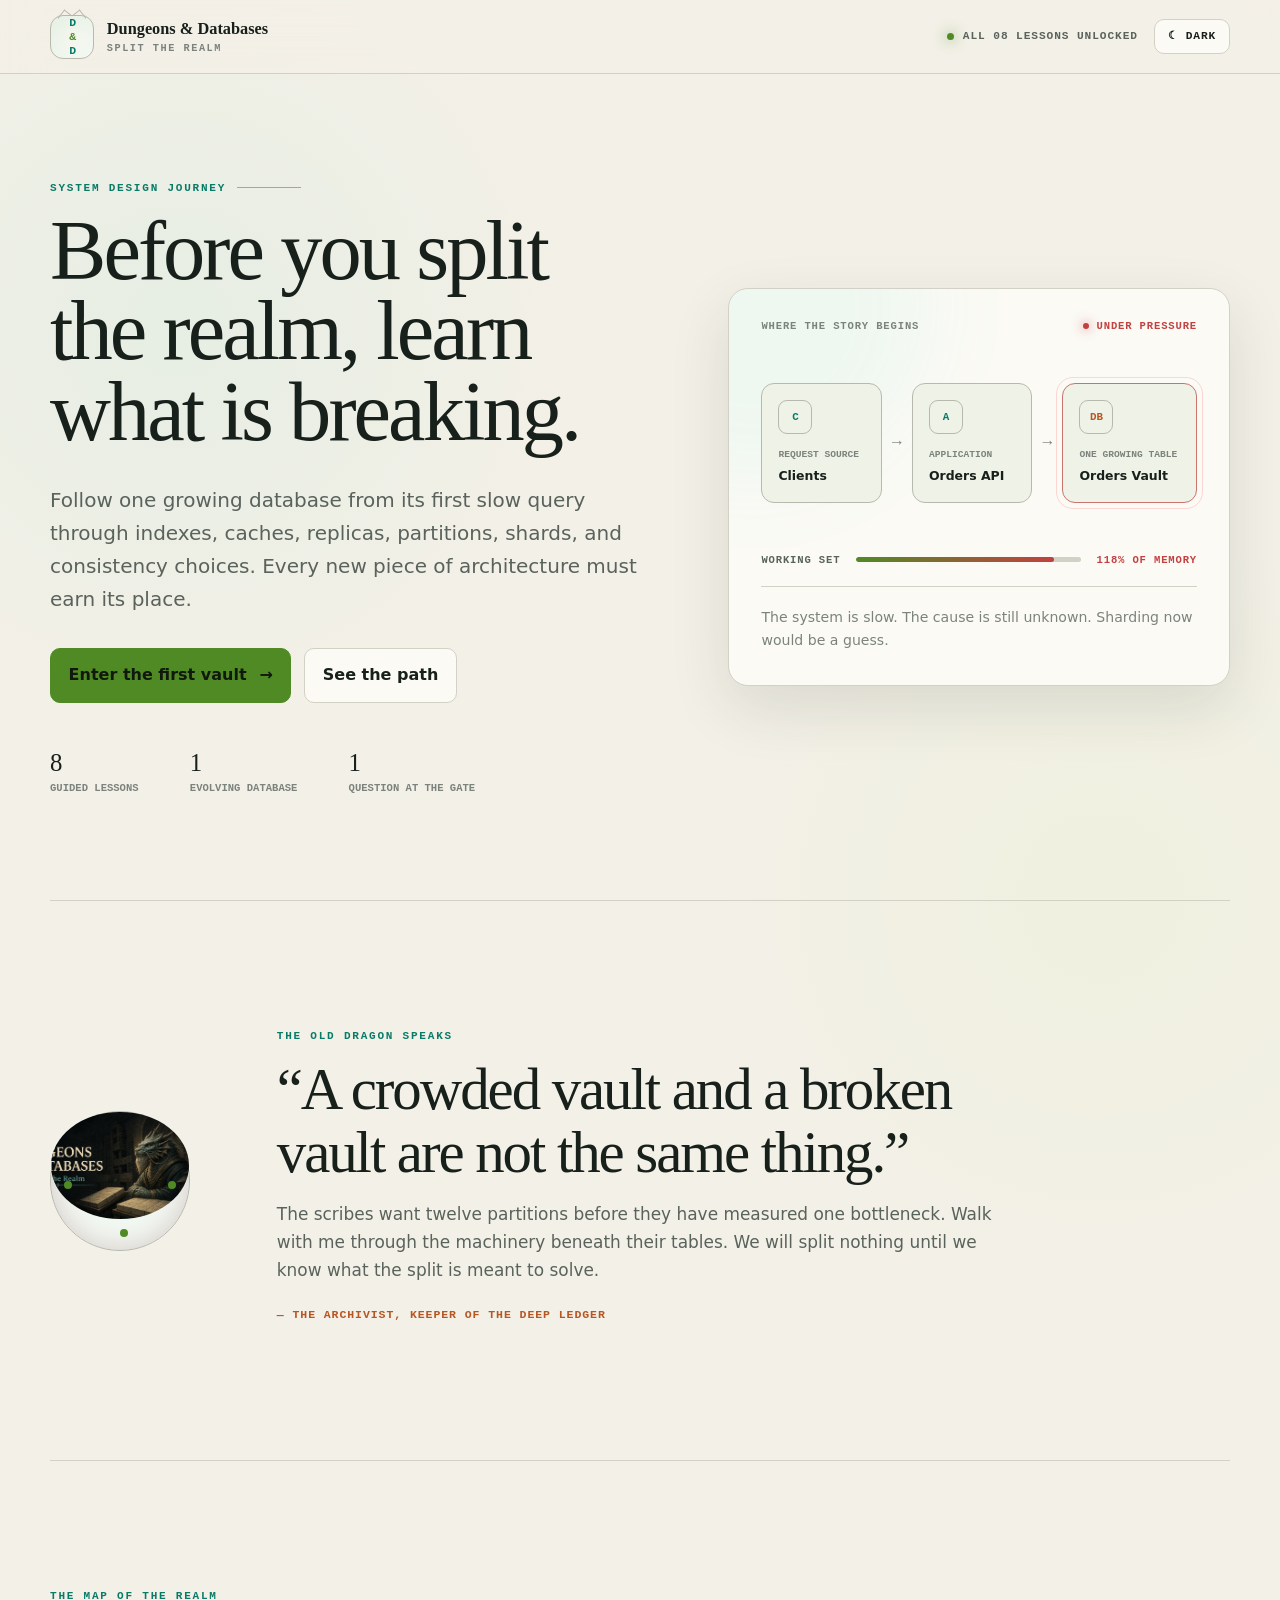
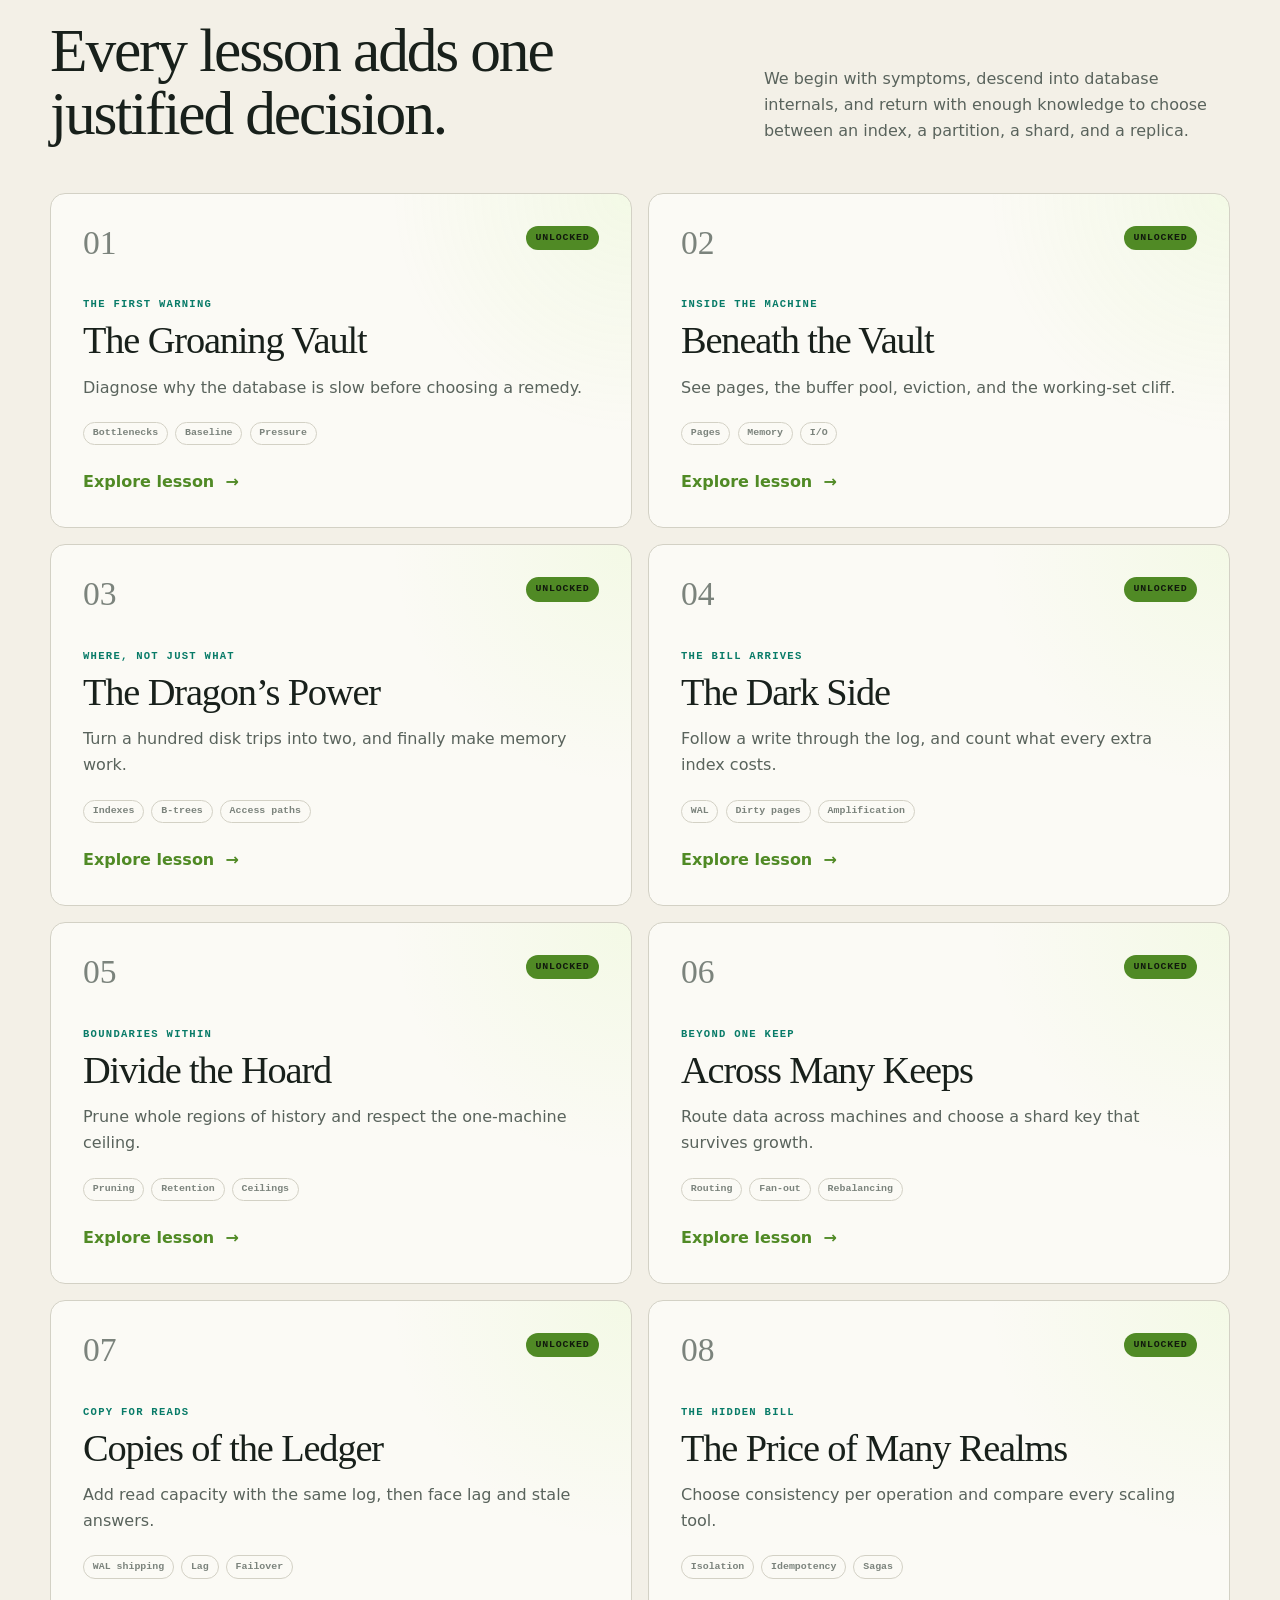
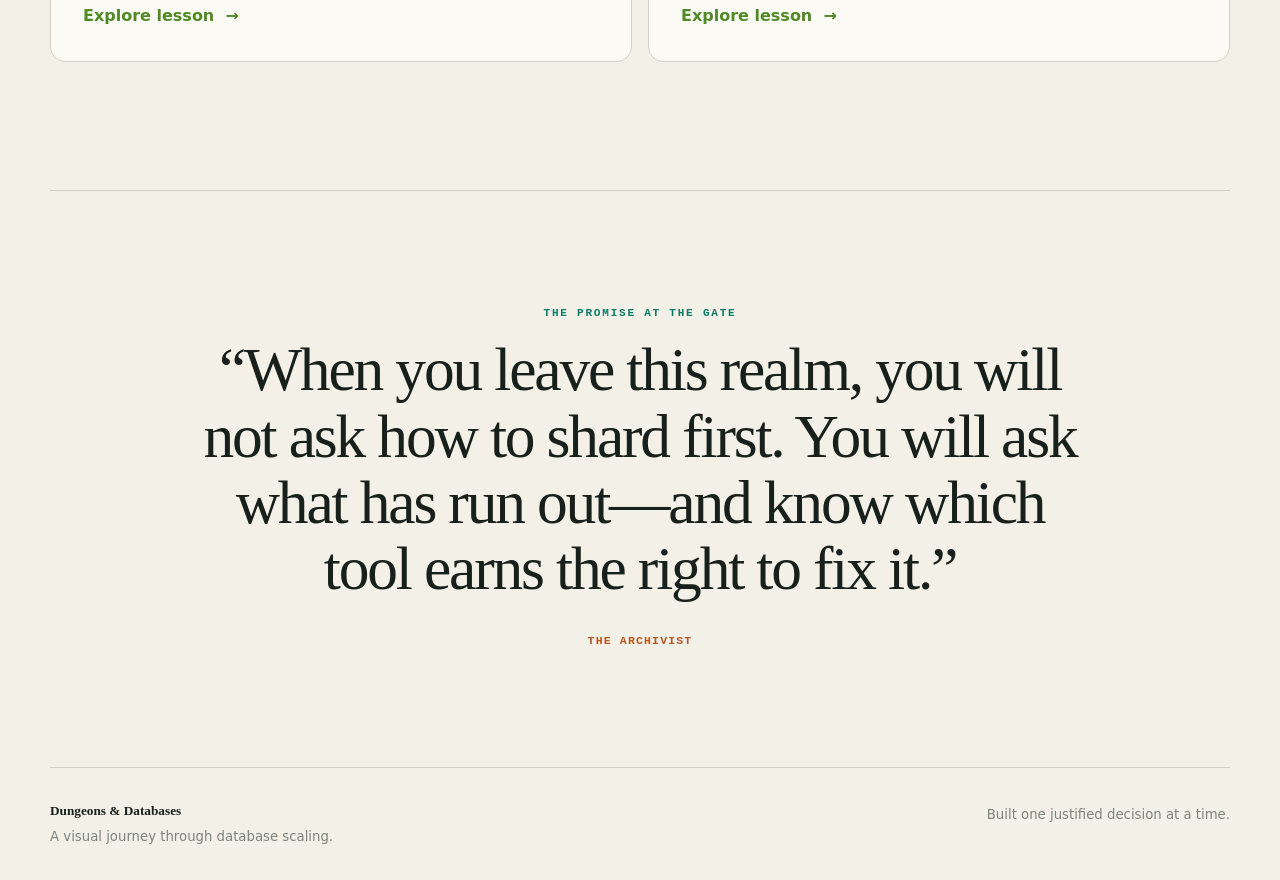
==== index.html @ 1028d208 "Refine the complete lesson journey" ====
<!doctype html>
<html lang="en" data-theme="dark">
  <head>
    <meta charset="UTF-8" />
    <meta name="viewport" content="width=device-width, initial-scale=1.0" />
    <meta
      name="description"
      content="A guided journey from database pages and indexes to caching, replication, partitioning, sharding, and consistency."
    />
    <meta name="theme-color" content="#0b0d0c" />
    <meta property="og:type" content="website" />
    <meta property="og:title" content="Dungeons &amp; Databases · Split the Realm" />
    <meta
      property="og:description"
      content="Learn how databases scale through a reading-first journey guided by an old, wise dragon."
    />
    <meta property="og:url" content="https://shahbaaz12.github.io/dungeons-and-databases/" />
    <meta property="og:image" content="https://shahbaaz12.github.io/dungeons-and-databases/public/og.png" />
    <meta property="og:image:width" content="1672" />
    <meta property="og:image:height" content="941" />
    <meta name="twitter:card" content="summary_large_image" />
    <meta name="twitter:title" content="Dungeons &amp; Databases · Split the Realm" />
    <meta
      name="twitter:description"
      content="Learn how databases scale through a reading-first journey guided by an old, wise dragon."
    />
    <meta name="twitter:image" content="https://shahbaaz12.github.io/dungeons-and-databases/public/og.png" />
    <title>Dungeons &amp; Databases · Split the Realm</title>
    <link rel="stylesheet" href="./styles.css" />
    <script src="./site.js" defer></script>
  </head>
  <body>
    <a class="skip-link" href="#main-content">Skip to the journey</a>

    <header class="site-header">
      <a class="brand" href="./index.html" aria-label="Dungeons and Databases home">
        <span class="brand-mark" aria-hidden="true">D<span>&amp;</span>D</span>
        <span class="brand-copy">
          <strong>Dungeons &amp; Databases</strong>
          <small>Split the Realm</small>
        </span>
      </a>

      <div class="header-actions">
        <span class="unlock-badge"><i aria-hidden="true"></i> All 08 lessons unlocked</span>
        <button class="theme-toggle" type="button" data-theme-toggle aria-label="Switch to light theme">
          <span aria-hidden="true" data-theme-icon>☀</span>
          <span data-theme-label>Light</span>
        </button>
      </div>
    </header>

    <main id="main-content">
      <section class="hero section-shell">
        <div class="hero-copy">
          <p class="eyebrow"><span>System design journey</span><span class="eyebrow-rule"></span></p>
          <h1>Before you split the realm, learn what is breaking.</h1>
          <p class="hero-lede">
            Follow one growing database from its first slow query through indexes, caches, replicas,
            partitions, shards, and consistency choices.
            Every new piece of architecture must earn its place.
          </p>

          <div class="hero-actions">
            <a class="button button-primary" href="./lessons/lesson-01-the-groaning-vault/">
              Enter the first vault <span aria-hidden="true">→</span>
            </a>
            <a class="button button-secondary" href="#journey">See the path</a>
          </div>

          <dl class="journey-facts" aria-label="Course summary">
            <div><dt>8</dt><dd>guided lessons</dd></div>
            <div><dt>1</dt><dd>evolving database</dd></div>
            <div><dt>1</dt><dd>question at the gate</dd></div>
          </dl>
        </div>

        <div class="hero-stage" aria-label="The current database architecture">
          <div class="stage-heading">
            <span>Where the story begins</span>
            <span class="status-dot">Under pressure</span>
          </div>

          <div class="realm-map">
            <div class="map-node map-node-client">
              <span class="node-glyph" aria-hidden="true">C</span>
              <span><small>Request source</small><strong>Clients</strong></span>
            </div>
            <span class="map-arrow" aria-hidden="true">→</span>
            <div class="map-node">
              <span class="node-glyph" aria-hidden="true">A</span>
              <span><small>Application</small><strong>Orders API</strong></span>
            </div>
            <span class="map-arrow" aria-hidden="true">→</span>
            <div class="map-node map-node-database">
              <span class="node-glyph" aria-hidden="true">DB</span>
              <span><small>One growing table</small><strong>Orders Vault</strong></span>
              <i class="pressure-ring" aria-hidden="true"></i>
            </div>
          </div>

          <div class="pressure-readout">
            <span>Working set</span>
            <div class="pressure-track" aria-hidden="true"><i></i></div>
            <strong>118% of memory</strong>
          </div>

          <p class="stage-caption">
            The system is slow. The cause is still unknown. Sharding now would be a guess.
          </p>
        </div>
      </section>

      <section class="dragon-arrival section-shell" aria-labelledby="dragon-title">
        <div class="dragon-seal" aria-hidden="true">
          <img src="./public/og.png" alt="" />
          <i></i>
        </div>
        <div class="dragon-message">
          <p class="eyebrow">The old dragon speaks</p>
          <h2 id="dragon-title">“A crowded vault and a broken vault are not the same thing.”</h2>
          <p>
            The scribes want twelve partitions before they have measured one bottleneck. Walk with me
            through the machinery beneath their tables. We will split nothing until we know what the split
            is meant to solve.
          </p>
          <p class="dragon-signature">— The Archivist, keeper of the deep ledger</p>
        </div>
      </section>

      <section class="journey section-shell" id="journey" aria-labelledby="journey-title">
        <div class="section-heading">
          <div>
            <p class="eyebrow">The map of the realm</p>
            <h2 id="journey-title">Every lesson adds one justified decision.</h2>
          </div>
          <p>
            We begin with symptoms, descend into database internals, and return with enough knowledge to
            choose between an index, a partition, a shard, and a replica.
          </p>
        </div>

        <ol class="lesson-path">
          <li class="lesson-card lesson-card-active">
            <a href="./lessons/lesson-01-the-groaning-vault/">
              <span class="lesson-number">01</span>
              <span class="lesson-state">Unlocked</span>
              <span class="lesson-kicker">The first warning</span>
              <strong>The Groaning Vault</strong>
              <span class="lesson-summary">Diagnose why the database is slow before choosing a remedy.</span>
              <span class="lesson-concepts"><i>Bottlenecks</i><i>Baseline</i><i>Pressure</i></span>
              <span class="lesson-link">Explore lesson <b aria-hidden="true">&#8594;</b></span>
            </a>
          </li>
          <li class="lesson-card lesson-card-active">
            <a href="./lessons/lesson-02-beneath-the-vault/">
              <span class="lesson-number">02</span>
              <span class="lesson-state">Unlocked</span>
              <span class="lesson-kicker">Inside the machine</span>
              <strong>Beneath the Vault</strong>
              <span class="lesson-summary">See pages, the buffer pool, eviction, and the working-set cliff.</span>
              <span class="lesson-concepts"><i>Pages</i><i>Memory</i><i>I/O</i></span>
              <span class="lesson-link">Explore lesson <b aria-hidden="true">&#8594;</b></span>
            </a>
          </li>
          <li class="lesson-card lesson-card-active">
            <a href="./lessons/lesson-03-the-dragons-power/">
              <span class="lesson-number">03</span>
              <span class="lesson-state">Unlocked</span>
              <span class="lesson-kicker">Where, not just what</span>
              <strong>The Dragon&#8217;s Power</strong>
              <span class="lesson-summary">Turn a hundred disk trips into two, and finally make memory work.</span>
              <span class="lesson-concepts"><i>Indexes</i><i>B-trees</i><i>Access paths</i></span>
              <span class="lesson-link">Explore lesson <b aria-hidden="true">&#8594;</b></span>
            </a>
          </li>
          <li class="lesson-card lesson-card-active">
            <a href="./lessons/lesson-04-the-dark-side/">
              <span class="lesson-number">04</span>
              <span class="lesson-state">Unlocked</span>
              <span class="lesson-kicker">The bill arrives</span>
              <strong>The Dark Side</strong>
              <span class="lesson-summary">Follow a write through the log, and count what every extra index costs.</span>
              <span class="lesson-concepts"><i>WAL</i><i>Dirty pages</i><i>Amplification</i></span>
              <span class="lesson-link">Explore lesson <b aria-hidden="true">&#8594;</b></span>
            </a>
          </li>
          <li class="lesson-card lesson-card-active">
            <a href="./lessons/lesson-05-divide-the-hoard/">
              <span class="lesson-number">05</span>
              <span class="lesson-state">Unlocked</span>
              <span class="lesson-kicker">Boundaries within</span>
              <strong>Divide the Hoard</strong>
              <span class="lesson-summary">Prune whole regions of history and respect the one-machine ceiling.</span>
              <span class="lesson-concepts"><i>Pruning</i><i>Retention</i><i>Ceilings</i></span>
              <span class="lesson-link">Explore lesson <b aria-hidden="true">&#8594;</b></span>
            </a>
          </li>
          <li class="lesson-card lesson-card-active">
            <a href="./lessons/lesson-06-across-many-keeps/">
              <span class="lesson-number">06</span>
              <span class="lesson-state">Unlocked</span>
              <span class="lesson-kicker">Beyond one keep</span>
              <strong>Across Many Keeps</strong>
              <span class="lesson-summary">Route data across machines and choose a shard key that survives growth.</span>
              <span class="lesson-concepts"><i>Routing</i><i>Fan-out</i><i>Rebalancing</i></span>
              <span class="lesson-link">Explore lesson <b aria-hidden="true">&#8594;</b></span>
            </a>
          </li>
          <li class="lesson-card lesson-card-active">
            <a href="./lessons/lesson-07-copies-of-the-ledger/">
              <span class="lesson-number">07</span>
              <span class="lesson-state">Unlocked</span>
              <span class="lesson-kicker">Copy for reads</span>
              <strong>Copies of the Ledger</strong>
              <span class="lesson-summary">Add read capacity with the same log, then face lag and stale answers.</span>
              <span class="lesson-concepts"><i>WAL shipping</i><i>Lag</i><i>Failover</i></span>
              <span class="lesson-link">Explore lesson <b aria-hidden="true">&#8594;</b></span>
            </a>
          </li>
          <li class="lesson-card lesson-card-active">
            <a href="./lessons/lesson-08-the-price-of-many-realms/">
              <span class="lesson-number">08</span>
              <span class="lesson-state">Unlocked</span>
              <span class="lesson-kicker">The hidden bill</span>
              <strong>The Price of Many Realms</strong>
              <span class="lesson-summary">Choose consistency per operation and compare every scaling tool.</span>
              <span class="lesson-concepts"><i>Isolation</i><i>Idempotency</i><i>Sagas</i></span>
              <span class="lesson-link">Explore lesson <b aria-hidden="true">&#8594;</b></span>
            </a>
          </li>
        </ol>
      </section>

      <section class="final-promise section-shell">
        <p class="eyebrow">The promise at the gate</p>
        <blockquote>
          “When you leave this realm, you will not ask how to shard first. You will ask what has run out—and
          know which tool earns the right to fix it.”
        </blockquote>
        <span>The Archivist</span>
      </section>
    </main>

    <footer class="site-footer section-shell">
      <div>
        <strong>Dungeons &amp; Databases</strong>
        <p>A visual journey through database scaling.</p>
      </div>
      <p>Built one justified decision at a time.</p>
    </footer>
  </body>
</html>
---- styles.css ----
:root {
  color-scheme: dark;
  --bg: #0a0c0b;
  --bg-soft: #0f1311;
  --panel: #121815;
  --panel-strong: #17201b;
  --line: #28332d;
  --line-bright: #3d4d45;
  --text: #f2eee4;
  --muted: #a9afa9;
  --faint: #747d77;
  --moss: #b7f36b;
  --moss-dark: #88c94a;
  --jade: #52d6bd;
  --ember: #ed8e55;
  --danger: #ff6b6b;
  --shadow: 0 22px 70px rgb(0 0 0 / 34%);
  --serif: Georgia, 'Times New Roman', serif;
  --sans: Inter, ui-sans-serif, system-ui, -apple-system, BlinkMacSystemFont, 'Segoe UI', sans-serif;
  --mono: 'Cascadia Code', 'SFMono-Regular', Consolas, monospace;
}

:root[data-theme='light'] {
  color-scheme: light;
  --bg: #f3f0e7;
  --bg-soft: #ebe7dc;
  --panel: #fbfaf5;
  --panel-strong: #eef2e7;
  --line: #d3d1c5;
  --line-bright: #b8b9ad;
  --text: #18201b;
  --muted: #59635c;
  --faint: #7b837c;
  --moss: #508a25;
  --moss-dark: #3e711a;
  --jade: #087b68;
  --ember: #b75523;
  --danger: #c34040;
  --shadow: 0 22px 60px rgb(39 46 40 / 12%);
}

* {
  box-sizing: border-box;
}

html {
  scroll-behavior: smooth;
}

body {
  margin: 0;
  background:
    radial-gradient(circle at 14% 8%, rgb(82 214 189 / 8%), transparent 25rem),
    radial-gradient(circle at 86% 22%, rgb(183 243 107 / 6%), transparent 24rem),
    var(--bg);
  color: var(--text);
  font-family: var(--sans);
  line-height: 1.65;
}

a {
  color: inherit;
}

button,
a {
  -webkit-tap-highlight-color: transparent;
}

button,
.button,
.lesson-card a {
  transition: border-color 160ms ease, background 160ms ease, color 160ms ease, transform 160ms ease;
}

:focus-visible {
  outline: 3px solid var(--jade);
  outline-offset: 4px;
}

.skip-link {
  position: fixed;
  top: 0.75rem;
  left: 0.75rem;
  z-index: 100;
  padding: 0.65rem 0.85rem;
  background: var(--text);
  color: var(--bg);
  transform: translateY(-160%);
}

.skip-link:focus {
  transform: translateY(0);
}

.section-shell {
  width: min(1180px, calc(100% - 40px));
  margin-inline: auto;
}

.site-header {
  position: sticky;
  top: 0;
  z-index: 20;
  display: flex;
  align-items: center;
  justify-content: space-between;
  min-height: 74px;
  padding: 0.75rem max(20px, calc((100vw - 1180px) / 2));
  border-bottom: 1px solid var(--line);
  background: color-mix(in srgb, var(--bg) 88%, transparent);
  backdrop-filter: blur(18px);
}

.brand {
  display: inline-flex;
  align-items: center;
  gap: 0.8rem;
  text-decoration: none;
}

.brand-mark {
  position: relative;
  display: grid;
  place-items: center;
  width: 44px;
  aspect-ratio: 1;
  border: 1px solid var(--line-bright);
  border-radius: 13px;
  background: linear-gradient(145deg, var(--panel-strong), var(--panel));
  color: var(--jade);
  font: 800 0.72rem/1 var(--mono);
  letter-spacing: -0.12em;
  box-shadow: inset 0 0 24px rgb(82 214 189 / 8%);
}

.brand-mark::before,
.brand-mark::after {
  content: '';
  position: absolute;
  top: -5px;
  width: 8px;
  height: 10px;
  border: solid var(--line-bright);
  border-width: 1px 0 0 1px;
  transform: rotate(38deg);
}

.brand-mark::before { left: 9px; }
.brand-mark::after { right: 9px; transform: scaleX(-1) rotate(38deg); }
.brand-mark span { margin-inline: 0.1em; color: var(--moss); }

.brand-copy {
  display: grid;
  line-height: 1.15;
}

.brand-copy strong {
  font-family: var(--serif);
  font-size: 1.02rem;
}

.brand-copy small {
  margin-top: 0.28rem;
  color: var(--faint);
  font: 700 0.64rem/1 var(--mono);
  letter-spacing: 0.15em;
  text-transform: uppercase;
}

.header-actions {
  display: flex;
  align-items: center;
  gap: 1rem;
}

.unlock-badge,
.theme-toggle {
  font: 700 0.7rem/1 var(--mono);
  letter-spacing: 0.08em;
  text-transform: uppercase;
}

.unlock-badge {
  display: inline-flex;
  align-items: center;
  gap: 0.55rem;
  color: var(--muted);
}

.unlock-badge i {
  width: 7px;
  height: 7px;
  border-radius: 50%;
  background: var(--moss);
  box-shadow: 0 0 14px var(--moss);
}

.theme-toggle {
  display: inline-flex;
  align-items: center;
  gap: 0.45rem;
  padding: 0.7rem 0.8rem;
  border: 1px solid var(--line);
  border-radius: 10px;
  background: var(--panel);
  color: var(--text);
  cursor: pointer;
}

.theme-toggle:hover {
  border-color: var(--line-bright);
  background: var(--panel-strong);
}

.hero {
  display: grid;
  grid-template-columns: minmax(0, 1.08fr) minmax(380px, 0.92fr);
  gap: clamp(3rem, 7vw, 7rem);
  align-items: center;
  min-height: calc(100vh - 74px);
  padding-block: clamp(4rem, 9vh, 7rem);
}

.eyebrow {
  margin: 0 0 1rem;
  color: var(--jade);
  font: 800 0.69rem/1.3 var(--mono);
  letter-spacing: 0.16em;
  text-transform: uppercase;
}

.eyebrow-rule {
  display: inline-block;
  width: 64px;
  height: 1px;
  margin-left: 0.7rem;
  vertical-align: middle;
  background: var(--jade);
  opacity: 0.48;
}

h1,
h2,
blockquote {
  font-family: var(--serif);
  letter-spacing: -0.035em;
}

h1 {
  max-width: 760px;
  margin: 0;
  font-size: clamp(3.5rem, 6.6vw, 6.8rem);
  font-weight: 500;
  line-height: 0.95;
}

.hero-lede {
  max-width: 660px;
  margin: 2rem 0 0;
  color: var(--muted);
  font-size: clamp(1.05rem, 1.8vw, 1.25rem);
}

.hero-actions {
  display: flex;
  flex-wrap: wrap;
  gap: 0.8rem;
  margin-top: 2rem;
}

.button {
  display: inline-flex;
  align-items: center;
  justify-content: center;
  gap: 0.8rem;
  min-height: 48px;
  padding: 0.85rem 1.1rem;
  border: 1px solid var(--line);
  border-radius: 10px;
  font-weight: 800;
  text-decoration: none;
}

.button:hover { transform: translateY(-2px); }
.button-primary { border-color: var(--moss); background: var(--moss); color: #11190d; }
.button-primary:hover { background: var(--moss-dark); border-color: var(--moss-dark); }
.button-secondary { background: var(--panel); color: var(--text); }
.button-secondary:hover { border-color: var(--line-bright); background: var(--panel-strong); }

.journey-facts {
  display: flex;
  gap: clamp(1.2rem, 4vw, 3.5rem);
  margin: 3rem 0 0;
}

.journey-facts div { display: grid; }
.journey-facts dt { color: var(--text); font: 500 1.55rem/1 var(--serif); }
.journey-facts dd { margin: 0.4rem 0 0; color: var(--faint); font: 700 0.66rem/1 var(--mono); text-transform: uppercase; }

.hero-stage {
  position: relative;
  padding: clamp(1.2rem, 3vw, 2rem);
  border: 1px solid var(--line);
  border-radius: 20px;
  background:
    linear-gradient(rgb(255 255 255 / 2%) 1px, transparent 1px),
    linear-gradient(90deg, rgb(255 255 255 / 2%) 1px, transparent 1px),
    var(--panel);
  background-size: 30px 30px;
  box-shadow: var(--shadow);
  overflow: hidden;
}

.hero-stage::before {
  content: '';
  position: absolute;
  inset: -40% auto auto -30%;
  width: 70%;
  aspect-ratio: 1;
  border-radius: 50%;
  background: rgb(82 214 189 / 7%);
  filter: blur(40px);
}

.stage-heading,
.pressure-readout {
  position: relative;
  display: flex;
  align-items: center;
  justify-content: space-between;
  gap: 1rem;
  font: 700 0.66rem/1 var(--mono);
  letter-spacing: 0.08em;
  text-transform: uppercase;
}

.stage-heading { color: var(--faint); }
.status-dot { color: var(--danger); }
.status-dot::before { content: ''; display: inline-block; width: 6px; height: 6px; margin-right: 0.45rem; border-radius: 50%; background: var(--danger); box-shadow: 0 0 12px var(--danger); }

.realm-map {
  position: relative;
  display: grid;
  grid-template-columns: 1fr auto 1fr auto 1.12fr;
  gap: 0.65rem;
  align-items: center;
  margin-block: 3.2rem;
}

.map-node {
  position: relative;
  z-index: 1;
  display: grid;
  gap: 0.9rem;
  min-width: 0;
  padding: 1rem;
  border: 1px solid var(--line-bright);
  border-radius: 13px;
  background: color-mix(in srgb, var(--panel-strong) 92%, transparent);
}

.node-glyph {
  display: grid;
  place-items: center;
  width: 34px;
  height: 34px;
  border: 1px solid var(--line-bright);
  border-radius: 9px;
  color: var(--jade);
  font: 800 0.68rem/1 var(--mono);
}

.map-node span:last-of-type { display: grid; min-width: 0; }
.map-node small { color: var(--faint); font: 600 0.6rem/1.3 var(--mono); text-transform: uppercase; }
.map-node strong { margin-top: 0.3rem; font-size: 0.78rem; white-space: nowrap; }
.map-arrow { color: var(--faint); font-family: var(--mono); }
.map-node-database { border-color: color-mix(in srgb, var(--danger) 65%, var(--line)); }
.map-node-database .node-glyph { color: var(--ember); }

.pressure-ring {
  position: absolute;
  inset: -7px;
  z-index: -1;
  border: 1px solid rgb(255 107 107 / 25%);
  border-radius: 17px;
  animation: pressure 2.4s ease-out infinite;
}

@keyframes pressure {
  0% { opacity: 0.65; transform: scale(0.98); }
  75%, 100% { opacity: 0; transform: scale(1.09); }
}

.pressure-readout { color: var(--muted); }
.pressure-readout strong { color: var(--danger); white-space: nowrap; }
.pressure-track { flex: 1; height: 5px; border-radius: 999px; background: var(--line); overflow: hidden; }
.pressure-track i { display: block; width: 88%; height: 100%; border-radius: inherit; background: linear-gradient(90deg, var(--moss), var(--danger)); }
.stage-caption { margin: 1.3rem 0 0; padding-top: 1.2rem; border-top: 1px solid var(--line); color: var(--faint); font-size: 0.88rem; }

.dragon-arrival {
  display: grid;
  grid-template-columns: 150px 1fr;
  gap: clamp(2rem, 6vw, 5rem);
  align-items: center;
  padding-block: clamp(5rem, 10vw, 9rem);
  border-top: 1px solid var(--line);
  border-bottom: 1px solid var(--line);
}

.dragon-seal {
  position: relative;
  display: grid;
  place-items: center;
  width: 140px;
  aspect-ratio: 1;
  border: 1px solid var(--line-bright);
  border-radius: 50%;
  background: radial-gradient(circle, rgb(82 214 189 / 15%), transparent 66%), var(--panel);
  box-shadow: inset 0 0 30px rgb(0 0 0 / 20%);
}

.dragon-seal::before,
.dragon-seal::after,
.dragon-seal i::before,
.dragon-seal i::after {
  content: '';
  position: absolute;
  width: 8px;
  height: 8px;
  border-radius: 50%;
  background: var(--moss);
}

.dragon-seal::before { top: 13px; left: 50%; }
.dragon-seal::after { bottom: 13px; left: 50%; }
.dragon-seal i::before { left: 13px; top: 50%; }
.dragon-seal i::after { right: 13px; top: 50%; }
.dragon-seal img {
  width: 100%;
  height: 100%;
  border-radius: inherit;
  object-fit: cover;
  object-position: 84% center;
  filter: saturate(0.78) contrast(1.05);
}

.dragon-message { max-width: 820px; }
.dragon-message h2 { max-width: 780px; margin: 0; font-size: clamp(2.2rem, 4.6vw, 4.4rem); font-weight: 500; line-height: 1.06; }
.dragon-message > p:not(.eyebrow, .dragon-signature) { max-width: 720px; color: var(--muted); font-size: 1.06rem; }
.dragon-signature { margin-top: 1.5rem; color: var(--ember); font: 700 0.72rem/1 var(--mono); letter-spacing: 0.08em; text-transform: uppercase; }

.journey { padding-block: clamp(5rem, 10vw, 9rem); }
.section-heading { display: grid; grid-template-columns: 1fr 0.7fr; gap: 3rem; align-items: end; margin-bottom: 3rem; }
.section-heading h2 { max-width: 690px; margin: 0; font-size: clamp(2.4rem, 4.8vw, 4.6rem); font-weight: 500; line-height: 1.02; }
.section-heading > p { max-width: 500px; margin: 0; color: var(--muted); }

.lesson-path {
  display: grid;
  grid-template-columns: repeat(2, minmax(0, 1fr));
  gap: 1rem;
  margin: 0;
  padding: 0;
  list-style: none;
}

.lesson-card > a,
.lesson-card > div {
  position: relative;
  display: grid;
  grid-template-columns: 1fr auto;
  min-height: 300px;
  padding: clamp(1.4rem, 3vw, 2rem);
  border: 1px solid var(--line);
  border-radius: 15px;
  background: color-mix(in srgb, var(--panel) 94%, transparent);
  overflow: hidden;
}

.lesson-card a { text-decoration: none; }
.lesson-card a:hover { border-color: var(--moss); transform: translateY(-3px); box-shadow: var(--shadow); }
.lesson-card-active > a { background: radial-gradient(circle at 100% 0, rgb(183 243 107 / 11%), transparent 15rem), var(--panel); }
.lesson-number { color: var(--faint); font: 500 2.1rem/1 var(--serif); }
.lesson-state { justify-self: end; align-self: start; color: var(--faint); font: 700 0.62rem/1 var(--mono); letter-spacing: 0.08em; text-transform: uppercase; }
.lesson-card-active .lesson-state { padding: 0.45rem 0.6rem; border-radius: 999px; background: var(--moss); color: #11190d; }
.lesson-kicker { grid-column: 1 / -1; align-self: end; margin-top: 2.5rem; color: var(--jade); font: 800 0.66rem/1 var(--mono); letter-spacing: 0.12em; text-transform: uppercase; }
.lesson-card strong { grid-column: 1 / -1; margin-top: 0.65rem; font: 500 clamp(1.7rem, 3vw, 2.65rem)/1.08 var(--serif); letter-spacing: -0.03em; }
.lesson-summary { grid-column: 1 / -1; max-width: 520px; margin-top: 0.8rem; color: var(--muted); }
.lesson-concepts { grid-column: 1 / -1; display: flex; flex-wrap: wrap; gap: 0.45rem; margin-top: 1.3rem; }
.lesson-concepts i { padding: 0.35rem 0.55rem; border: 1px solid var(--line); border-radius: 999px; color: var(--faint); font: 700 0.62rem/1 var(--mono); font-style: normal; }
.lesson-link { grid-column: 1 / -1; margin-top: 1.5rem; color: var(--moss); font-weight: 800; }
.lesson-link b { margin-left: 0.35rem; }
.lesson-card:not(.lesson-card-active) { opacity: 0.72; }

.final-promise {
  padding-block: clamp(5rem, 9vw, 8rem);
  border-top: 1px solid var(--line);
  text-align: center;
}

.final-promise blockquote { max-width: 900px; margin: 1rem auto 1.5rem; font-size: clamp(2.1rem, 4.8vw, 4.5rem); line-height: 1.08; }
.final-promise > span { color: var(--ember); font: 700 0.72rem/1 var(--mono); letter-spacing: 0.1em; text-transform: uppercase; }

.site-footer {
  display: flex;
  justify-content: space-between;
  gap: 2rem;
  padding-block: 2rem;
  border-top: 1px solid var(--line);
  color: var(--faint);
  font-size: 0.83rem;
}

.site-footer strong { color: var(--text); font-family: var(--serif); }
.site-footer p { margin: 0.25rem 0 0; }

@media (max-width: 900px) {
  .hero { grid-template-columns: 1fr; min-height: auto; }
  .hero-stage { max-width: 640px; }
  .section-heading { grid-template-columns: 1fr; gap: 1.2rem; }
  .lesson-path { grid-template-columns: 1fr; }
}

@media (max-width: 620px) {
  .section-shell { width: min(100% - 28px, 1180px); }
  .site-header { min-height: 64px; padding-inline: 14px; }
  .brand-copy small, .unlock-badge { display: none; }
  .theme-toggle { padding: 0.65rem; }
  .theme-toggle span:last-child { display: none; }
  h1 { font-size: clamp(3.1rem, 16vw, 4.6rem); }
  .journey-facts { justify-content: space-between; gap: 0.7rem; }
  .journey-facts dd { font-size: 0.56rem; }
  .realm-map { grid-template-columns: 1fr; margin-block: 2rem; }
  .map-arrow { justify-self: center; transform: rotate(90deg); }
  .pressure-readout { display: grid; grid-template-columns: 1fr auto; }
  .pressure-track { grid-column: 1 / -1; grid-row: 2; width: 100%; }
  .dragon-arrival { grid-template-columns: 1fr; }
  .dragon-seal { width: 104px; }
  .lesson-card > a, .lesson-card > div { min-height: 280px; }
  .site-footer { display: grid; }
}

@media (prefers-reduced-motion: reduce) {
  html { scroll-behavior: auto; }
  *, *::before, *::after { animation-duration: 0.001ms !important; animation-iteration-count: 1 !important; scroll-behavior: auto !important; }
}
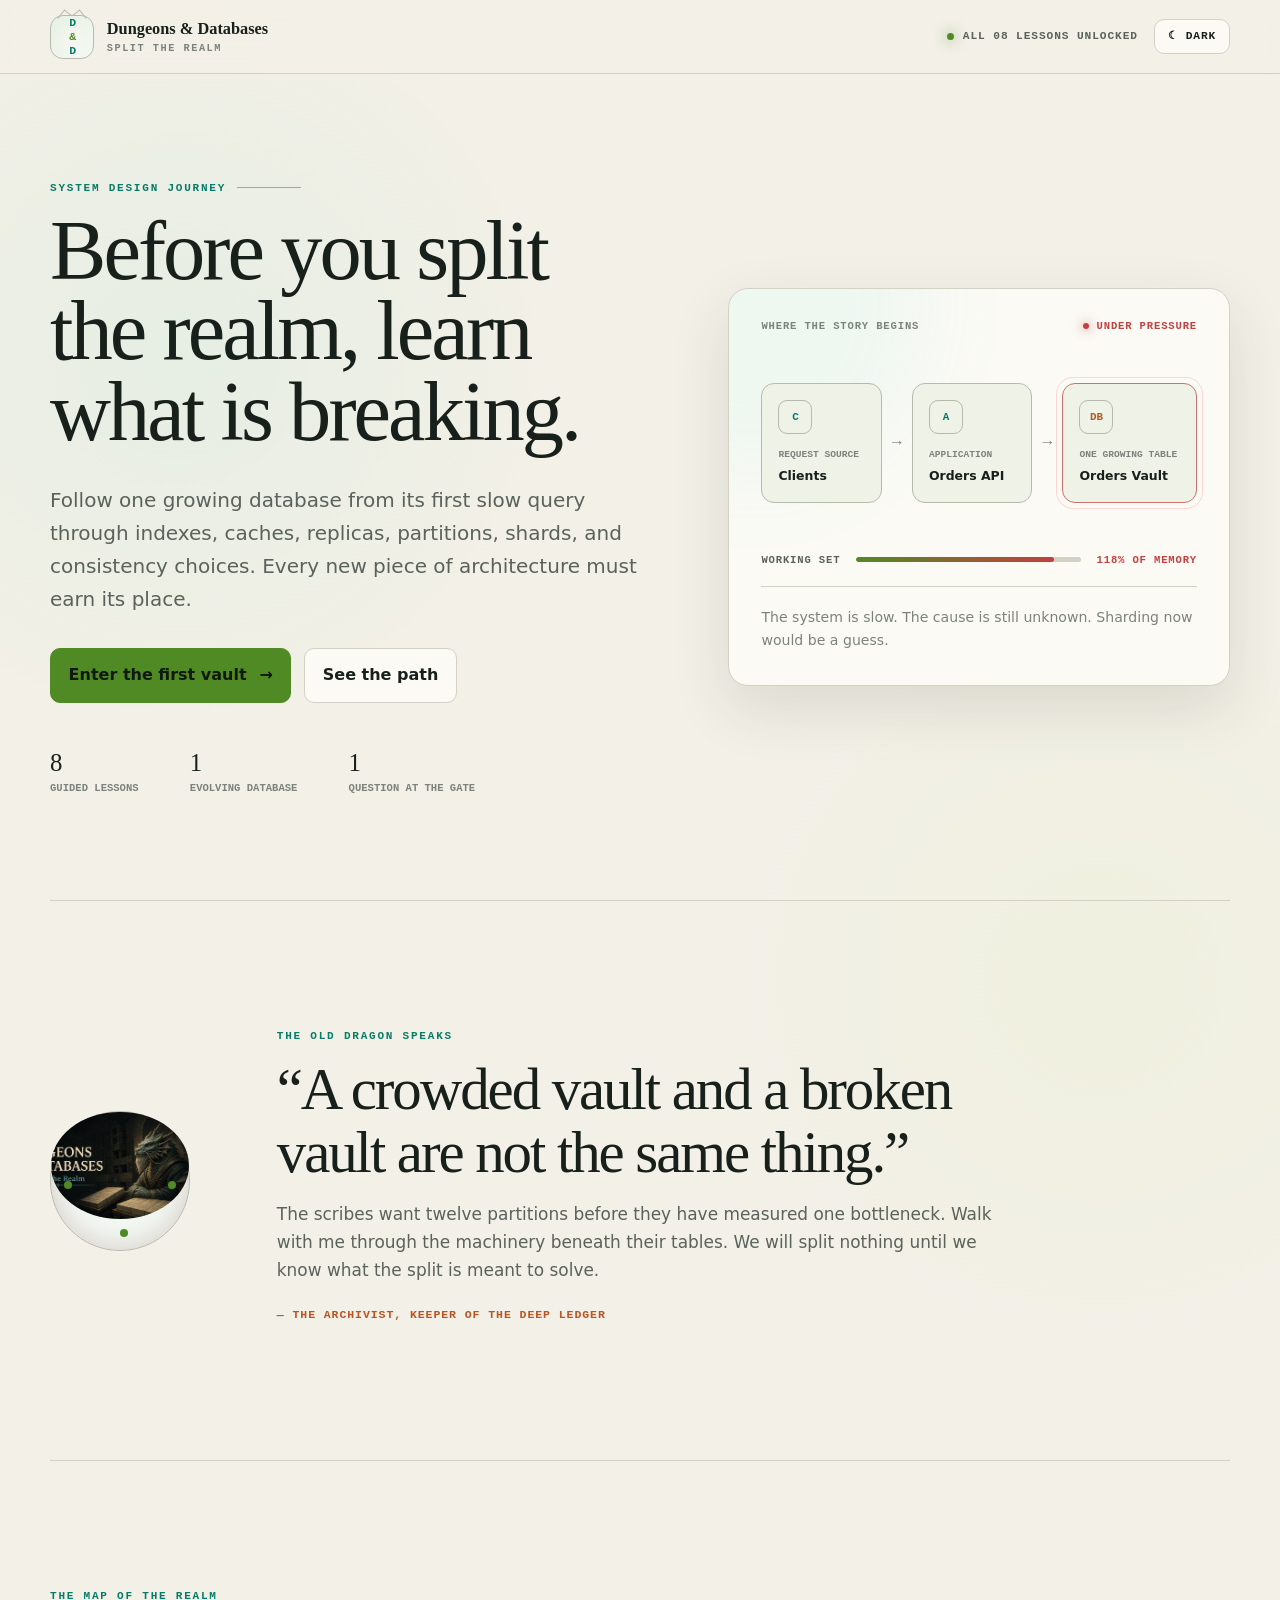
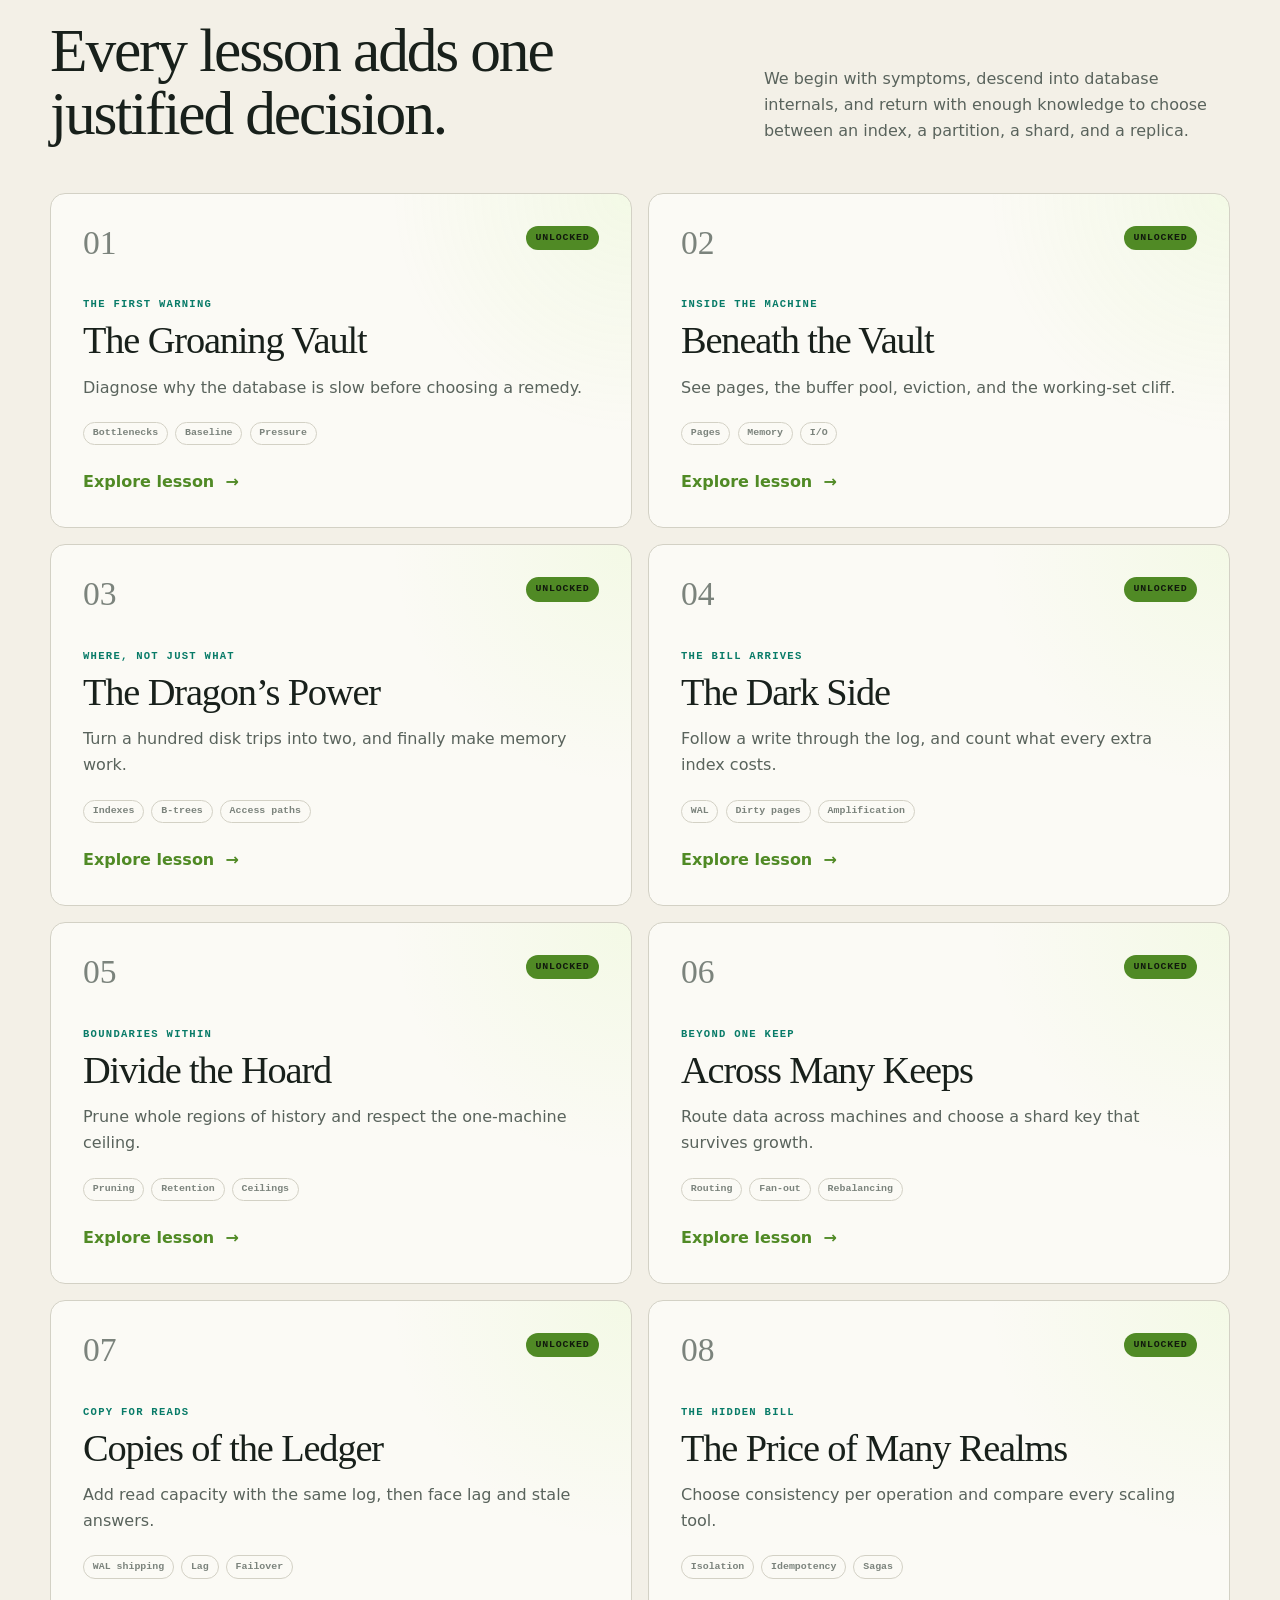
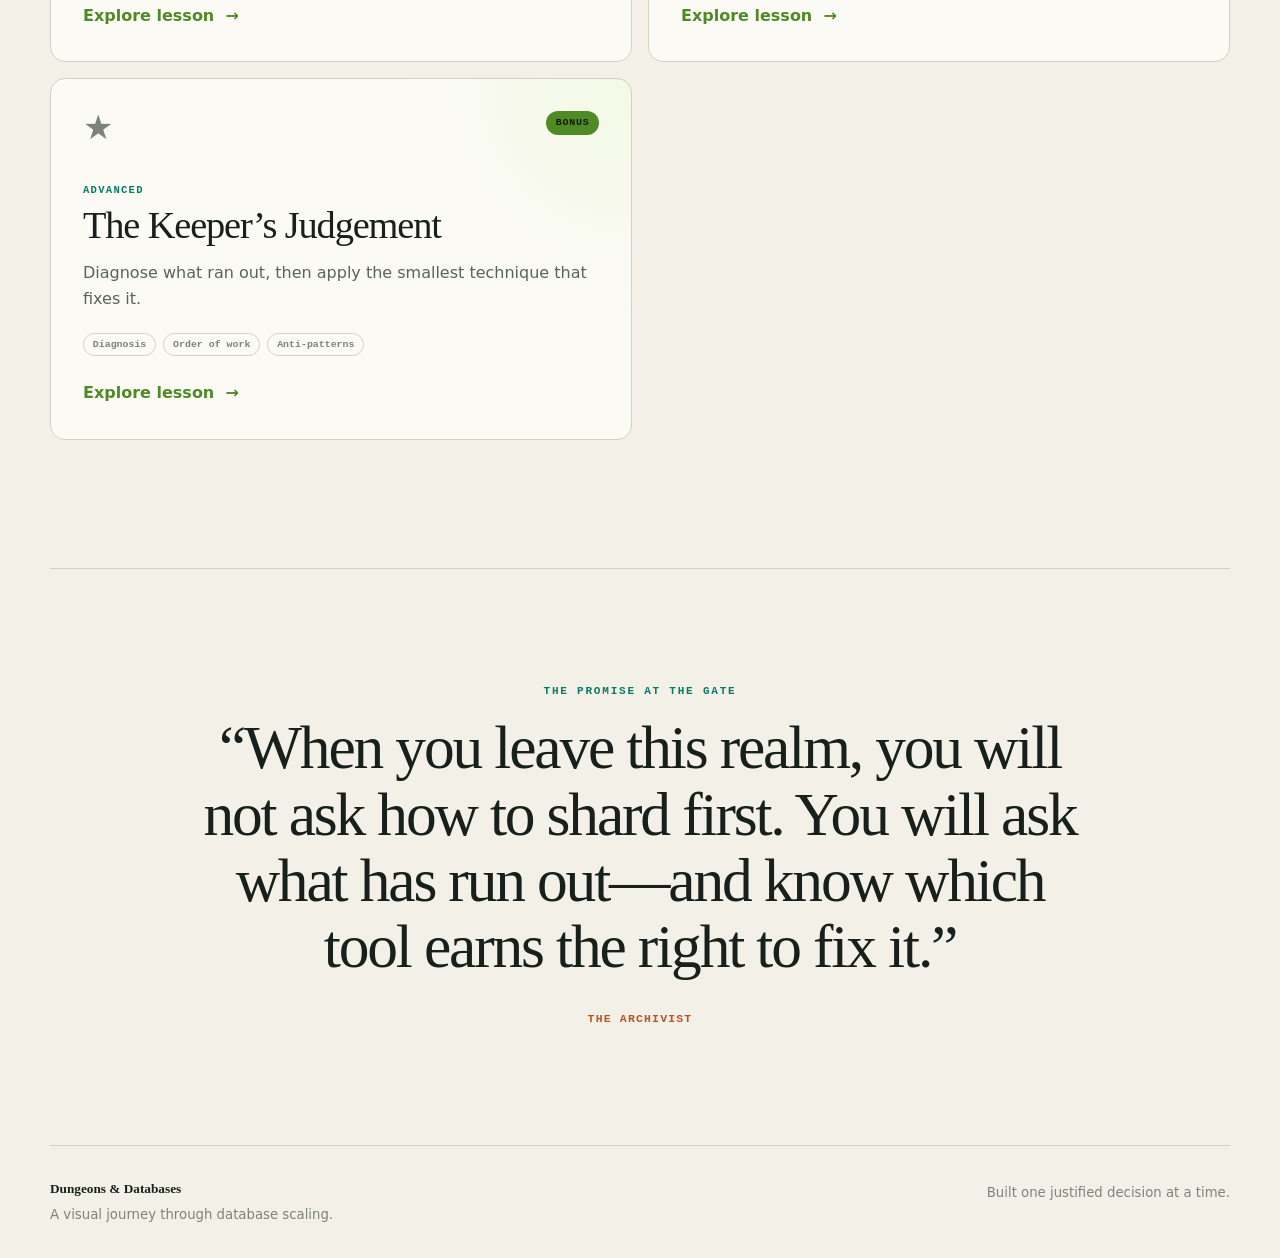
==== commit f0899441: "Add the keepers judgement finale" ====
--- a/index.html
+++ b/index.html
@@ -229,6 +229,17 @@
               <span class="lesson-link">Explore lesson <b aria-hidden="true">&#8594;</b></span>
             </a>
           </li>
+          <li class="lesson-card lesson-card-active lesson-card-bonus">
+            <a href="./lessons/lesson-09-the-keepers-judgement/">
+              <span class="lesson-number">&#9733;</span>
+              <span class="lesson-state">Bonus</span>
+              <span class="lesson-kicker">Advanced</span>
+              <strong>The Keeper&#8217;s Judgement</strong>
+              <span class="lesson-summary">Diagnose what ran out, then apply the smallest technique that fixes it.</span>
+              <span class="lesson-concepts"><i>Diagnosis</i><i>Order of work</i><i>Anti-patterns</i></span>
+              <span class="lesson-link">Explore lesson <b aria-hidden="true">&#8594;</b></span>
+            </a>
+          </li>
         </ol>
       </section>
 
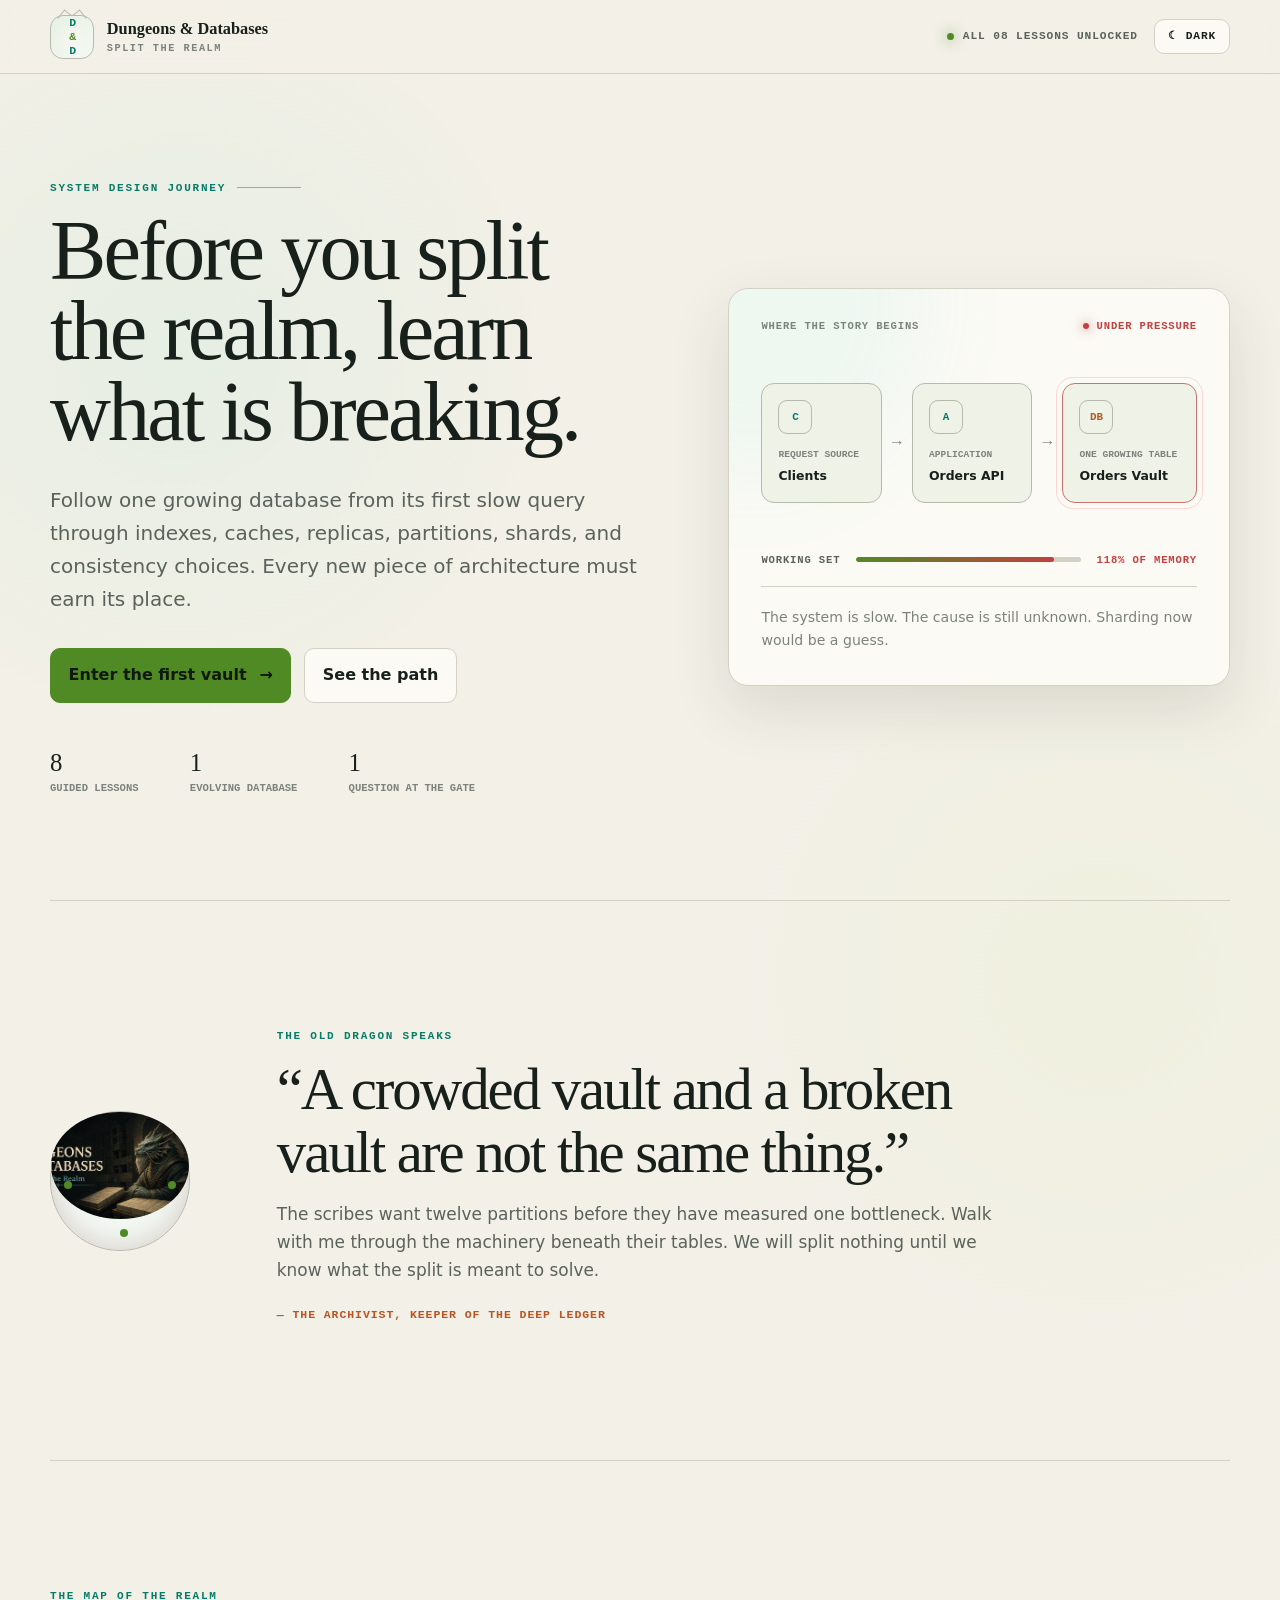
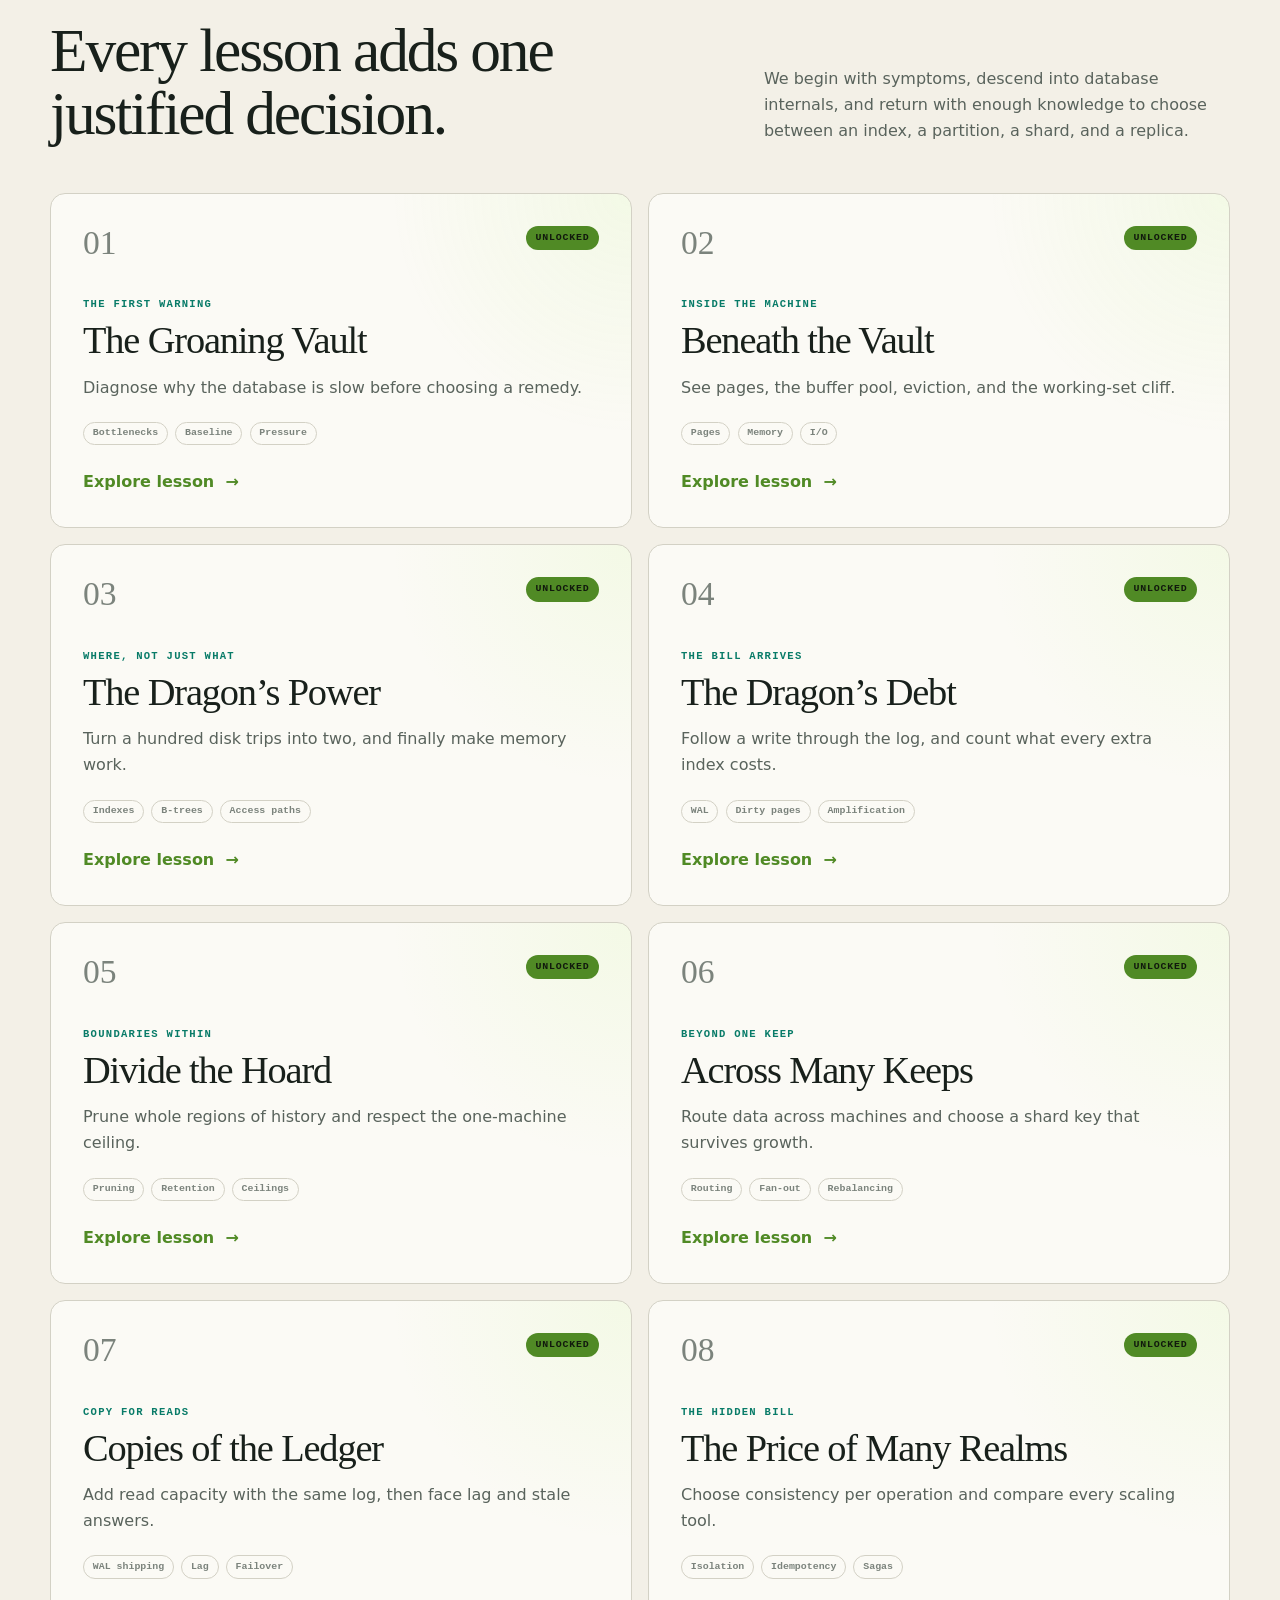
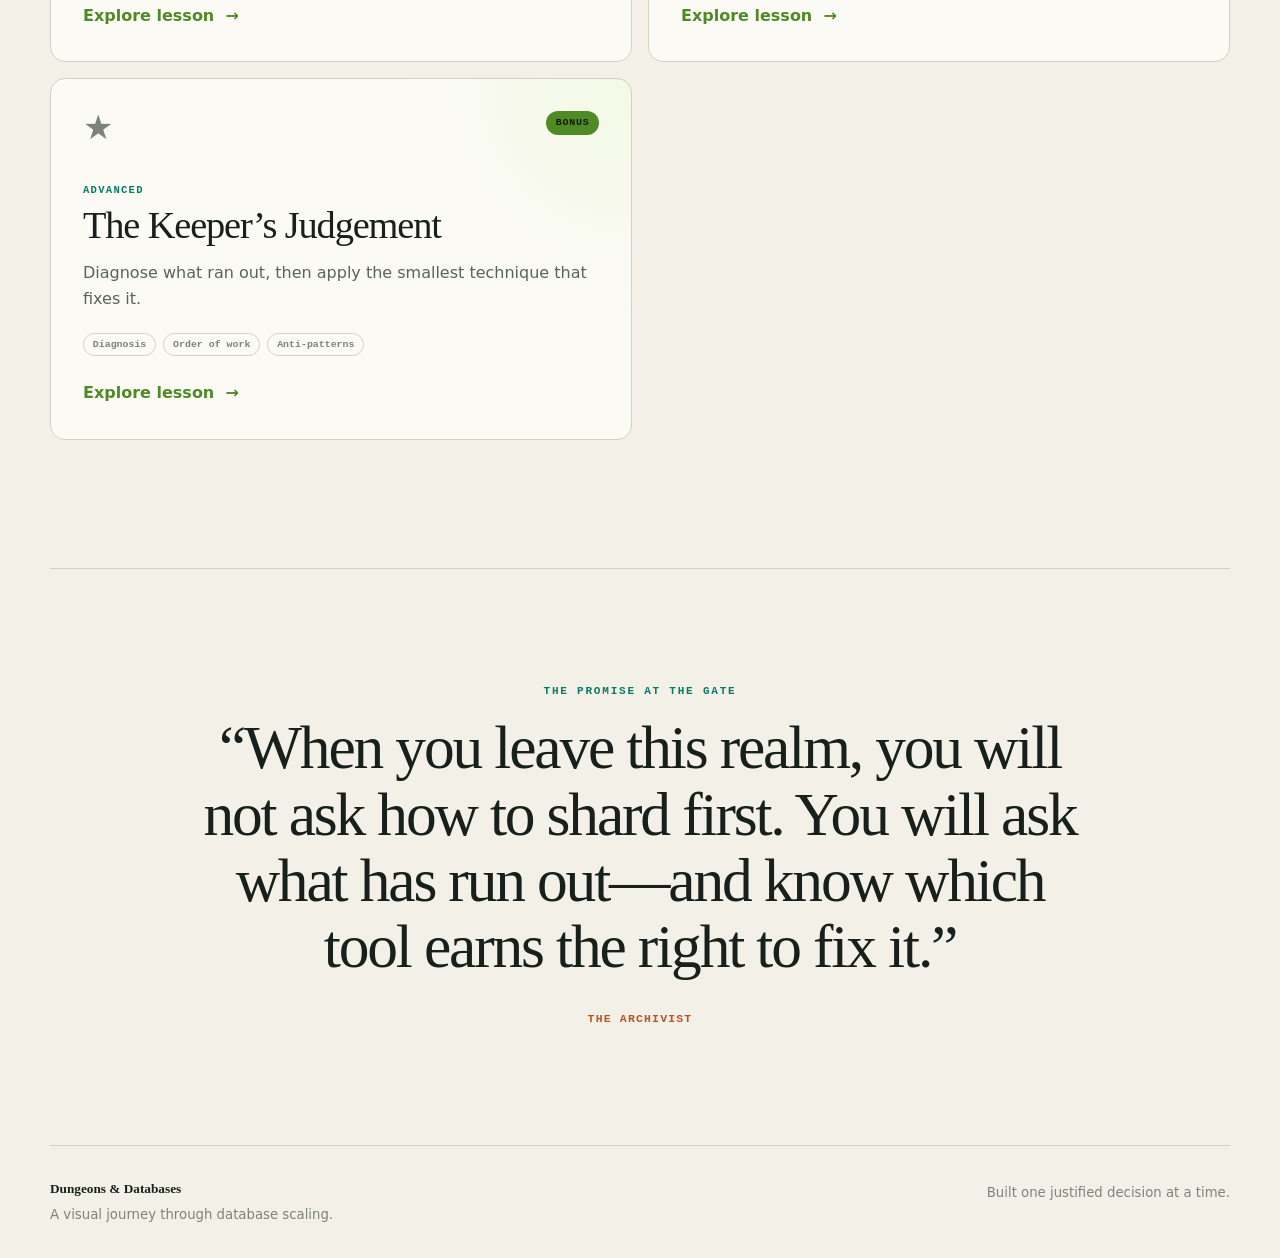
==== commit df0a92e8: "Rename the dragon lessons and refresh navigation" ====
--- a/index.html
+++ b/index.html
@@ -164,7 +164,7 @@
             </a>
           </li>
           <li class="lesson-card lesson-card-active">
-            <a href="./lessons/lesson-03-the-dragons-power/">
+            <a href="./lessons/lesson-03-the-dragons-gift/">
               <span class="lesson-number">03</span>
               <span class="lesson-state">Unlocked</span>
               <span class="lesson-kicker">Where, not just what</span>
@@ -175,11 +175,11 @@
             </a>
           </li>
           <li class="lesson-card lesson-card-active">
-            <a href="./lessons/lesson-04-the-dark-side/">
+            <a href="./lessons/lesson-04-the-dragons-debt/">
               <span class="lesson-number">04</span>
               <span class="lesson-state">Unlocked</span>
               <span class="lesson-kicker">The bill arrives</span>
-              <strong>The Dark Side</strong>
+              <strong>The Dragon’s Debt</strong>
               <span class="lesson-summary">Follow a write through the log, and count what every extra index costs.</span>
               <span class="lesson-concepts"><i>WAL</i><i>Dirty pages</i><i>Amplification</i></span>
               <span class="lesson-link">Explore lesson <b aria-hidden="true">&#8594;</b></span>
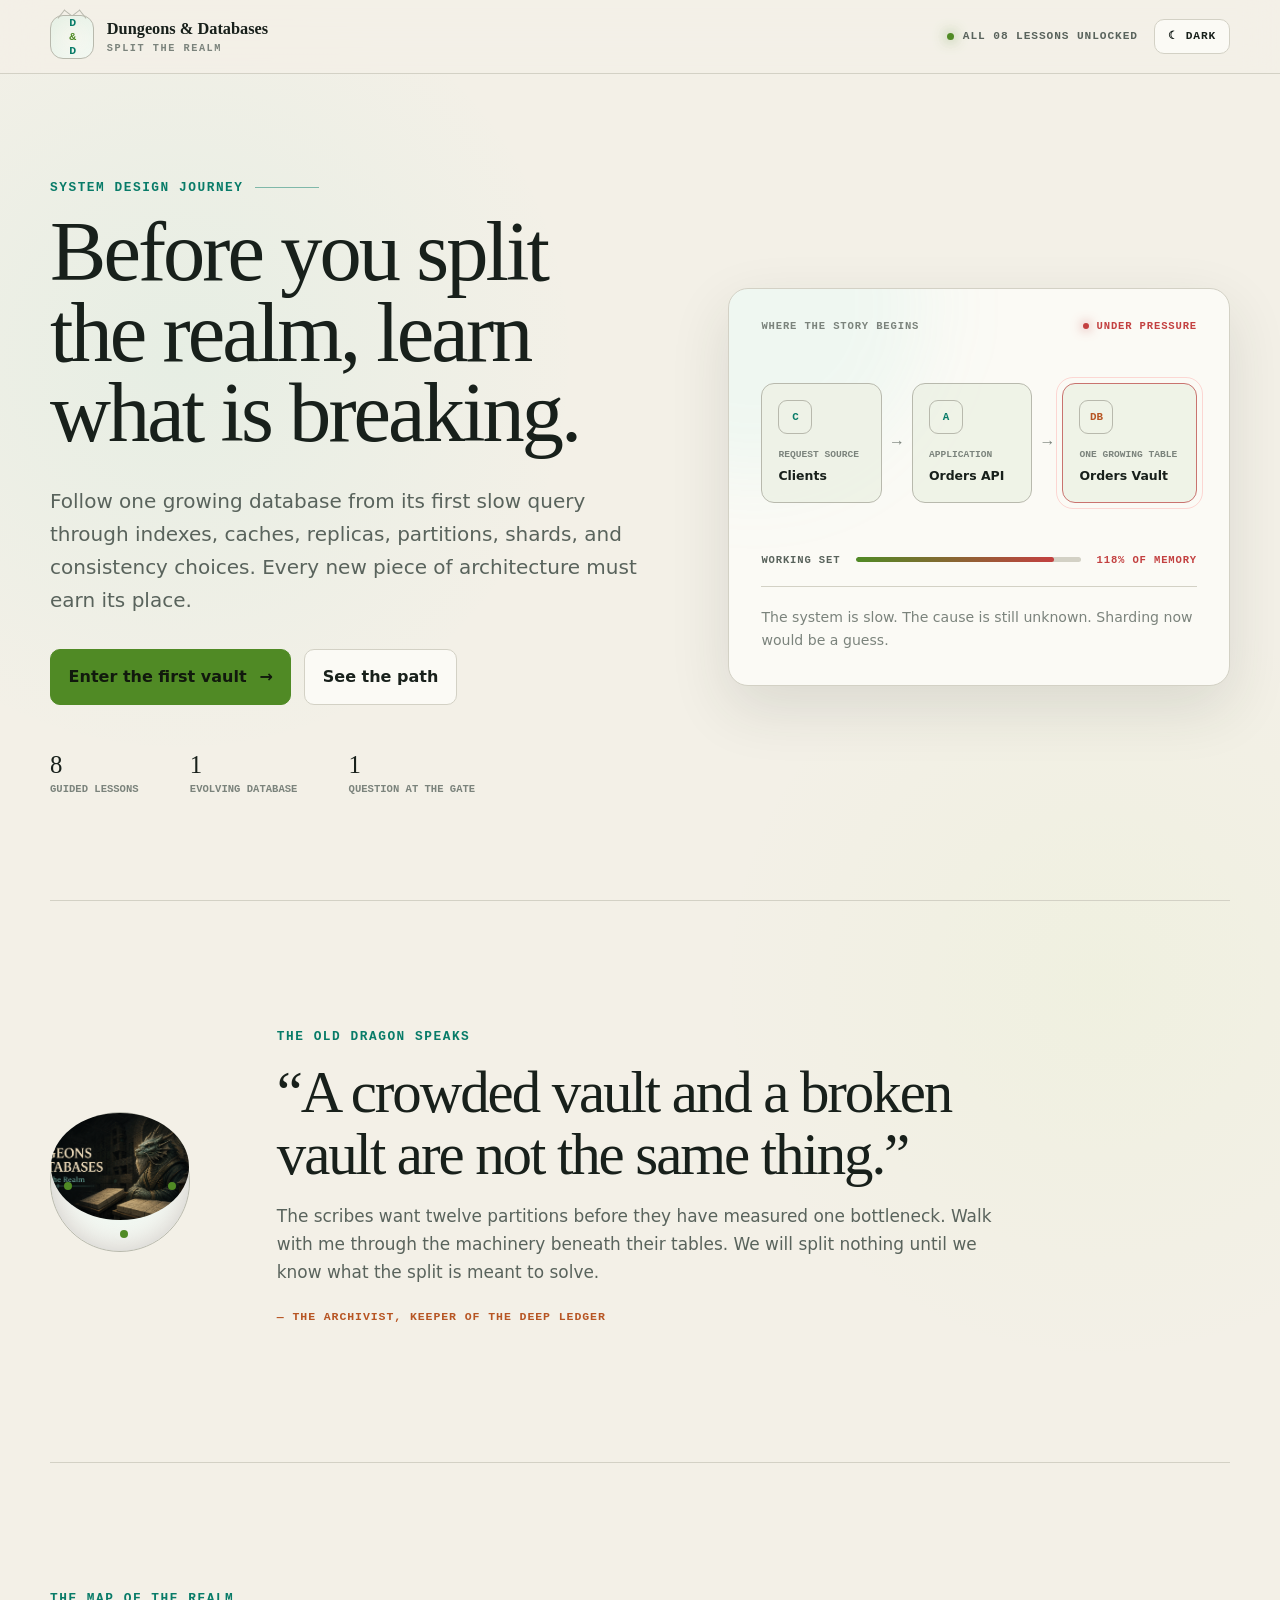
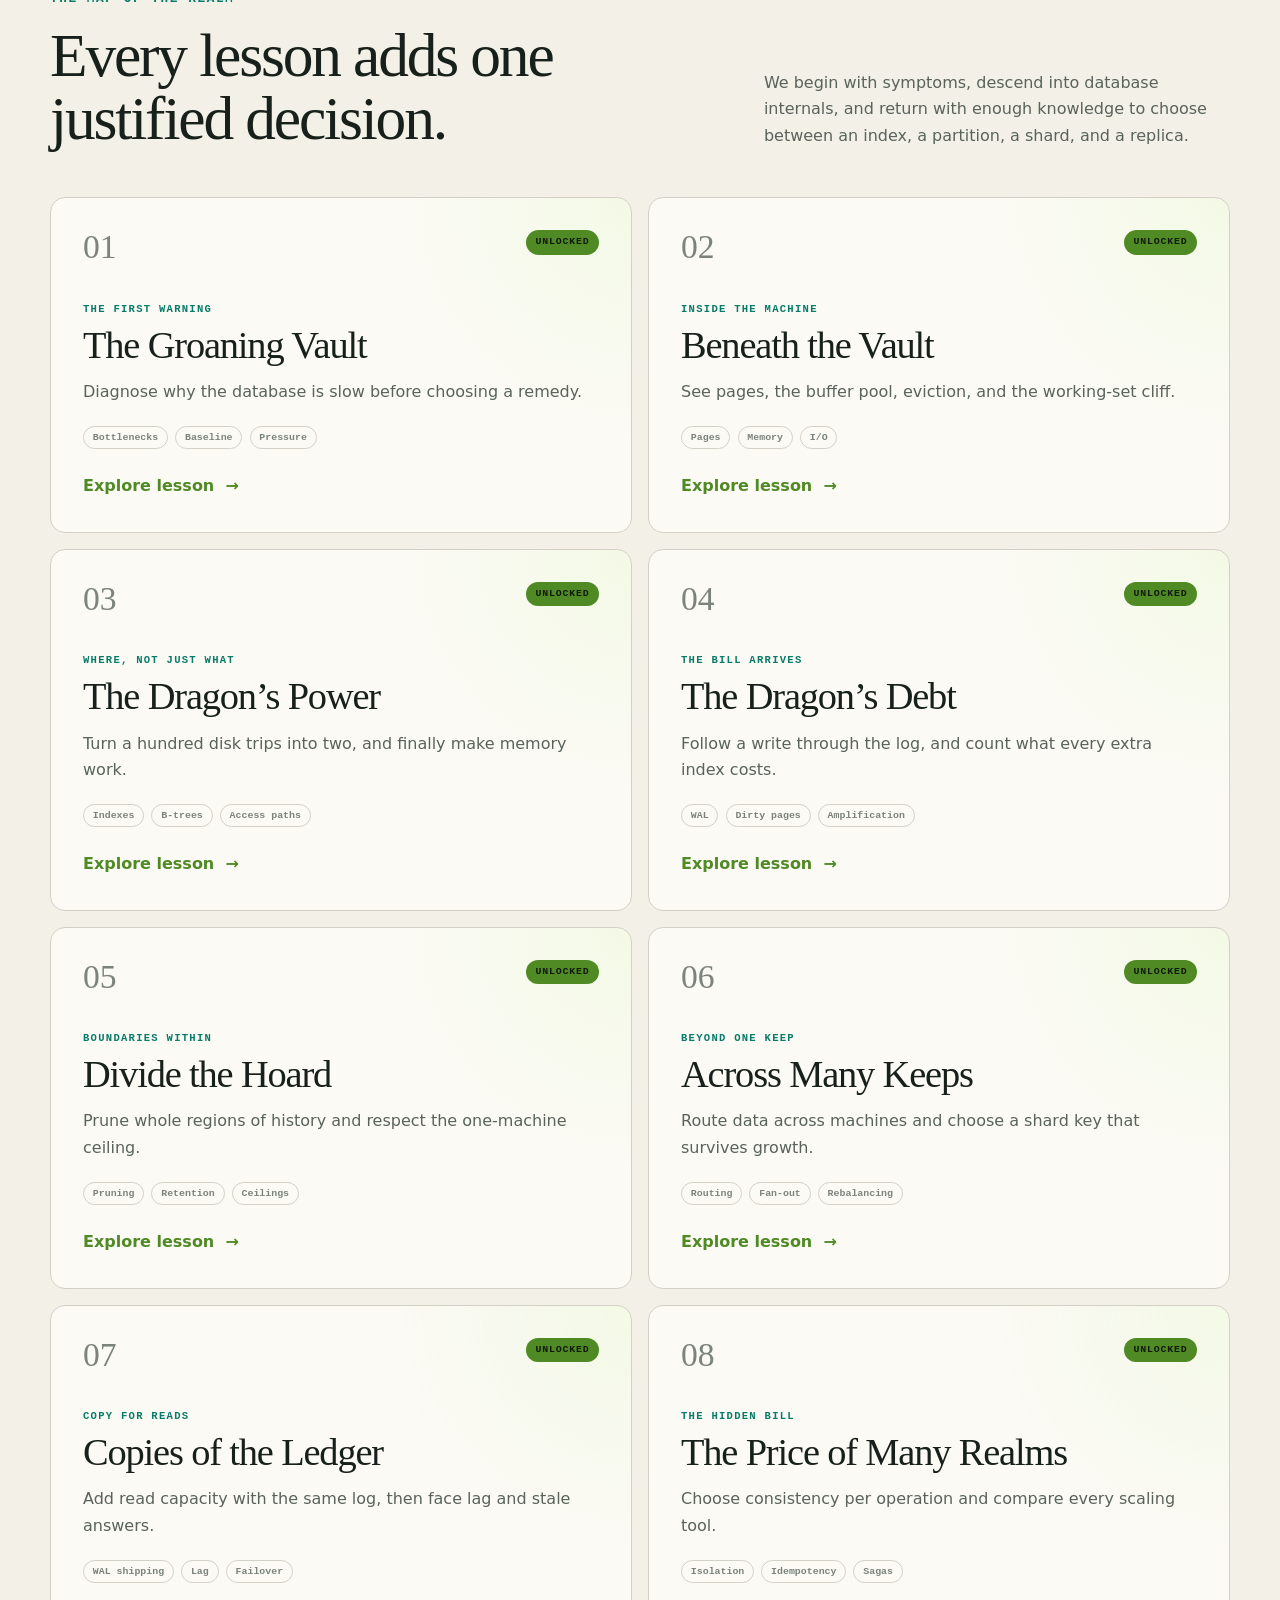
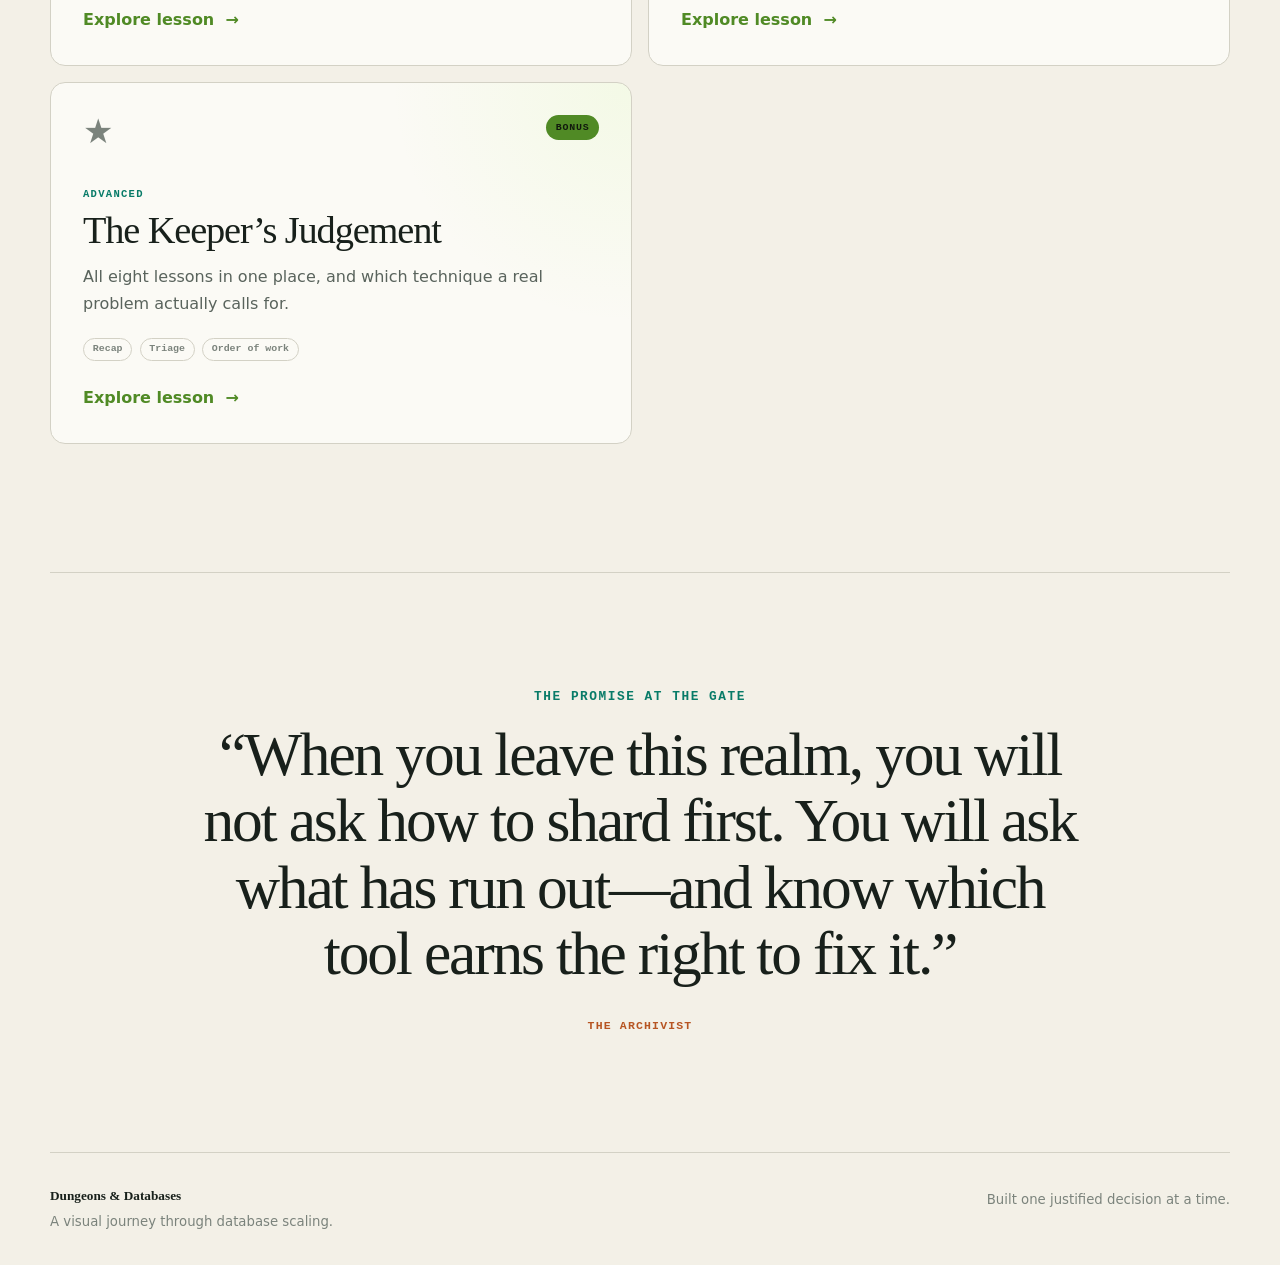
==== commit 2384f1b8: "Add site-wide lesson navigation polish" ====
--- a/index.html
+++ b/index.html
@@ -235,8 +235,8 @@
               <span class="lesson-state">Bonus</span>
               <span class="lesson-kicker">Advanced</span>
               <strong>The Keeper&#8217;s Judgement</strong>
-              <span class="lesson-summary">Diagnose what ran out, then apply the smallest technique that fixes it.</span>
-              <span class="lesson-concepts"><i>Diagnosis</i><i>Order of work</i><i>Anti-patterns</i></span>
+              <span class="lesson-summary">All eight lessons in one place, and which technique a real problem actually calls for.</span>
+              <span class="lesson-concepts"><i>Recap</i><i>Triage</i><i>Order of work</i></span>
               <span class="lesson-link">Explore lesson <b aria-hidden="true">&#8594;</b></span>
             </a>
           </li>
--- a/styles.css
+++ b/styles.css
@@ -225,8 +225,8 @@
 .eyebrow {
   margin: 0 0 1rem;
   color: var(--jade);
-  font: 800 0.69rem/1.3 var(--mono);
-  letter-spacing: 0.16em;
+  font: 800 0.8rem/1.3 var(--mono);
+  letter-spacing: 0.12em;
   text-transform: uppercase;
 }
 
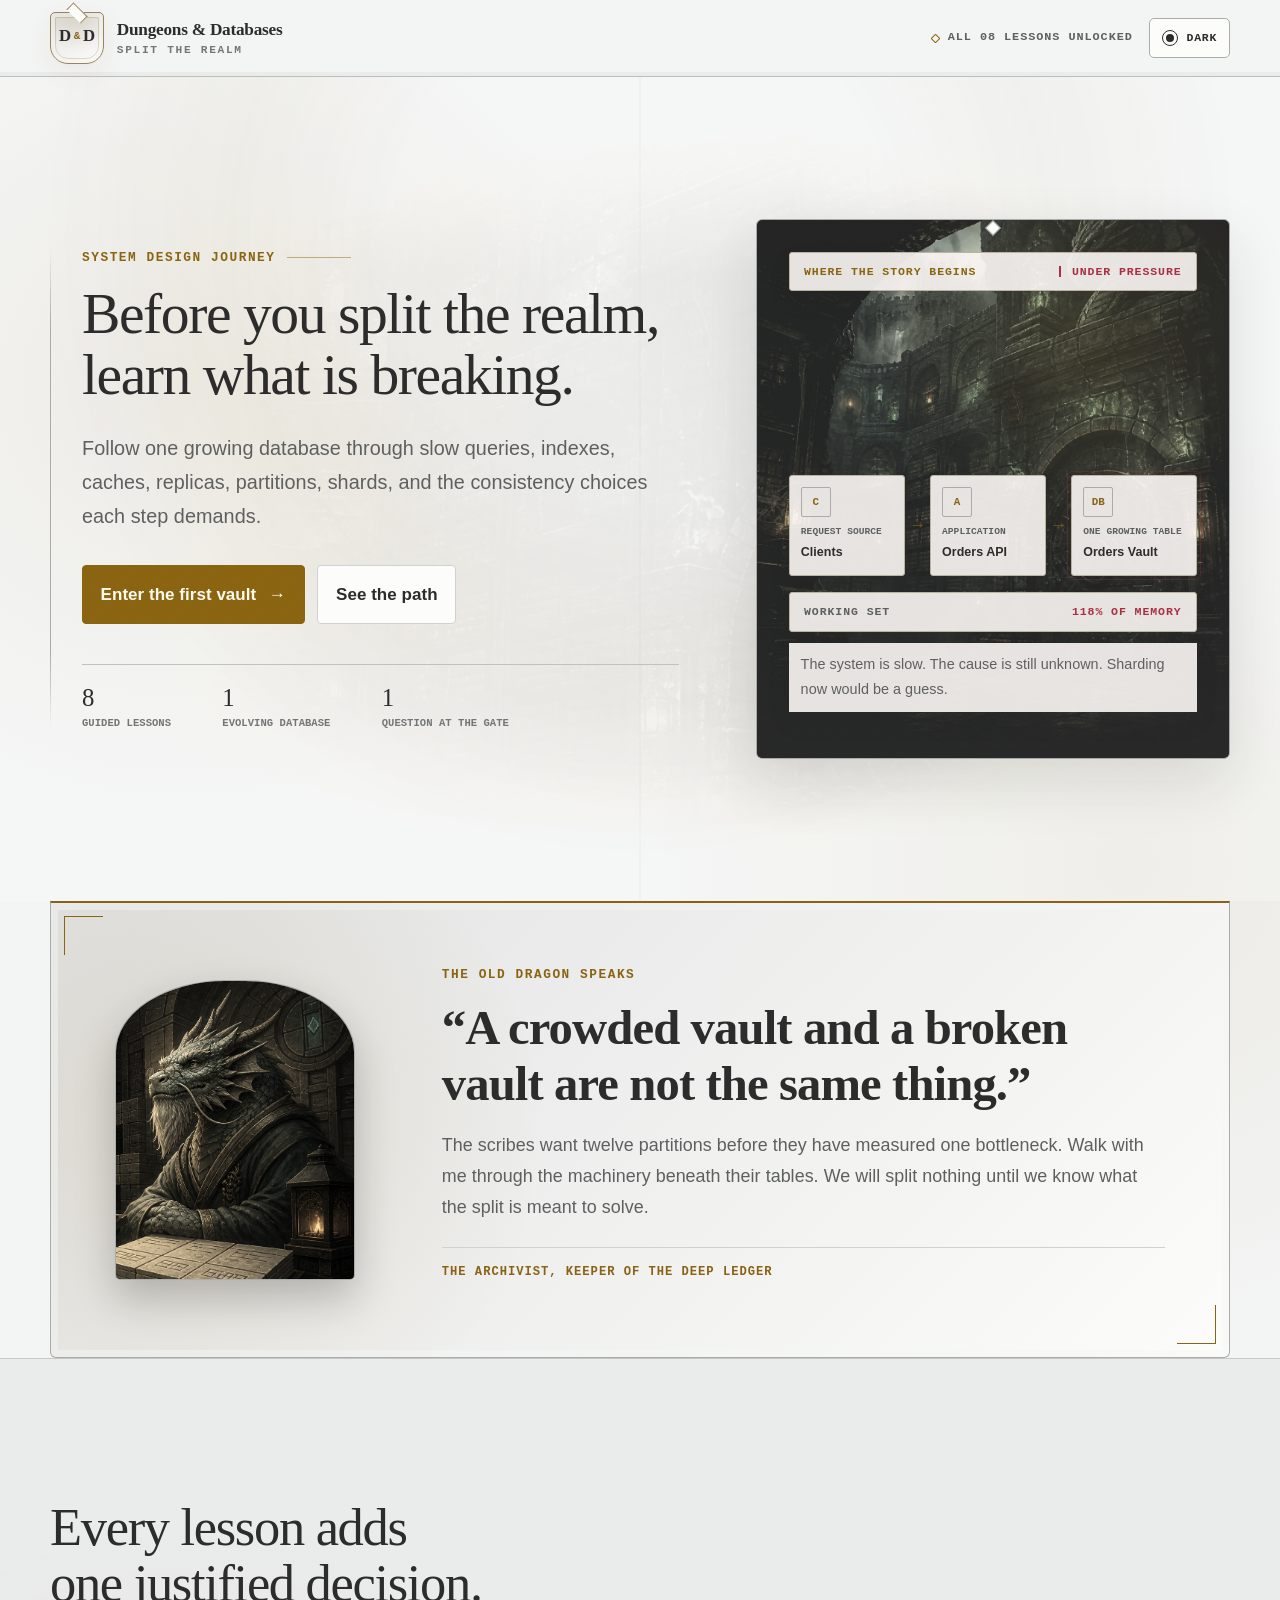
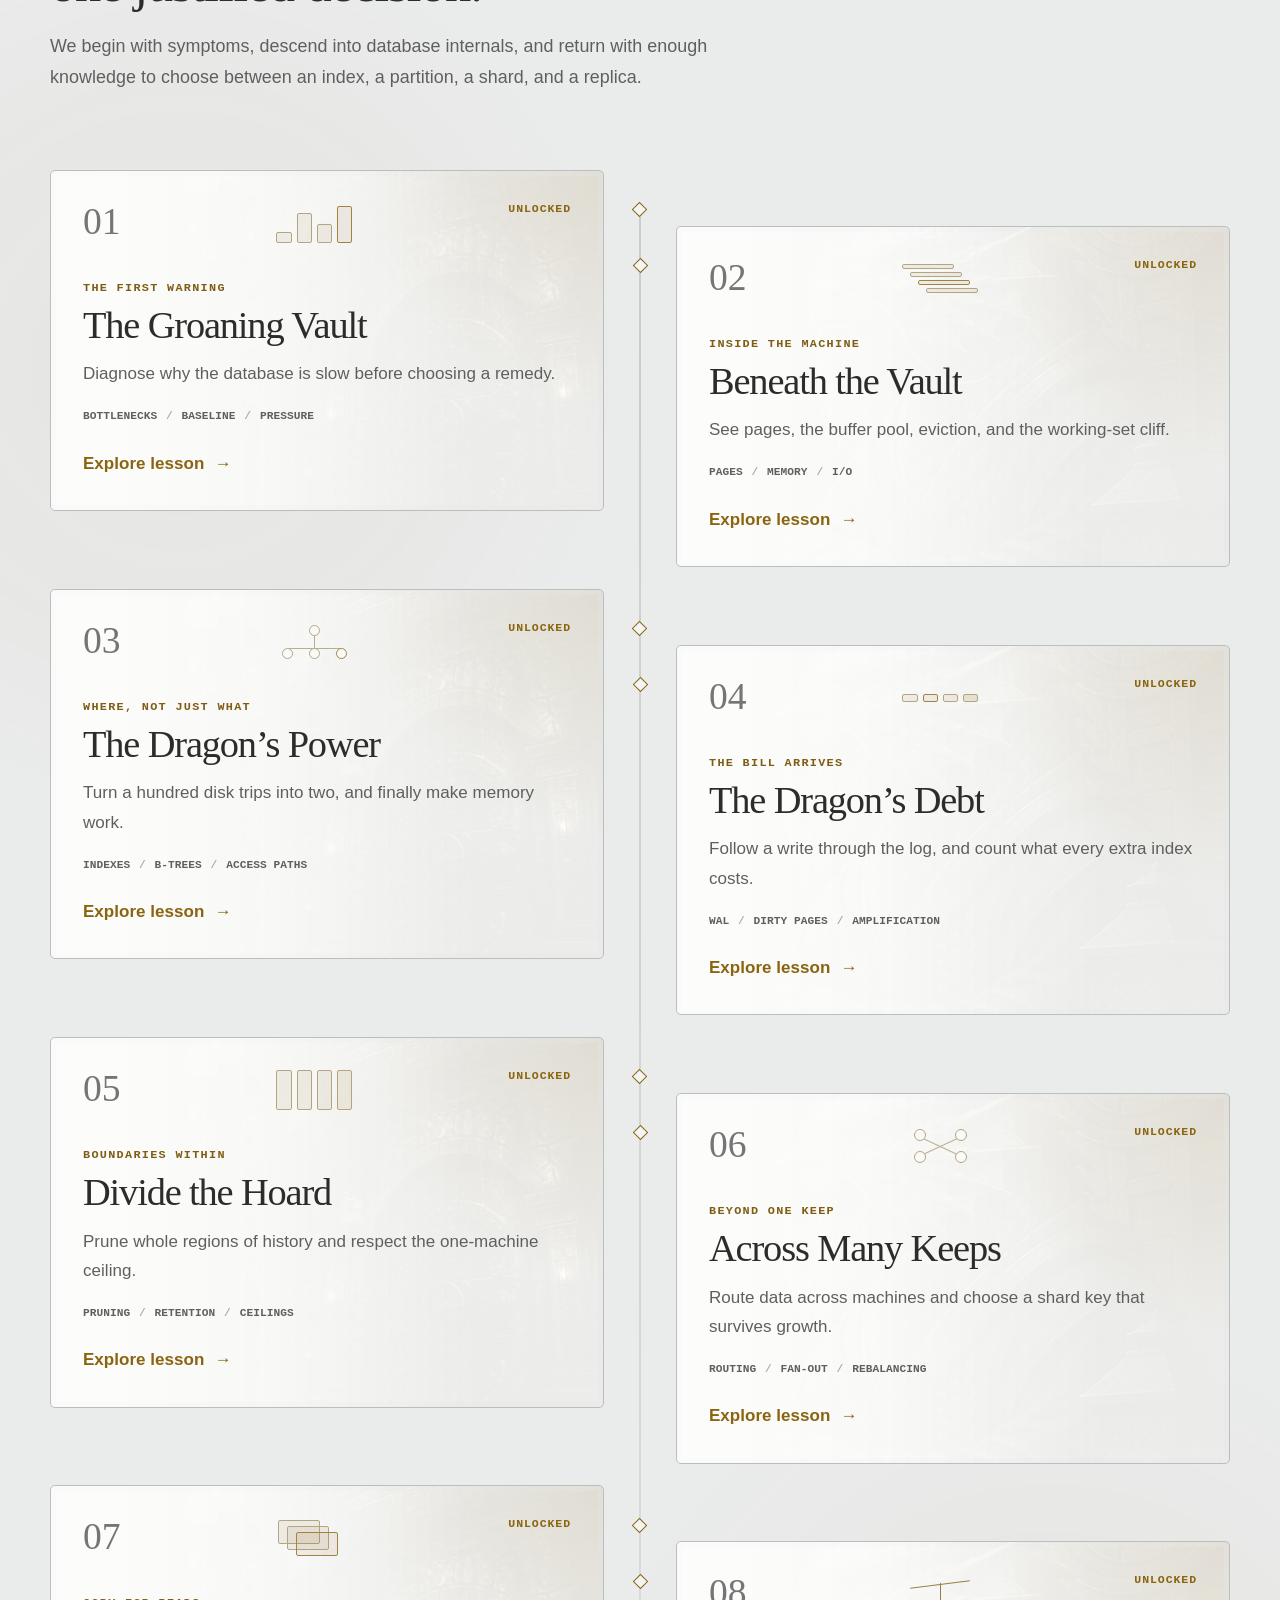
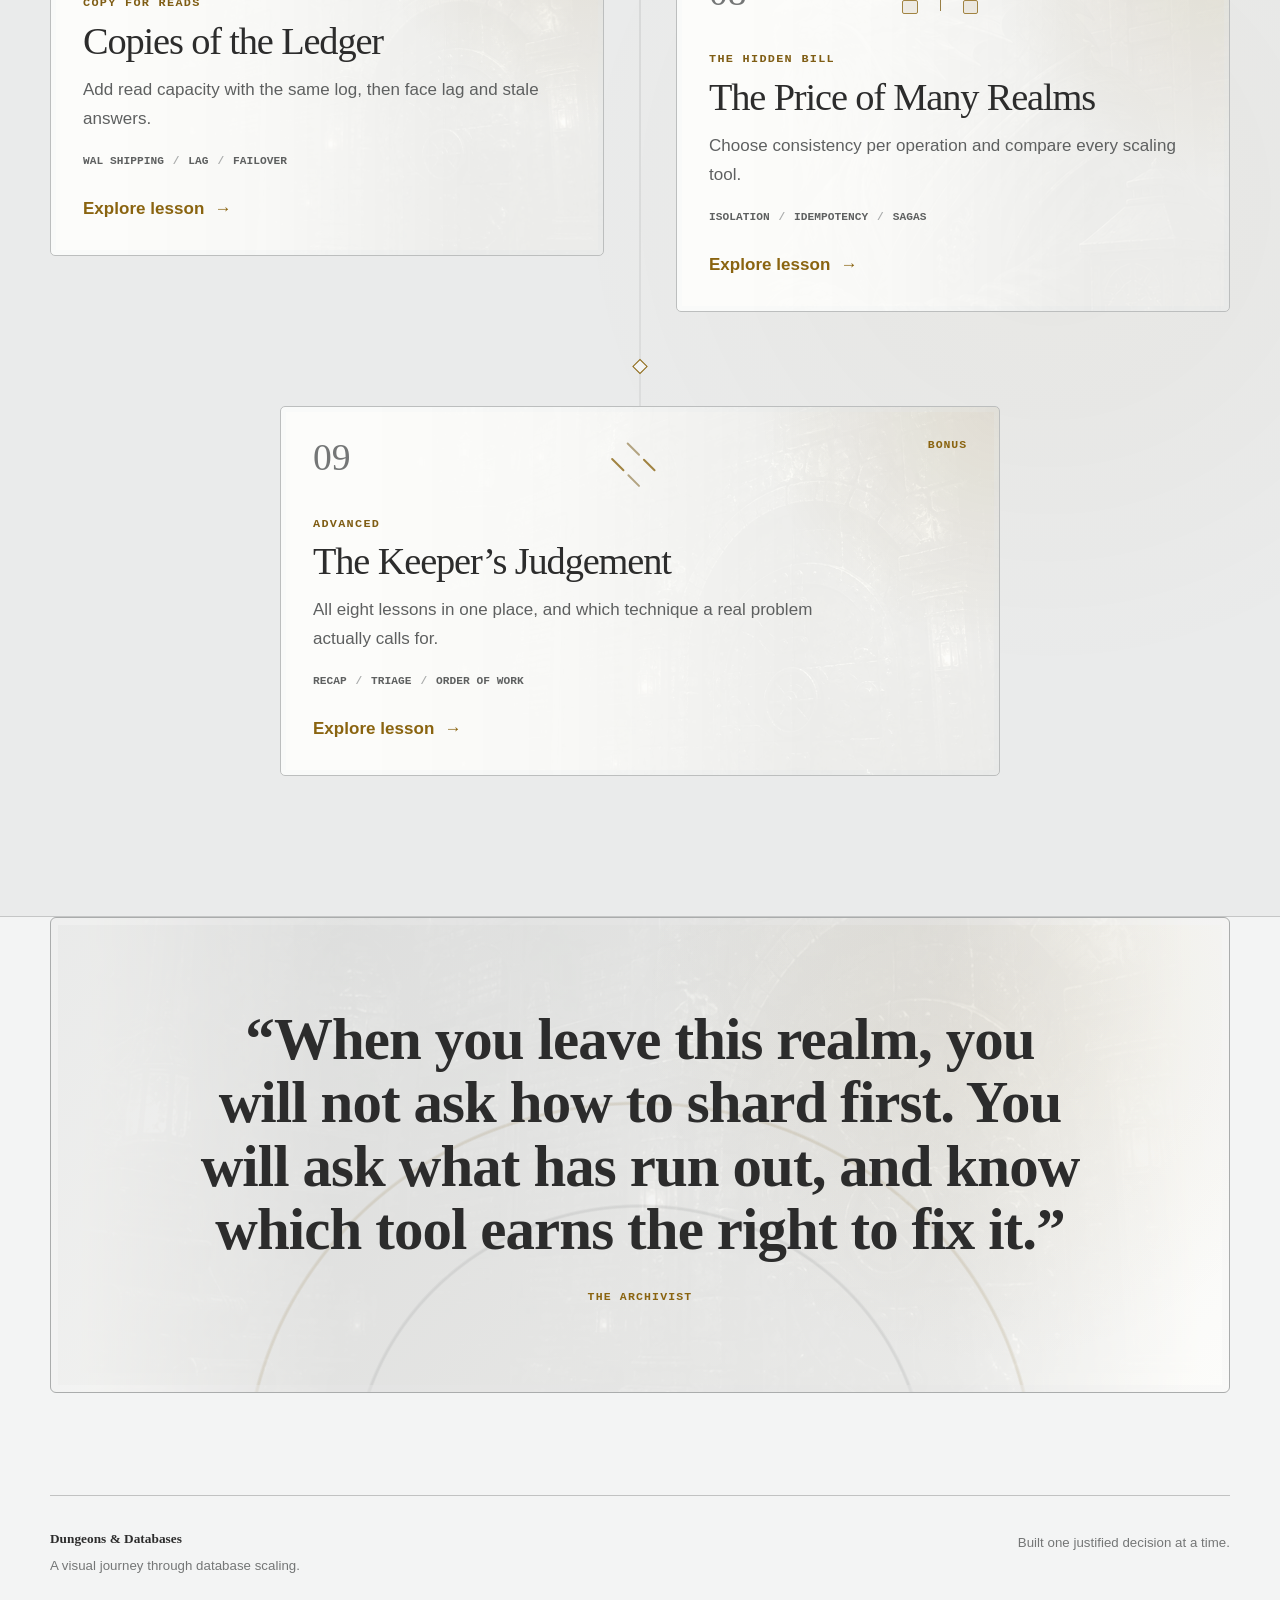
==== commit 4c86a2d1: "Refine medieval themes and lesson visuals" ====
--- a/index.html
+++ b/index.html
@@ -7,7 +7,7 @@
       name="description"
       content="A guided journey from database pages and indexes to caching, replication, partitioning, sharding, and consistency."
     />
-    <meta name="theme-color" content="#0b0d0c" />
+    <meta name="theme-color" content="#2c2c2c" />
     <meta property="og:type" content="website" />
     <meta property="og:title" content="Dungeons &amp; Databases · Split the Realm" />
     <meta
@@ -26,15 +26,15 @@
     />
     <meta name="twitter:image" content="https://shahbaaz12.github.io/dungeons-and-databases/public/og.png" />
     <title>Dungeons &amp; Databases · Split the Realm</title>
-    <link rel="stylesheet" href="./styles.css" />
-    <script src="./site.js" defer></script>
+    <link rel="stylesheet" href="./styles.css?v=20260823m" />
+    <script src="./site.js?v=20260823k" defer></script>
   </head>
-  <body>
+  <body class="home-page">
     <a class="skip-link" href="#main-content">Skip to the journey</a>
 
     <header class="site-header">
       <a class="brand" href="./index.html" aria-label="Dungeons and Databases home">
-        <span class="brand-mark" aria-hidden="true">D<span>&amp;</span>D</span>
+        <span class="brand-mark" aria-hidden="true"><b>D</b><span>&amp;</span><b>D</b></span>
         <span class="brand-copy">
           <strong>Dungeons &amp; Databases</strong>
           <small>Split the Realm</small>
@@ -44,7 +44,7 @@
       <div class="header-actions">
         <span class="unlock-badge"><i aria-hidden="true"></i> All 08 lessons unlocked</span>
         <button class="theme-toggle" type="button" data-theme-toggle aria-label="Switch to light theme">
-          <span aria-hidden="true" data-theme-icon>☀</span>
+          <span class="theme-toggle-icon" data-theme-icon aria-hidden="true"></span>
           <span data-theme-label>Light</span>
         </button>
       </div>
@@ -56,9 +56,8 @@
           <p class="eyebrow"><span>System design journey</span><span class="eyebrow-rule"></span></p>
           <h1>Before you split the realm, learn what is breaking.</h1>
           <p class="hero-lede">
-            Follow one growing database from its first slow query through indexes, caches, replicas,
-            partitions, shards, and consistency choices.
-            Every new piece of architecture must earn its place.
+            Follow one growing database through slow queries, indexes, caches, replicas, partitions,
+            shards, and the consistency choices each step demands.
           </p>
 
           <div class="hero-actions">
@@ -76,6 +75,17 @@
         </div>
 
         <div class="hero-stage" aria-label="The current database architecture">
+          <div class="vault-art" aria-hidden="true">
+            <img
+              src="./public/vault-archive.webp"
+              alt=""
+              width="1122"
+              height="1402"
+              fetchpriority="high"
+              decoding="async"
+            />
+          </div>
+
           <div class="stage-heading">
             <span>Where the story begins</span>
             <span class="status-dot">Under pressure</span>
@@ -101,7 +111,6 @@
 
           <div class="pressure-readout">
             <span>Working set</span>
-            <div class="pressure-track" aria-hidden="true"><i></i></div>
             <strong>118% of memory</strong>
           </div>
 
@@ -113,7 +122,7 @@
 
       <section class="dragon-arrival section-shell" aria-labelledby="dragon-title">
         <div class="dragon-seal" aria-hidden="true">
-          <img src="./public/og.png" alt="" />
+          <img src="./public/og.png" alt="" width="1672" height="941" loading="lazy" decoding="async" />
           <i></i>
         </div>
         <div class="dragon-message">
@@ -124,14 +133,13 @@
             through the machinery beneath their tables. We will split nothing until we know what the split
             is meant to solve.
           </p>
-          <p class="dragon-signature">— The Archivist, keeper of the deep ledger</p>
+          <p class="dragon-signature">The Archivist, keeper of the deep ledger</p>
         </div>
       </section>
 
       <section class="journey section-shell" id="journey" aria-labelledby="journey-title">
         <div class="section-heading">
           <div>
-            <p class="eyebrow">The map of the realm</p>
             <h2 id="journey-title">Every lesson adds one justified decision.</h2>
           </div>
           <p>
@@ -144,6 +152,7 @@
           <li class="lesson-card lesson-card-active">
             <a href="./lessons/lesson-01-the-groaning-vault/">
               <span class="lesson-number">01</span>
+              <span class="lesson-visual" data-mark="pulse" aria-hidden="true"><i></i><i></i><i></i><i></i></span>
               <span class="lesson-state">Unlocked</span>
               <span class="lesson-kicker">The first warning</span>
               <strong>The Groaning Vault</strong>
@@ -155,6 +164,7 @@
           <li class="lesson-card lesson-card-active">
             <a href="./lessons/lesson-02-beneath-the-vault/">
               <span class="lesson-number">02</span>
+              <span class="lesson-visual" data-mark="pages" aria-hidden="true"><i></i><i></i><i></i><i></i></span>
               <span class="lesson-state">Unlocked</span>
               <span class="lesson-kicker">Inside the machine</span>
               <strong>Beneath the Vault</strong>
@@ -166,6 +176,7 @@
           <li class="lesson-card lesson-card-active">
             <a href="./lessons/lesson-03-the-dragons-gift/">
               <span class="lesson-number">03</span>
+              <span class="lesson-visual" data-mark="tree" aria-hidden="true"><i></i><i></i><i></i><i></i></span>
               <span class="lesson-state">Unlocked</span>
               <span class="lesson-kicker">Where, not just what</span>
               <strong>The Dragon&#8217;s Power</strong>
@@ -177,6 +188,7 @@
           <li class="lesson-card lesson-card-active">
             <a href="./lessons/lesson-04-the-dragons-debt/">
               <span class="lesson-number">04</span>
+              <span class="lesson-visual" data-mark="log" aria-hidden="true"><i></i><i></i><i></i><i></i></span>
               <span class="lesson-state">Unlocked</span>
               <span class="lesson-kicker">The bill arrives</span>
               <strong>The Dragon’s Debt</strong>
@@ -188,6 +200,7 @@
           <li class="lesson-card lesson-card-active">
             <a href="./lessons/lesson-05-divide-the-hoard/">
               <span class="lesson-number">05</span>
+              <span class="lesson-visual" data-mark="partitions" aria-hidden="true"><i></i><i></i><i></i><i></i></span>
               <span class="lesson-state">Unlocked</span>
               <span class="lesson-kicker">Boundaries within</span>
               <strong>Divide the Hoard</strong>
@@ -199,6 +212,7 @@
           <li class="lesson-card lesson-card-active">
             <a href="./lessons/lesson-06-across-many-keeps/">
               <span class="lesson-number">06</span>
+              <span class="lesson-visual" data-mark="shards" aria-hidden="true"><i></i><i></i><i></i><i></i></span>
               <span class="lesson-state">Unlocked</span>
               <span class="lesson-kicker">Beyond one keep</span>
               <strong>Across Many Keeps</strong>
@@ -210,6 +224,7 @@
           <li class="lesson-card lesson-card-active">
             <a href="./lessons/lesson-07-copies-of-the-ledger/">
               <span class="lesson-number">07</span>
+              <span class="lesson-visual" data-mark="replicas" aria-hidden="true"><i></i><i></i><i></i><i></i></span>
               <span class="lesson-state">Unlocked</span>
               <span class="lesson-kicker">Copy for reads</span>
               <strong>Copies of the Ledger</strong>
@@ -221,6 +236,7 @@
           <li class="lesson-card lesson-card-active">
             <a href="./lessons/lesson-08-the-price-of-many-realms/">
               <span class="lesson-number">08</span>
+              <span class="lesson-visual" data-mark="balance" aria-hidden="true"><i></i><i></i><i></i><i></i></span>
               <span class="lesson-state">Unlocked</span>
               <span class="lesson-kicker">The hidden bill</span>
               <strong>The Price of Many Realms</strong>
@@ -231,7 +247,8 @@
           </li>
           <li class="lesson-card lesson-card-active lesson-card-bonus">
             <a href="./lessons/lesson-09-the-keepers-judgement/">
-              <span class="lesson-number">&#9733;</span>
+              <span class="lesson-number">09</span>
+              <span class="lesson-visual" data-mark="compass" aria-hidden="true"><i></i><i></i><i></i><i></i></span>
               <span class="lesson-state">Bonus</span>
               <span class="lesson-kicker">Advanced</span>
               <strong>The Keeper&#8217;s Judgement</strong>
@@ -244,9 +261,8 @@
       </section>
 
       <section class="final-promise section-shell">
-        <p class="eyebrow">The promise at the gate</p>
         <blockquote>
-          “When you leave this realm, you will not ask how to shard first. You will ask what has run out—and
+          “When you leave this realm, you will not ask how to shard first. You will ask what has run out, and
           know which tool earns the right to fix it.”
         </blockquote>
         <span>The Archivist</span>
--- a/styles.css
+++ b/styles.css
@@ -1,42 +1,55 @@
 :root {
   color-scheme: dark;
-  --bg: #0a0c0b;
-  --bg-soft: #0f1311;
-  --panel: #121815;
-  --panel-strong: #17201b;
-  --line: #28332d;
-  --line-bright: #3d4d45;
-  --text: #f2eee4;
-  --muted: #a9afa9;
-  --faint: #747d77;
-  --moss: #b7f36b;
-  --moss-dark: #88c94a;
-  --jade: #52d6bd;
-  --ember: #ed8e55;
-  --danger: #ff6b6b;
+  --bg: #2c2c2c;
+  --bg-soft: #262626;
+  --panel: #333333;
+  --panel-strong: #3a3a3a;
+  --line: #484848;
+  --line-bright: #626262;
+  --text: #f3f4f4;
+  --muted: #d0d0cc;
+  --faint: #aaa9a4;
+  --accent: #e2c75a;
+  --accent-deep: #b99a2f;
+  --focus: #f0d77a;
+  --moss: var(--accent);
+  --moss-dark: var(--accent-deep);
+  --jade: var(--focus);
+  --gold: var(--accent);
+  --gold-muted: var(--line-bright);
+  --accent-ink: #241f0b;
+  --ember: #cda94b;
+  --danger: #ef6671;
   --shadow: 0 22px 70px rgb(0 0 0 / 34%);
-  --serif: Georgia, 'Times New Roman', serif;
-  --sans: Inter, ui-sans-serif, system-ui, -apple-system, BlinkMacSystemFont, 'Segoe UI', sans-serif;
+  --serif: 'Sitka Text', Charter, 'Bitstream Charter', Cambria, Georgia, serif;
+  --dragon: 'Palatino Linotype', 'Book Antiqua', Palatino, Georgia, serif;
+  --sans: 'Segoe UI Variable Text', 'Segoe UI', Tahoma, Arial, sans-serif;
   --mono: 'Cascadia Code', 'SFMono-Regular', Consolas, monospace;
 }
 
 :root[data-theme='light'] {
   color-scheme: light;
-  --bg: #f3f0e7;
-  --bg-soft: #ebe7dc;
-  --panel: #fbfaf5;
-  --panel-strong: #eef2e7;
-  --line: #d3d1c5;
-  --line-bright: #b8b9ad;
-  --text: #18201b;
-  --muted: #59635c;
-  --faint: #7b837c;
-  --moss: #508a25;
-  --moss-dark: #3e711a;
-  --jade: #087b68;
-  --ember: #b75523;
-  --danger: #c34040;
-  --shadow: 0 22px 60px rgb(39 46 40 / 12%);
+  --bg: #f3f4f4;
+  --bg-soft: #e8e9e9;
+  --panel: #fcfcfa;
+  --panel-strong: #e0e1e1;
+  --line: #d0d1d1;
+  --line-bright: #aaacac;
+  --text: #2c2c2c;
+  --muted: #5e6060;
+  --faint: #747676;
+  --accent: #8a6410;
+  --accent-deep: #76520d;
+  --focus: #7f5d14;
+  --moss: var(--accent);
+  --moss-dark: var(--accent-deep);
+  --jade: var(--focus);
+  --gold: var(--accent);
+  --gold-muted: var(--line-bright);
+  --accent-ink: #fffaf0;
+  --ember: #8a6115;
+  --danger: #a92f43;
+  --shadow: 0 22px 60px rgb(36 36 36 / 12%);
 }
 
 * {
@@ -45,17 +58,45 @@
 
 html {
   scroll-behavior: smooth;
+  scroll-padding-top: 96px;
+  overflow-x: hidden;
+  overflow-x: clip;
 }
 
 body {
+  min-width: 320px;
   margin: 0;
   background:
-    radial-gradient(circle at 14% 8%, rgb(82 214 189 / 8%), transparent 25rem),
-    radial-gradient(circle at 86% 22%, rgb(183 243 107 / 6%), transparent 24rem),
+    radial-gradient(circle at 14% 8%, color-mix(in srgb, var(--jade) 9%, transparent), transparent 27rem),
+    radial-gradient(circle at 88% 18%, color-mix(in srgb, var(--gold) 7%, transparent), transparent 30rem),
     var(--bg);
   color: var(--text);
   font-family: var(--sans);
-  line-height: 1.65;
+  font-size: 1.0625rem;
+  line-height: 1.72;
+  letter-spacing: 0.002em;
+  overflow-x: hidden;
+  font-kerning: normal;
+  text-rendering: optimizeLegibility;
+}
+
+.home-page::before {
+  content: '';
+  position: fixed;
+  inset: 0;
+  z-index: 50;
+  pointer-events: none;
+  background:
+    repeating-linear-gradient(112deg, transparent 0 4px, rgb(255 255 255 / 0.014) 4px 5px),
+    repeating-linear-gradient(22deg, transparent 0 9px, rgb(0 0 0 / 0.025) 9px 10px);
+  mix-blend-mode: soft-light;
+}
+
+h1,
+h2,
+h3,
+[id] {
+  scroll-margin-top: 96px;
 }
 
 a {
@@ -65,6 +106,7 @@
 button,
 a {
   -webkit-tap-highlight-color: transparent;
+  touch-action: manipulation;
 }
 
 button,
@@ -105,11 +147,13 @@
   display: flex;
   align-items: center;
   justify-content: space-between;
-  min-height: 74px;
+  min-height: 76px;
   padding: 0.75rem max(20px, calc((100vw - 1180px) / 2));
-  border-bottom: 1px solid var(--line);
-  background: color-mix(in srgb, var(--bg) 88%, transparent);
-  backdrop-filter: blur(18px);
+  border-bottom: 1px solid color-mix(in srgb, var(--gold-muted) 52%, var(--line));
+  background: color-mix(in srgb, var(--bg) 91%, transparent);
+  box-shadow: inset 0 -4px 0 color-mix(in srgb, var(--bg-soft) 82%, transparent);
+  backdrop-filter: blur(16px);
+  -webkit-backdrop-filter: blur(16px);
 }
 
 .brand {
@@ -122,33 +166,63 @@
 .brand-mark {
   position: relative;
   display: grid;
+  grid-template-columns: 1fr auto 1fr;
   place-items: center;
-  width: 44px;
-  aspect-ratio: 1;
-  border: 1px solid var(--line-bright);
-  border-radius: 13px;
-  background: linear-gradient(145deg, var(--panel-strong), var(--panel));
-  color: var(--jade);
-  font: 800 0.72rem/1 var(--mono);
-  letter-spacing: -0.12em;
-  box-shadow: inset 0 0 24px rgb(82 214 189 / 8%);
+  width: 54px;
+  height: 52px;
+  padding: 0 0.45rem 0.2rem;
+  border: 1px solid color-mix(in srgb, var(--gold) 55%, var(--line-bright));
+  border-radius: 5px 5px 18px 18px;
+  background:
+    radial-gradient(circle at 50% 0%, color-mix(in srgb, var(--ember) 16%, transparent), transparent 68%),
+    linear-gradient(155deg, var(--panel-strong), var(--panel));
+  color: var(--text);
+  box-shadow:
+    inset 0 0 0 4px color-mix(in srgb, var(--bg) 52%, transparent),
+    0 8px 24px color-mix(in srgb, var(--ember) 8%, transparent);
 }
 
 .brand-mark::before,
 .brand-mark::after {
   content: '';
   position: absolute;
+}
+
+.brand-mark::before {
+  inset: 4px;
+  border: 1px solid color-mix(in srgb, var(--gold) 22%, transparent);
+  border-radius: 2px 2px 13px 13px;
+}
+
+.brand-mark::after {
   top: -5px;
-  width: 8px;
-  height: 10px;
-  border: solid var(--line-bright);
-  border-width: 1px 0 0 1px;
-  transform: rotate(38deg);
-}
-
-.brand-mark::before { left: 9px; }
-.brand-mark::after { right: 9px; transform: scaleX(-1) rotate(38deg); }
-.brand-mark span { margin-inline: 0.1em; color: var(--moss); }
+  left: 50%;
+  width: 18px;
+  height: 9px;
+  border: 1px solid color-mix(in srgb, var(--gold) 55%, var(--line-bright));
+  border-bottom: 0;
+  background: var(--panel);
+  transform: translateX(-50%) rotate(45deg);
+}
+
+.brand-mark b,
+.brand-mark span {
+  position: relative;
+  z-index: 1;
+}
+
+.brand-mark b {
+  font-family: var(--serif);
+  font-size: 1.05rem;
+  font-weight: 700;
+  line-height: 1;
+}
+
+.brand-mark span {
+  margin-inline: 0.12rem;
+  color: var(--ember);
+  font: 800 0.68rem/1 var(--mono);
+}
 
 .brand-copy {
   display: grid;
@@ -157,13 +231,14 @@
 
 .brand-copy strong {
   font-family: var(--serif);
-  font-size: 1.02rem;
+  font-size: 1.08rem;
+  letter-spacing: -0.015em;
 }
 
 .brand-copy small {
   margin-top: 0.28rem;
   color: var(--faint);
-  font: 700 0.64rem/1 var(--mono);
+  font: 700 0.7rem/1 var(--mono);
   letter-spacing: 0.15em;
   text-transform: uppercase;
 }
@@ -174,9 +249,55 @@
   gap: 1rem;
 }
 
-.unlock-badge,
 .theme-toggle {
-  font: 700 0.7rem/1 var(--mono);
+  display: inline-flex;
+  align-items: center;
+  gap: 0.55rem;
+  min-height: 40px;
+  padding: 0.55rem 0.75rem;
+  border: 1px solid var(--line-bright);
+  border-radius: 5px;
+  background: var(--panel);
+  color: var(--text);
+  font: 800 0.72rem/1 var(--mono);
+  letter-spacing: 0.06em;
+  text-transform: uppercase;
+  cursor: pointer;
+}
+
+.theme-toggle:hover {
+  border-color: var(--gold);
+  background: var(--panel-strong);
+  transform: translateY(-1px);
+}
+
+.theme-toggle:active { transform: translateY(1px); }
+
+.theme-toggle-icon {
+  position: relative;
+  width: 16px;
+  height: 16px;
+  border: 1px solid currentColor;
+  border-radius: 50%;
+  overflow: hidden;
+}
+
+.theme-toggle-icon::after {
+  content: '';
+  position: absolute;
+  inset: 2px 2px 2px 7px;
+  border-radius: 0 999px 999px 0;
+  background: currentColor;
+  transition: inset 180ms ease, border-radius 180ms ease;
+}
+
+:root[data-theme='light'] .theme-toggle-icon::after {
+  inset: 3px;
+  border-radius: 50%;
+}
+
+.unlock-badge {
+  font: 700 0.74rem/1 var(--mono);
   letter-spacing: 0.08em;
   text-transform: uppercase;
 }
@@ -191,40 +312,83 @@
 .unlock-badge i {
   width: 7px;
   height: 7px;
-  border-radius: 50%;
-  background: var(--moss);
-  box-shadow: 0 0 14px var(--moss);
-}
-
-.theme-toggle {
-  display: inline-flex;
+  border: 1px solid var(--gold);
+  border-radius: 1px;
+  background: transparent;
+  transform: rotate(45deg);
+}
+
+.button:active,
+.lesson-card a:active {
+  transform: translateY(1px);
+}
+
+.hero {
+  position: relative;
+  isolation: isolate;
+  display: grid;
+  grid-template-columns: minmax(0, 1.14fr) minmax(360px, 0.86fr);
+  gap: clamp(3rem, 6vw, 6rem);
   align-items: center;
-  gap: 0.45rem;
-  padding: 0.7rem 0.8rem;
-  border: 1px solid var(--line);
-  border-radius: 10px;
-  background: var(--panel);
-  color: var(--text);
-  cursor: pointer;
-}
-
-.theme-toggle:hover {
-  border-color: var(--line-bright);
-  background: var(--panel-strong);
-}
-
-.hero {
-  display: grid;
-  grid-template-columns: minmax(0, 1.08fr) minmax(380px, 0.92fr);
-  gap: clamp(3rem, 7vw, 7rem);
-  align-items: center;
-  min-height: calc(100vh - 74px);
-  padding-block: clamp(4rem, 9vh, 7rem);
+  min-height: min(860px, calc(100dvh - 76px));
+  padding-block: clamp(3.25rem, 7vh, 5.5rem);
+}
+
+.home-page .hero::before,
+.home-page .hero::after {
+  content: '';
+  position: absolute;
+  top: 0;
+  bottom: 0;
+  left: 50%;
+  width: 100vw;
+  pointer-events: none;
+  transform: translateX(-50%);
+}
+
+.home-page .hero::before {
+  z-index: -2;
+  background:
+    linear-gradient(90deg, var(--bg) 0%, color-mix(in srgb, var(--bg) 72%, transparent) 31%, color-mix(in srgb, var(--bg) 48%, transparent) 62%, var(--bg) 100%),
+    linear-gradient(0deg, var(--bg) 0%, transparent 24%, transparent 76%, var(--bg) 100%),
+    url('./public/vault-archive.webp') center 42% / cover no-repeat;
+  filter: grayscale(0.62) sepia(0.42) saturate(0.78) contrast(1.02) brightness(0.88);
+  opacity: 0.31;
+}
+
+.home-page .hero::after {
+  z-index: -1;
+  background:
+    radial-gradient(ellipse at 50% 20%, transparent 0 26%, color-mix(in srgb, var(--jade) 5%, transparent) 45%, transparent 68%),
+    linear-gradient(90deg, transparent 0 49.94%, color-mix(in srgb, var(--gold-muted) 22%, transparent) 50%, transparent 50.06% 100%);
+  opacity: 0.72;
+}
+
+:root[data-theme='light'] .home-page .hero::before {
+  background:
+    linear-gradient(90deg, var(--bg) 0%, color-mix(in srgb, var(--bg) 72%, transparent) 31%, color-mix(in srgb, var(--bg) 56%, transparent) 62%, var(--bg) 100%),
+    linear-gradient(0deg, var(--bg) 0%, transparent 24%, transparent 76%, var(--bg) 100%),
+    url('./public/vault-archive.webp') center 42% / cover no-repeat;
+  filter: grayscale(0.72) sepia(0.28) saturate(0.62) contrast(0.74) brightness(1.28);
+  opacity: 0.22;
+}
+
+.home-page .hero-copy {
+  position: relative;
+  padding-left: clamp(1.1rem, 2.5vw, 2rem);
+}
+
+.home-page .hero-copy::before {
+  content: '';
+  position: absolute;
+  inset: 0 auto 0 0;
+  width: 1px;
+  background: linear-gradient(transparent, var(--gold-muted) 16%, var(--gold-muted) 84%, transparent);
 }
 
 .eyebrow {
   margin: 0 0 1rem;
-  color: var(--jade);
+  color: var(--gold);
   font: 800 0.8rem/1.3 var(--mono);
   letter-spacing: 0.12em;
   text-transform: uppercase;
@@ -236,30 +400,38 @@
   height: 1px;
   margin-left: 0.7rem;
   vertical-align: middle;
-  background: var(--jade);
+  background: var(--gold);
   opacity: 0.48;
 }
 
 h1,
-h2,
+h2 {
+  font-family: var(--serif);
+  letter-spacing: -0.025em;
+  text-wrap: balance;
+}
+
 blockquote {
-  font-family: var(--serif);
-  letter-spacing: -0.035em;
+  font-family: var(--dragon);
+  font-weight: 600;
+  letter-spacing: -0.015em;
+  text-wrap: balance;
 }
 
 h1 {
   max-width: 760px;
   margin: 0;
-  font-size: clamp(3.5rem, 6.6vw, 6.8rem);
+  font-size: clamp(3.1rem, 4.5vw, 4.55rem);
   font-weight: 500;
-  line-height: 0.95;
+  line-height: 1.06;
 }
 
 .hero-lede {
   max-width: 660px;
-  margin: 2rem 0 0;
+  margin: 1.65rem 0 0;
   color: var(--muted);
-  font-size: clamp(1.05rem, 1.8vw, 1.25rem);
+  font-size: clamp(1.08rem, 1.6vw, 1.24rem);
+  text-wrap: pretty;
 }
 
 .hero-actions {
@@ -270,6 +442,8 @@
 }
 
 .button {
+  position: relative;
+  isolation: isolate;
   display: inline-flex;
   align-items: center;
   justify-content: center;
@@ -277,21 +451,37 @@
   min-height: 48px;
   padding: 0.85rem 1.1rem;
   border: 1px solid var(--line);
-  border-radius: 10px;
+  border-radius: 4px;
   font-weight: 800;
   text-decoration: none;
-}
+  overflow: hidden;
+}
+
+.button::before {
+  content: '';
+  position: absolute;
+  inset: -1px;
+  z-index: -1;
+  pointer-events: none;
+  background: linear-gradient(110deg, transparent 24%, rgb(255 255 255 / 18%) 48%, transparent 72%);
+  transform: translateX(-120%);
+  transition: transform 520ms cubic-bezier(0.16, 1, 0.3, 1);
+}
+
+.button:hover::before { transform: translateX(120%); }
 
 .button:hover { transform: translateY(-2px); }
-.button-primary { border-color: var(--moss); background: var(--moss); color: #11190d; }
-.button-primary:hover { background: var(--moss-dark); border-color: var(--moss-dark); }
+.button-primary { border-color: var(--gold); background: var(--gold); color: var(--accent-ink); }
+.button-primary:hover { border-color: color-mix(in srgb, var(--gold) 82%, var(--bg)); background: color-mix(in srgb, var(--gold) 82%, var(--bg)); }
 .button-secondary { background: var(--panel); color: var(--text); }
-.button-secondary:hover { border-color: var(--line-bright); background: var(--panel-strong); }
+.button-secondary:hover { border-color: var(--gold-muted); background: var(--panel-strong); }
 
 .journey-facts {
   display: flex;
   gap: clamp(1.2rem, 4vw, 3.5rem);
-  margin: 3rem 0 0;
+  margin: 2.5rem 0 0;
+  padding-top: 1.35rem;
+  border-top: 1px solid color-mix(in srgb, var(--gold-muted) 42%, var(--line));
 }
 
 .journey-facts div { display: grid; }
@@ -300,27 +490,140 @@
 
 .hero-stage {
   position: relative;
-  padding: clamp(1.2rem, 3vw, 2rem);
-  border: 1px solid var(--line);
-  border-radius: 20px;
-  background:
-    linear-gradient(rgb(255 255 255 / 2%) 1px, transparent 1px),
-    linear-gradient(90deg, rgb(255 255 255 / 2%) 1px, transparent 1px),
-    var(--panel);
-  background-size: 30px 30px;
-  box-shadow: var(--shadow);
+  isolation: isolate;
+  --stage-text: #f2eee4;
+  --stage-muted: #b7beb8;
+  --stage-moss: #e2c75a;
+  --stage-jade: #f0d77a;
+  min-height: 540px;
+  padding: clamp(1.35rem, 3vw, 2rem);
+  border: 1px solid var(--gold-muted);
+  border-radius: 6px;
+  background: var(--panel);
+  box-shadow:
+    inset 0 0 0 7px color-mix(in srgb, var(--bg) 55%, transparent),
+    inset 0 0 0 8px color-mix(in srgb, var(--gold-muted) 30%, transparent),
+    var(--shadow);
   overflow: hidden;
 }
 
 .hero-stage::before {
   content: '';
   position: absolute;
-  inset: -40% auto auto -30%;
-  width: 70%;
-  aspect-ratio: 1;
-  border-radius: 50%;
-  background: rgb(82 214 189 / 7%);
-  filter: blur(40px);
+  top: 8px;
+  left: 50%;
+  width: 9px;
+  height: 9px;
+  border: 1px solid var(--gold-muted);
+  background: var(--panel);
+  transform: translate(-50%, -50%) rotate(45deg);
+  z-index: 4;
+}
+
+.hero-stage::after {
+  content: '';
+  position: absolute;
+  inset: 0;
+  z-index: 1;
+  pointer-events: none;
+  background: linear-gradient(112deg, transparent 30%, color-mix(in srgb, var(--jade) 18%, transparent) 50%, transparent 70%);
+  opacity: 0;
+  transform: translateX(-80%);
+  transition: opacity 420ms ease, transform 720ms cubic-bezier(0.16, 1, 0.3, 1);
+}
+
+.hero-stage:hover::after {
+  opacity: 0.42;
+  transform: translateX(80%);
+}
+
+.hero-stage > :not(.vault-art) {
+  position: relative;
+  z-index: 2;
+}
+
+.vault-art {
+  position: absolute;
+  inset: 0;
+  z-index: 0;
+  overflow: hidden;
+  background: var(--panel);
+}
+
+.vault-art::before,
+.vault-art::after {
+  content: '';
+  position: absolute;
+  inset: 0;
+  z-index: 1;
+  pointer-events: none;
+}
+
+.vault-art::before {
+  background:
+    radial-gradient(circle at 70% 22%, rgb(226 199 90 / 15%), transparent 13rem),
+    radial-gradient(circle at 20% 58%, rgb(205 169 75 / 10%), transparent 16rem);
+  mix-blend-mode: screen;
+}
+
+.vault-art::after {
+  background:
+    linear-gradient(to bottom, rgb(44 44 44 / 4%) 0%, rgb(44 44 44 / 12%) 36%, rgb(44 44 44 / 72%) 78%, rgb(44 44 44 / 88%) 100%),
+    linear-gradient(90deg, rgb(44 44 44 / 18%), transparent 45%, rgb(44 44 44 / 10%));
+}
+
+:root[data-theme='light'] .vault-art::after {
+  background:
+    linear-gradient(to bottom, rgb(44 44 44 / 2%) 0%, rgb(44 44 44 / 5%) 40%, rgb(44 44 44 / 24%) 78%, rgb(44 44 44 / 54%) 100%),
+    linear-gradient(90deg, rgb(44 44 44 / 8%), transparent 48%, rgb(44 44 44 / 5%));
+}
+
+.vault-art img {
+  width: 100%;
+  height: 100%;
+  object-fit: cover;
+  object-position: 52% center;
+  filter: grayscale(0.48) sepia(0.44) saturate(0.82) contrast(1.02) brightness(1.08);
+  transform: scale(1.01);
+  transform-origin: center;
+  transition: opacity 320ms ease, transform 700ms cubic-bezier(0.16, 1, 0.3, 1), filter 420ms ease;
+}
+
+.hero-stage:hover .vault-art img {
+  filter: grayscale(0.4) sepia(0.4) saturate(0.88) contrast(1.04) brightness(1.12);
+  transform: scale(1.035);
+}
+
+:root[data-theme='light'] .hero-stage {
+  --stage-text: #2c2c2c;
+  --stage-muted: #5e6060;
+  --stage-moss: #8a6410;
+  --stage-jade: #7f5d14;
+  border-color: var(--line-bright);
+  background: var(--panel);
+  box-shadow:
+    inset 0 0 0 7px rgb(243 244 244 / 68%),
+    inset 0 0 0 8px color-mix(in srgb, var(--jade) 16%, transparent),
+    var(--shadow);
+}
+
+:root[data-theme='light'] .vault-art {
+  background: var(--panel-strong);
+}
+
+:root[data-theme='light'] .vault-art::before {
+  background: radial-gradient(circle at 70% 22%, rgb(205 169 75 / 12%), transparent 13rem);
+  mix-blend-mode: normal;
+}
+
+:root[data-theme='light'] .vault-art img {
+  opacity: 0.84;
+  filter: grayscale(0.38) sepia(0.2) saturate(0.82) contrast(1.12) brightness(0.88);
+}
+
+:root[data-theme='light'] .hero-stage:hover .vault-art img {
+  opacity: 0.92;
+  filter: grayscale(0.32) sepia(0.18) saturate(0.88) contrast(1.16) brightness(0.9);
 }
 
 .stage-heading,
@@ -330,183 +633,566 @@
   align-items: center;
   justify-content: space-between;
   gap: 1rem;
-  font: 700 0.66rem/1 var(--mono);
+  font: 700 0.72rem/1 var(--mono);
   letter-spacing: 0.08em;
   text-transform: uppercase;
 }
 
-.stage-heading { color: var(--faint); }
-.status-dot { color: var(--danger); }
-.status-dot::before { content: ''; display: inline-block; width: 6px; height: 6px; margin-right: 0.45rem; border-radius: 50%; background: var(--danger); box-shadow: 0 0 12px var(--danger); }
+.stage-heading {
+  padding: 0.8rem 0.9rem;
+  border: 1px solid color-mix(in srgb, var(--line-bright) 70%, transparent);
+  border-radius: 3px;
+  background: rgb(44 44 44 / 82%);
+  color: var(--stage-moss);
+  text-shadow: 0 1px 12px rgb(0 0 0 / 72%);
+}
+
+.status-dot {
+  padding-left: 0.7rem;
+  border-left: 2px solid var(--danger);
+  color: var(--danger);
+}
 
 .realm-map {
   position: relative;
   display: grid;
-  grid-template-columns: 1fr auto 1fr auto 1.12fr;
-  gap: 0.65rem;
+  grid-template-columns: minmax(0, 1fr) auto minmax(0, 1fr) auto minmax(0, 1.08fr);
+  gap: 0.45rem;
   align-items: center;
-  margin-block: 3.2rem;
+  margin: clamp(9.5rem, 22vh, 11.5rem) 0 1rem;
 }
 
 .map-node {
   position: relative;
   z-index: 1;
   display: grid;
-  gap: 0.9rem;
+  gap: 0.55rem;
+  align-content: center;
   min-width: 0;
-  padding: 1rem;
-  border: 1px solid var(--line-bright);
-  border-radius: 13px;
-  background: color-mix(in srgb, var(--panel-strong) 92%, transparent);
+  min-height: 92px;
+  padding: 0.7rem;
+  border: 1px solid color-mix(in srgb, var(--line-bright) 76%, transparent);
+  border-radius: 3px;
+  background: rgb(30 24 30 / 92%);
+  box-shadow: 0 12px 26px rgb(0 0 0 / 18%);
 }
 
 .node-glyph {
   display: grid;
   place-items: center;
-  width: 34px;
-  height: 34px;
-  border: 1px solid var(--line-bright);
-  border-radius: 9px;
-  color: var(--jade);
+  width: 30px;
+  height: 30px;
+  border: 1px solid var(--gold-muted);
+  border-radius: 2px;
+  color: var(--gold);
   font: 800 0.68rem/1 var(--mono);
 }
 
 .map-node span:last-of-type { display: grid; min-width: 0; }
-.map-node small { color: var(--faint); font: 600 0.6rem/1.3 var(--mono); text-transform: uppercase; }
-.map-node strong { margin-top: 0.3rem; font-size: 0.78rem; white-space: nowrap; }
-.map-arrow { color: var(--faint); font-family: var(--mono); }
+.map-node small { color: var(--stage-muted); font: 600 0.6rem/1.25 var(--mono); text-transform: uppercase; }
+.map-node strong { margin-top: 0.25rem; color: var(--stage-text); font-size: 0.78rem; white-space: nowrap; }
+.map-arrow {
+  justify-self: center;
+  color: var(--stage-jade);
+  font-family: var(--mono);
+}
 .map-node-database { border-color: color-mix(in srgb, var(--danger) 65%, var(--line)); }
 .map-node-database .node-glyph { color: var(--ember); }
 
 .pressure-ring {
   position: absolute;
-  inset: -7px;
+  inset: -5px;
   z-index: -1;
-  border: 1px solid rgb(255 107 107 / 25%);
-  border-radius: 17px;
-  animation: pressure 2.4s ease-out infinite;
-}
-
-@keyframes pressure {
-  0% { opacity: 0.65; transform: scale(0.98); }
-  75%, 100% { opacity: 0; transform: scale(1.09); }
-}
-
-.pressure-readout { color: var(--muted); }
+  border: 1px solid color-mix(in srgb, var(--danger) 28%, transparent);
+  border-radius: 5px;
+}
+
+.pressure-readout {
+  padding: 0.85rem 0.9rem;
+  border: 1px solid color-mix(in srgb, var(--line-bright) 60%, transparent);
+  border-radius: 3px;
+  background: rgb(44 44 44 / 86%);
+  color: var(--stage-muted);
+}
 .pressure-readout strong { color: var(--danger); white-space: nowrap; }
-.pressure-track { flex: 1; height: 5px; border-radius: 999px; background: var(--line); overflow: hidden; }
-.pressure-track i { display: block; width: 88%; height: 100%; border-radius: inherit; background: linear-gradient(90deg, var(--moss), var(--danger)); }
-.stage-caption { margin: 1.3rem 0 0; padding-top: 1.2rem; border-top: 1px solid var(--line); color: var(--faint); font-size: 0.88rem; }
+.stage-caption { margin: 0.65rem 0 0; padding: 0.6rem 0.75rem; background: rgb(44 44 44 / 74%); color: var(--stage-muted); font-size: 0.9rem; text-wrap: pretty; }
+
+:root[data-theme='light'] .stage-heading,
+:root[data-theme='light'] .pressure-readout,
+:root[data-theme='light'] .map-node,
+:root[data-theme='light'] .stage-caption {
+  border-color: color-mix(in srgb, var(--jade) 26%, var(--line));
+  background: rgb(252 248 245 / 90%);
+  box-shadow: 0 10px 24px rgb(36 36 36 / 8%);
+  text-shadow: none;
+}
+
+:root[data-theme='light'] .lesson-badge { color: #fffaf4; }
 
 .dragon-arrival {
+  position: relative;
   display: grid;
-  grid-template-columns: 150px 1fr;
-  gap: clamp(2rem, 6vw, 5rem);
+  grid-template-columns: minmax(190px, 250px) 1fr;
+  gap: clamp(2.5rem, 6vw, 5.5rem);
   align-items: center;
-  padding-block: clamp(5rem, 10vw, 9rem);
-  border-top: 1px solid var(--line);
-  border-bottom: 1px solid var(--line);
+  margin-top: 0;
+  padding: clamp(2rem, 5vw, 4rem);
+  border: 1px solid var(--gold-muted);
+  border-top: 2px solid var(--ember);
+  border-radius: 0 0 6px 6px;
+  background:
+    radial-gradient(circle at 12% 50%, color-mix(in srgb, var(--ember) 12%, transparent), transparent 22rem),
+    linear-gradient(135deg, color-mix(in srgb, var(--panel-strong) 94%, transparent), var(--panel));
+  box-shadow:
+    inset 0 0 0 7px color-mix(in srgb, var(--bg) 48%, transparent);
+}
+
+.dragon-arrival::before,
+.dragon-arrival::after {
+  content: '';
+  position: absolute;
+  width: 38px;
+  height: 38px;
+  pointer-events: none;
+}
+
+.dragon-arrival::before {
+  top: 13px;
+  left: 13px;
+  border-top: 1px solid var(--gold);
+  border-left: 1px solid var(--gold);
+}
+
+.dragon-arrival::after {
+  right: 13px;
+  bottom: 13px;
+  border-right: 1px solid var(--gold);
+  border-bottom: 1px solid var(--gold);
 }
 
 .dragon-seal {
   position: relative;
   display: grid;
   place-items: center;
-  width: 140px;
-  aspect-ratio: 1;
-  border: 1px solid var(--line-bright);
-  border-radius: 50%;
-  background: radial-gradient(circle, rgb(82 214 189 / 15%), transparent 66%), var(--panel);
-  box-shadow: inset 0 0 30px rgb(0 0 0 / 20%);
-}
-
-.dragon-seal::before,
-.dragon-seal::after,
-.dragon-seal i::before,
-.dragon-seal i::after {
-  content: '';
-  position: absolute;
-  width: 8px;
-  height: 8px;
-  border-radius: 50%;
-  background: var(--moss);
-}
-
-.dragon-seal::before { top: 13px; left: 50%; }
-.dragon-seal::after { bottom: 13px; left: 50%; }
-.dragon-seal i::before { left: 13px; top: 50%; }
-.dragon-seal i::after { right: 13px; top: 50%; }
+  width: min(100%, 240px);
+  aspect-ratio: 4 / 5;
+  border: 1px solid var(--gold-muted);
+  border-radius: 46% 46% 5px 5px / 24% 24% 5px 5px;
+  background: var(--panel);
+  box-shadow:
+    0 18px 40px rgb(0 0 0 / 22%),
+    inset 0 0 0 5px color-mix(in srgb, var(--bg) 55%, transparent);
+  overflow: hidden;
+}
+
+.dragon-seal i { display: none; }
 .dragon-seal img {
   width: 100%;
   height: 100%;
   border-radius: inherit;
   object-fit: cover;
-  object-position: 84% center;
-  filter: saturate(0.78) contrast(1.05);
+  object-position: 100% center;
+  filter: grayscale(0.3) sepia(0.42) saturate(0.82) contrast(1.06) brightness(1.04);
+  transform: scale(1.18);
+  transform-origin: right center;
+  transition: filter 320ms ease, transform 520ms cubic-bezier(0.16, 1, 0.3, 1);
+}
+
+.dragon-arrival:hover .dragon-seal img {
+  filter: grayscale(0.22) sepia(0.38) saturate(0.88) contrast(1.08) brightness(1.08);
+  transform: scale(1.23);
+}
+
+@keyframes hero-rise {
+  from { opacity: 0; transform: translateY(14px); }
+  to { opacity: 1; transform: translateY(0); }
+}
+
+@keyframes vault-reveal {
+  from { opacity: 0; transform: scale(1.07); }
+  to { opacity: 1; transform: scale(1.01); }
+}
+
+@keyframes vault-reveal-light {
+  from { opacity: 0; transform: scale(1.07); }
+  to { opacity: 0.84; transform: scale(1.01); }
+}
+
+@keyframes route-signal {
+  0%, 100% { opacity: 0.55; }
+  50% { opacity: 1; }
+}
+
+@keyframes pressure-signal {
+  0%, 100% { opacity: 0.45; transform: scale(1); }
+  50% { opacity: 0.9; transform: scale(1.025); }
+}
+
+@media (prefers-reduced-motion: no-preference) {
+  .home-page .hero-copy {
+    animation: hero-rise 680ms cubic-bezier(0.16, 1, 0.3, 1) 80ms backwards;
+  }
+
+  .home-page .vault-art img {
+    animation: vault-reveal 900ms cubic-bezier(0.16, 1, 0.3, 1) 120ms backwards;
+  }
+
+  :root[data-theme='light'] .home-page .vault-art img {
+    animation-name: vault-reveal-light;
+  }
+
+  .home-page .map-arrow {
+    animation: route-signal 1.55s ease-in-out 2 900ms;
+  }
+
+  .home-page .map-arrow:nth-child(4) {
+    animation-delay: 1.18s;
+  }
+
+  .home-page .pressure-ring {
+    animation: pressure-signal 1.75s ease-out 2 1.1s;
+  }
 }
 
 .dragon-message { max-width: 820px; }
-.dragon-message h2 { max-width: 780px; margin: 0; font-size: clamp(2.2rem, 4.6vw, 4.4rem); font-weight: 500; line-height: 1.06; }
-.dragon-message > p:not(.eyebrow, .dragon-signature) { max-width: 720px; color: var(--muted); font-size: 1.06rem; }
-.dragon-signature { margin-top: 1.5rem; color: var(--ember); font: 700 0.72rem/1 var(--mono); letter-spacing: 0.08em; text-transform: uppercase; }
-
-.journey { padding-block: clamp(5rem, 10vw, 9rem); }
-.section-heading { display: grid; grid-template-columns: 1fr 0.7fr; gap: 3rem; align-items: end; margin-bottom: 3rem; }
-.section-heading h2 { max-width: 690px; margin: 0; font-size: clamp(2.4rem, 4.8vw, 4.6rem); font-weight: 500; line-height: 1.02; }
-.section-heading > p { max-width: 500px; margin: 0; color: var(--muted); }
+.dragon-message h2 { max-width: 780px; margin: 0; font-family: var(--dragon); font-size: clamp(2.15rem, 3.8vw, 3.65rem); font-weight: 600; line-height: 1.16; letter-spacing: -0.018em; }
+.dragon-message > p:not(.eyebrow, .dragon-signature) { max-width: 720px; color: var(--muted); font-size: 1.12rem; }
+.dragon-signature { margin-top: 1.5rem; padding-top: 1rem; border-top: 1px solid var(--line); color: var(--ember); font: 700 0.76rem/1.4 var(--mono); letter-spacing: 0.08em; text-transform: uppercase; }
+
+.journey {
+  position: relative;
+  isolation: isolate;
+  padding-block: clamp(6rem, 11vw, 10rem);
+}
+
+.journey::before {
+  content: '';
+  position: absolute;
+  inset: 0 auto 0 50%;
+  z-index: -1;
+  width: 100vw;
+  border-block: 1px solid color-mix(in srgb, var(--gold-muted) 30%, var(--line));
+  background:
+    radial-gradient(circle at 14% 22%, color-mix(in srgb, var(--jade) 5%, transparent), transparent 28rem),
+    radial-gradient(circle at 82% 74%, color-mix(in srgb, var(--gold) 4%, transparent), transparent 30rem),
+    color-mix(in srgb, var(--bg-soft) 82%, var(--bg));
+  transform: translateX(-50%);
+}
+.section-heading { display: grid; gap: 1.2rem; margin-bottom: clamp(3rem, 6vw, 5rem); }
+.section-heading h2 { max-width: 690px; margin: 0; font-size: clamp(2.4rem, 4.1vw, 4rem); font-weight: 500; line-height: 1.08; }
+.section-heading > p { max-width: 680px; margin: 0; color: var(--muted); font-size: 1.12rem; }
 
 .lesson-path {
+  position: relative;
   display: grid;
   grid-template-columns: repeat(2, minmax(0, 1fr));
-  gap: 1rem;
+  gap: 1.35rem 4.5rem;
   margin: 0;
   padding: 0;
   list-style: none;
 }
 
+.lesson-path::before {
+  content: '';
+  position: absolute;
+  top: 2.5rem;
+  bottom: 5rem;
+  left: 50%;
+  width: 1px;
+  background: linear-gradient(var(--gold-muted), var(--line) 88%, transparent);
+  transform: translateX(-50%);
+}
+
+.lesson-card {
+  position: relative;
+}
+
+.lesson-card:nth-child(even) {
+  margin-top: 3.5rem;
+}
+
+.lesson-card::before {
+  content: '';
+  position: absolute;
+  top: 2.15rem;
+  z-index: 2;
+  width: 9px;
+  height: 9px;
+  border: 1px solid var(--gold);
+  background: var(--bg);
+  transform: rotate(45deg);
+}
+
+.lesson-card:nth-child(odd)::before { right: -2.55rem; }
+.lesson-card:nth-child(even)::before { left: -2.55rem; }
+
 .lesson-card > a,
 .lesson-card > div {
   position: relative;
   display: grid;
-  grid-template-columns: 1fr auto;
-  min-height: 300px;
+  grid-template-columns: auto minmax(72px, 1fr) auto;
+  min-height: 315px;
   padding: clamp(1.4rem, 3vw, 2rem);
-  border: 1px solid var(--line);
-  border-radius: 15px;
-  background: color-mix(in srgb, var(--panel) 94%, transparent);
+  border: 1px solid color-mix(in srgb, var(--gold-muted) 52%, var(--line));
+  border-radius: 5px;
+  background:
+    linear-gradient(145deg, color-mix(in srgb, var(--panel-strong) 58%, transparent), transparent 48%),
+    color-mix(in srgb, var(--panel) 96%, transparent);
+  box-shadow: inset 0 0 0 5px color-mix(in srgb, var(--bg) 32%, transparent);
   overflow: hidden;
 }
 
+.lesson-card > a::after {
+  content: '';
+  position: absolute;
+  inset: 0;
+  z-index: 0;
+  pointer-events: none;
+  background: url('./public/vault-archive.webp') center / cover no-repeat;
+  filter: grayscale(0.5) sepia(0.4) saturate(0.76) contrast(1.05) brightness(1.02);
+  opacity: 0.11;
+  -webkit-mask-image: linear-gradient(90deg, transparent 8%, rgb(0 0 0 / 22%) 38%, #000 76%);
+  mask-image: linear-gradient(90deg, transparent 8%, rgb(0 0 0 / 22%) 38%, #000 76%);
+  transform: scale(1.01);
+  transform-origin: 82% 50%;
+  transition: opacity 240ms ease, transform 520ms cubic-bezier(0.16, 1, 0.3, 1);
+}
+
+.lesson-card:nth-child(even) > a::after {
+  background-image: url('./public/og.png');
+  background-position: right 50%;
+  background-size: auto 210%;
+}
+
+:root[data-theme='light'] .lesson-card > a::after {
+  filter: grayscale(0.65) sepia(0.28) saturate(0.56) contrast(0.8) brightness(1.16);
+  opacity: 0.075;
+}
+
+.lesson-card > a > *,
+.lesson-card > div > * {
+  position: relative;
+  z-index: 1;
+}
+
 .lesson-card a { text-decoration: none; }
-.lesson-card a:hover { border-color: var(--moss); transform: translateY(-3px); box-shadow: var(--shadow); }
-.lesson-card-active > a { background: radial-gradient(circle at 100% 0, rgb(183 243 107 / 11%), transparent 15rem), var(--panel); }
-.lesson-number { color: var(--faint); font: 500 2.1rem/1 var(--serif); }
-.lesson-state { justify-self: end; align-self: start; color: var(--faint); font: 700 0.62rem/1 var(--mono); letter-spacing: 0.08em; text-transform: uppercase; }
-.lesson-card-active .lesson-state { padding: 0.45rem 0.6rem; border-radius: 999px; background: var(--moss); color: #11190d; }
-.lesson-kicker { grid-column: 1 / -1; align-self: end; margin-top: 2.5rem; color: var(--jade); font: 800 0.66rem/1 var(--mono); letter-spacing: 0.12em; text-transform: uppercase; }
+.lesson-card a:hover { border-color: var(--gold); transform: translateY(-3px); box-shadow: var(--shadow); }
+.lesson-card a:hover::after { opacity: 0.14; transform: scale(1.04); }
+:root[data-theme='light'] .lesson-card a:hover::after { opacity: 0.12; }
+.lesson-card-active > a { background: radial-gradient(circle at 100% 0, color-mix(in srgb, var(--gold) 11%, transparent), transparent 15rem), var(--panel); }
+.lesson-number { grid-column: 1; color: var(--faint); font: 500 2.35rem/1 var(--serif); }
+.lesson-state { grid-column: 3; justify-self: end; align-self: start; color: var(--muted); font: 700 0.72rem/1 var(--mono); letter-spacing: 0.08em; text-transform: uppercase; }
+.lesson-card-active .lesson-state { color: var(--gold); }
+.lesson-kicker { grid-column: 1 / -1; align-self: end; margin-top: 2.5rem; color: var(--jade); font: 800 0.74rem/1 var(--mono); letter-spacing: 0.11em; text-transform: uppercase; }
 .lesson-card strong { grid-column: 1 / -1; margin-top: 0.65rem; font: 500 clamp(1.7rem, 3vw, 2.65rem)/1.08 var(--serif); letter-spacing: -0.03em; }
 .lesson-summary { grid-column: 1 / -1; max-width: 520px; margin-top: 0.8rem; color: var(--muted); }
-.lesson-concepts { grid-column: 1 / -1; display: flex; flex-wrap: wrap; gap: 0.45rem; margin-top: 1.3rem; }
-.lesson-concepts i { padding: 0.35rem 0.55rem; border: 1px solid var(--line); border-radius: 999px; color: var(--faint); font: 700 0.62rem/1 var(--mono); font-style: normal; }
-.lesson-link { grid-column: 1 / -1; margin-top: 1.5rem; color: var(--moss); font-weight: 800; }
+.lesson-concepts { grid-column: 1 / -1; display: flex; flex-wrap: wrap; gap: 0; margin-top: 1.3rem; color: var(--muted); }
+.lesson-concepts i { font: 700 0.7rem/1.4 var(--mono); font-style: normal; text-transform: uppercase; }
+.lesson-concepts i + i::before { content: '/'; margin-inline: 0.55rem; color: var(--gold-muted); }
+.lesson-link { grid-column: 1 / -1; margin-top: 1.5rem; color: var(--gold); font-weight: 800; }
 .lesson-link b { margin-left: 0.35rem; }
-.lesson-card:not(.lesson-card-active) { opacity: 0.72; }
+.lesson-card:not(.lesson-card-active) { opacity: 1; }
+
+.lesson-visual {
+  position: relative;
+  grid-column: 2;
+  display: grid;
+  grid-template-columns: repeat(4, minmax(0, 1fr));
+  align-items: end;
+  justify-self: center;
+  align-self: center;
+  gap: 5px;
+  width: 76px;
+  height: 40px;
+  color: var(--jade);
+  opacity: 0.78;
+  transition: opacity 180ms ease, transform 240ms cubic-bezier(0.16, 1, 0.3, 1);
+}
+
+.lesson-card a:hover .lesson-visual {
+  opacity: 1;
+  transform: translateY(-2px);
+}
+
+.lesson-visual i {
+  display: block;
+  min-width: 0;
+  border: 1px solid color-mix(in srgb, var(--jade) 58%, var(--line));
+  border-radius: 2px;
+  background: color-mix(in srgb, var(--jade) 10%, transparent);
+  font-style: normal;
+}
+
+.lesson-visual[data-mark='pulse'] i:nth-child(1) { height: 28%; }
+.lesson-visual[data-mark='pulse'] i:nth-child(2) { height: 74%; }
+.lesson-visual[data-mark='pulse'] i:nth-child(3) { height: 48%; }
+.lesson-visual[data-mark='pulse'] i:nth-child(4) { height: 92%; border-color: var(--moss); }
+
+.lesson-visual[data-mark='pages'] {
+  grid-template-columns: 1fr;
+  align-content: center;
+  gap: 3px;
+}
+.lesson-visual[data-mark='pages'] i { width: 68%; height: 5px; }
+.lesson-visual[data-mark='pages'] i:nth-child(2) { transform: translateX(8px); }
+.lesson-visual[data-mark='pages'] i:nth-child(3) { transform: translateX(16px); border-color: var(--moss); }
+.lesson-visual[data-mark='pages'] i:nth-child(4) { transform: translateX(24px); }
+
+.lesson-visual[data-mark='tree'] {
+  grid-template-columns: repeat(3, 1fr);
+  grid-template-rows: repeat(2, 1fr);
+  align-items: center;
+}
+.lesson-visual[data-mark='tree']::before,
+.lesson-visual[data-mark='tree']::after {
+  content: '';
+  position: absolute;
+  background: color-mix(in srgb, var(--jade) 48%, var(--line));
+}
+.lesson-visual[data-mark='tree']::before { top: 13px; left: 50%; width: 1px; height: 14px; }
+.lesson-visual[data-mark='tree']::after { top: 26px; left: 17%; width: 66%; height: 1px; }
+.lesson-visual[data-mark='tree'] i { z-index: 1; width: 11px; height: 11px; justify-self: center; border-radius: 50%; background: var(--panel); }
+.lesson-visual[data-mark='tree'] i:first-child { grid-column: 2; }
+.lesson-visual[data-mark='tree'] i:nth-child(n + 2) { grid-row: 2; }
+.lesson-visual[data-mark='tree'] i:nth-child(4) { border-color: var(--moss); }
+
+.lesson-visual[data-mark='log'] { align-items: center; }
+.lesson-visual[data-mark='log'] i { height: 8px; }
+.lesson-visual[data-mark='log'] i:nth-child(2) { border-color: var(--ember); }
+.lesson-visual[data-mark='log'] i:nth-child(4) { background: color-mix(in srgb, var(--moss) 18%, transparent); }
+
+.lesson-visual[data-mark='partitions'] i { height: 100%; }
+.lesson-visual[data-mark='partitions'] i:nth-child(2),
+.lesson-visual[data-mark='partitions'] i:nth-child(4) { background: color-mix(in srgb, var(--moss) 12%, transparent); }
+
+.lesson-visual[data-mark='shards'] {
+  grid-template-columns: repeat(2, 1fr);
+  grid-template-rows: repeat(2, 1fr);
+  align-items: center;
+}
+.lesson-visual[data-mark='shards']::before,
+.lesson-visual[data-mark='shards']::after {
+  content: '';
+  position: absolute;
+  top: 50%;
+  left: 14%;
+  width: 72%;
+  height: 1px;
+  background: color-mix(in srgb, var(--jade) 44%, var(--line));
+}
+.lesson-visual[data-mark='shards']::before { transform: rotate(25deg); }
+.lesson-visual[data-mark='shards']::after { transform: rotate(-25deg); }
+.lesson-visual[data-mark='shards'] i { z-index: 1; width: 12px; height: 12px; justify-self: center; border-radius: 50%; background: var(--panel); }
+
+.lesson-visual[data-mark='replicas'] { display: block; }
+.lesson-visual[data-mark='replicas'] i { position: absolute; width: 42px; height: 24px; }
+.lesson-visual[data-mark='replicas'] i:nth-child(1) { top: 2px; left: 2px; }
+.lesson-visual[data-mark='replicas'] i:nth-child(2) { top: 8px; left: 11px; }
+.lesson-visual[data-mark='replicas'] i:nth-child(3) { top: 14px; left: 20px; border-color: var(--moss); }
+.lesson-visual[data-mark='replicas'] i:nth-child(4) { display: none; }
+
+.lesson-visual[data-mark='balance']::before {
+  content: '';
+  position: absolute;
+  top: 10px;
+  left: 8px;
+  width: 60px;
+  height: 1px;
+  background: var(--jade);
+  transform: rotate(-7deg);
+}
+.lesson-visual[data-mark='balance']::after { content: ''; position: absolute; top: 9px; left: 50%; width: 1px; height: 28px; background: var(--jade); }
+.lesson-visual[data-mark='balance'] i { height: 14px; }
+.lesson-visual[data-mark='balance'] i:nth-child(1),
+.lesson-visual[data-mark='balance'] i:nth-child(4) { border-color: var(--moss); }
+.lesson-visual[data-mark='balance'] i:nth-child(2),
+.lesson-visual[data-mark='balance'] i:nth-child(3) { visibility: hidden; }
+
+.lesson-visual[data-mark='compass'] {
+  width: 40px;
+  grid-template-columns: repeat(2, 1fr);
+  grid-template-rows: repeat(2, 1fr);
+  transform: rotate(45deg);
+}
+.lesson-card a:hover .lesson-visual[data-mark='compass'] { transform: translateY(-2px) rotate(45deg); }
+.lesson-visual[data-mark='compass'] i:nth-child(2),
+.lesson-visual[data-mark='compass'] i:nth-child(3) { border-color: var(--moss); }
+
+.lesson-card-bonus {
+  grid-column: 1 / -1;
+  width: min(720px, 100%);
+  margin: 4.5rem auto 0;
+}
+
+.lesson-card-bonus::before {
+  top: -2.8rem;
+  left: 50%;
+  transform: translateX(-50%) rotate(45deg);
+}
 
 .final-promise {
-  padding-block: clamp(5rem, 9vw, 8rem);
-  border-top: 1px solid var(--line);
+  position: relative;
+  isolation: isolate;
+  display: grid;
+  align-content: center;
+  min-height: 430px;
+  margin-bottom: clamp(4rem, 8vw, 7rem);
+  padding: clamp(3rem, 7vw, 6rem) clamp(2rem, 7vw, 6rem);
+  border: 1px solid var(--gold-muted);
+  border-radius: 6px;
+  background:
+    radial-gradient(ellipse at 50% 118%, transparent 0 34%, color-mix(in srgb, var(--gold-muted) 24%, transparent) 34.2% 34.35%, transparent 34.6% 47%, color-mix(in srgb, var(--jade) 13%, transparent) 47.2% 47.35%, transparent 47.6%),
+    radial-gradient(circle at 80% 20%, color-mix(in srgb, var(--jade) 8%, transparent), transparent 22rem),
+    linear-gradient(135deg, color-mix(in srgb, var(--panel-strong) 70%, var(--panel)), var(--panel));
+  box-shadow: inset 0 0 0 7px color-mix(in srgb, var(--bg) 45%, transparent);
+  overflow: hidden;
+}
+
+.final-promise::before {
+  content: '';
+  position: absolute;
+  inset: 0;
+  z-index: -1;
+  background:
+    linear-gradient(90deg, var(--panel) 0%, transparent 24%, transparent 76%, var(--panel) 100%),
+    url('./public/vault-archive.webp') center 61% / cover no-repeat;
+  filter: grayscale(0.58) sepia(0.36) saturate(0.66) contrast(1.02);
+  opacity: 0.08;
+}
+
+:root[data-theme='light'] .final-promise::before {
+  filter: grayscale(0.74) sepia(0.26) saturate(0.46) contrast(0.78) brightness(1.2);
+  opacity: 0.075;
+}
+
+.final-promise blockquote {
+  position: relative;
+  z-index: 1;
+  max-width: 930px;
+  margin: 0 auto 1.8rem;
+  font-size: clamp(2.05rem, 4.6vw, 4.3rem);
+  line-height: 1.08;
   text-align: center;
 }
 
-.final-promise blockquote { max-width: 900px; margin: 1rem auto 1.5rem; font-size: clamp(2.1rem, 4.8vw, 4.5rem); line-height: 1.08; }
-.final-promise > span { color: var(--ember); font: 700 0.72rem/1 var(--mono); letter-spacing: 0.1em; text-transform: uppercase; }
+.final-promise > span {
+  position: relative;
+  z-index: 1;
+  display: block;
+  margin-inline: auto;
+  color: var(--gold);
+  font: 700 0.72rem/1 var(--mono);
+  letter-spacing: 0.1em;
+  text-align: center;
+  text-transform: uppercase;
+}
 
 .site-footer {
   display: flex;
   justify-content: space-between;
   gap: 2rem;
   padding-block: 2rem;
-  border-top: 1px solid var(--line);
+  border-top: 1px solid color-mix(in srgb, var(--gold-muted) 40%, var(--line));
   color: var(--faint);
   font-size: 0.83rem;
 }
@@ -517,27 +1203,62 @@
 @media (max-width: 900px) {
   .hero { grid-template-columns: 1fr; min-height: auto; }
   .hero-stage { max-width: 640px; }
-  .section-heading { grid-template-columns: 1fr; gap: 1.2rem; }
-  .lesson-path { grid-template-columns: 1fr; }
+  .dragon-arrival { grid-template-columns: 180px 1fr; }
+}
+
+@media (max-width: 720px) {
+  .dragon-arrival { grid-template-columns: 1fr; }
+  .dragon-seal { width: 150px; aspect-ratio: 1; border-radius: 50%; }
+  .lesson-path { grid-template-columns: 1fr; gap: 1rem; }
+  .lesson-path::before,
+  .lesson-card::before { display: none; }
+  .lesson-card:nth-child(even),
+  .lesson-card-bonus { margin-top: 0; }
+  .lesson-card-bonus { grid-column: auto; width: 100%; }
 }
 
 @media (max-width: 620px) {
   .section-shell { width: min(100% - 28px, 1180px); }
   .site-header { min-height: 64px; padding-inline: 14px; }
   .brand-copy small, .unlock-badge { display: none; }
-  .theme-toggle { padding: 0.65rem; }
-  .theme-toggle span:last-child { display: none; }
-  h1 { font-size: clamp(3.1rem, 16vw, 4.6rem); }
+  .hero { padding-block: 3rem 4.5rem; }
+  .home-page .hero-copy { padding-left: 1rem; }
+  h1 { font-size: clamp(3rem, 14vw, 4.35rem); }
   .journey-facts { justify-content: space-between; gap: 0.7rem; }
-  .journey-facts dd { font-size: 0.56rem; }
-  .realm-map { grid-template-columns: 1fr; margin-block: 2rem; }
-  .map-arrow { justify-self: center; transform: rotate(90deg); }
-  .pressure-readout { display: grid; grid-template-columns: 1fr auto; }
-  .pressure-track { grid-column: 1 / -1; grid-row: 2; width: 100%; }
-  .dragon-arrival { grid-template-columns: 1fr; }
-  .dragon-seal { width: 104px; }
+  .journey-facts dd { font-size: 0.66rem; }
+  .hero-actions { display: grid; }
+  .button { width: 100%; }
+  .hero-stage { min-height: 640px; padding: 1rem; }
+  .realm-map {
+    grid-template-columns: 1fr;
+    margin: 8.5rem 0 1rem;
+  }
+  .map-node {
+    grid-template-columns: auto minmax(0, 1fr);
+    align-content: initial;
+    align-items: center;
+    min-height: 0;
+    padding: 0.7rem 0.8rem;
+  }
+  .map-arrow { transform: rotate(90deg); }
+  .dragon-arrival { padding: 2rem 1.5rem; }
   .lesson-card > a, .lesson-card > div { min-height: 280px; }
+  .final-promise { min-height: 360px; padding: 3rem 1.6rem; }
   .site-footer { display: grid; }
+}
+
+@media (max-width: 440px) {
+  .brand-copy { display: none; }
+  .theme-toggle { width: 42px; padding-inline: 0; justify-content: center; }
+  .theme-toggle [data-theme-label] { position: absolute; width: 1px; height: 1px; padding: 0; overflow: hidden; clip: rect(0 0 0 0); white-space: nowrap; border: 0; }
+}
+
+@media (prefers-reduced-transparency: reduce) {
+  .site-header {
+    background: var(--bg);
+    backdrop-filter: none;
+    -webkit-backdrop-filter: none;
+  }
 }
 
 @media (prefers-reduced-motion: reduce) {
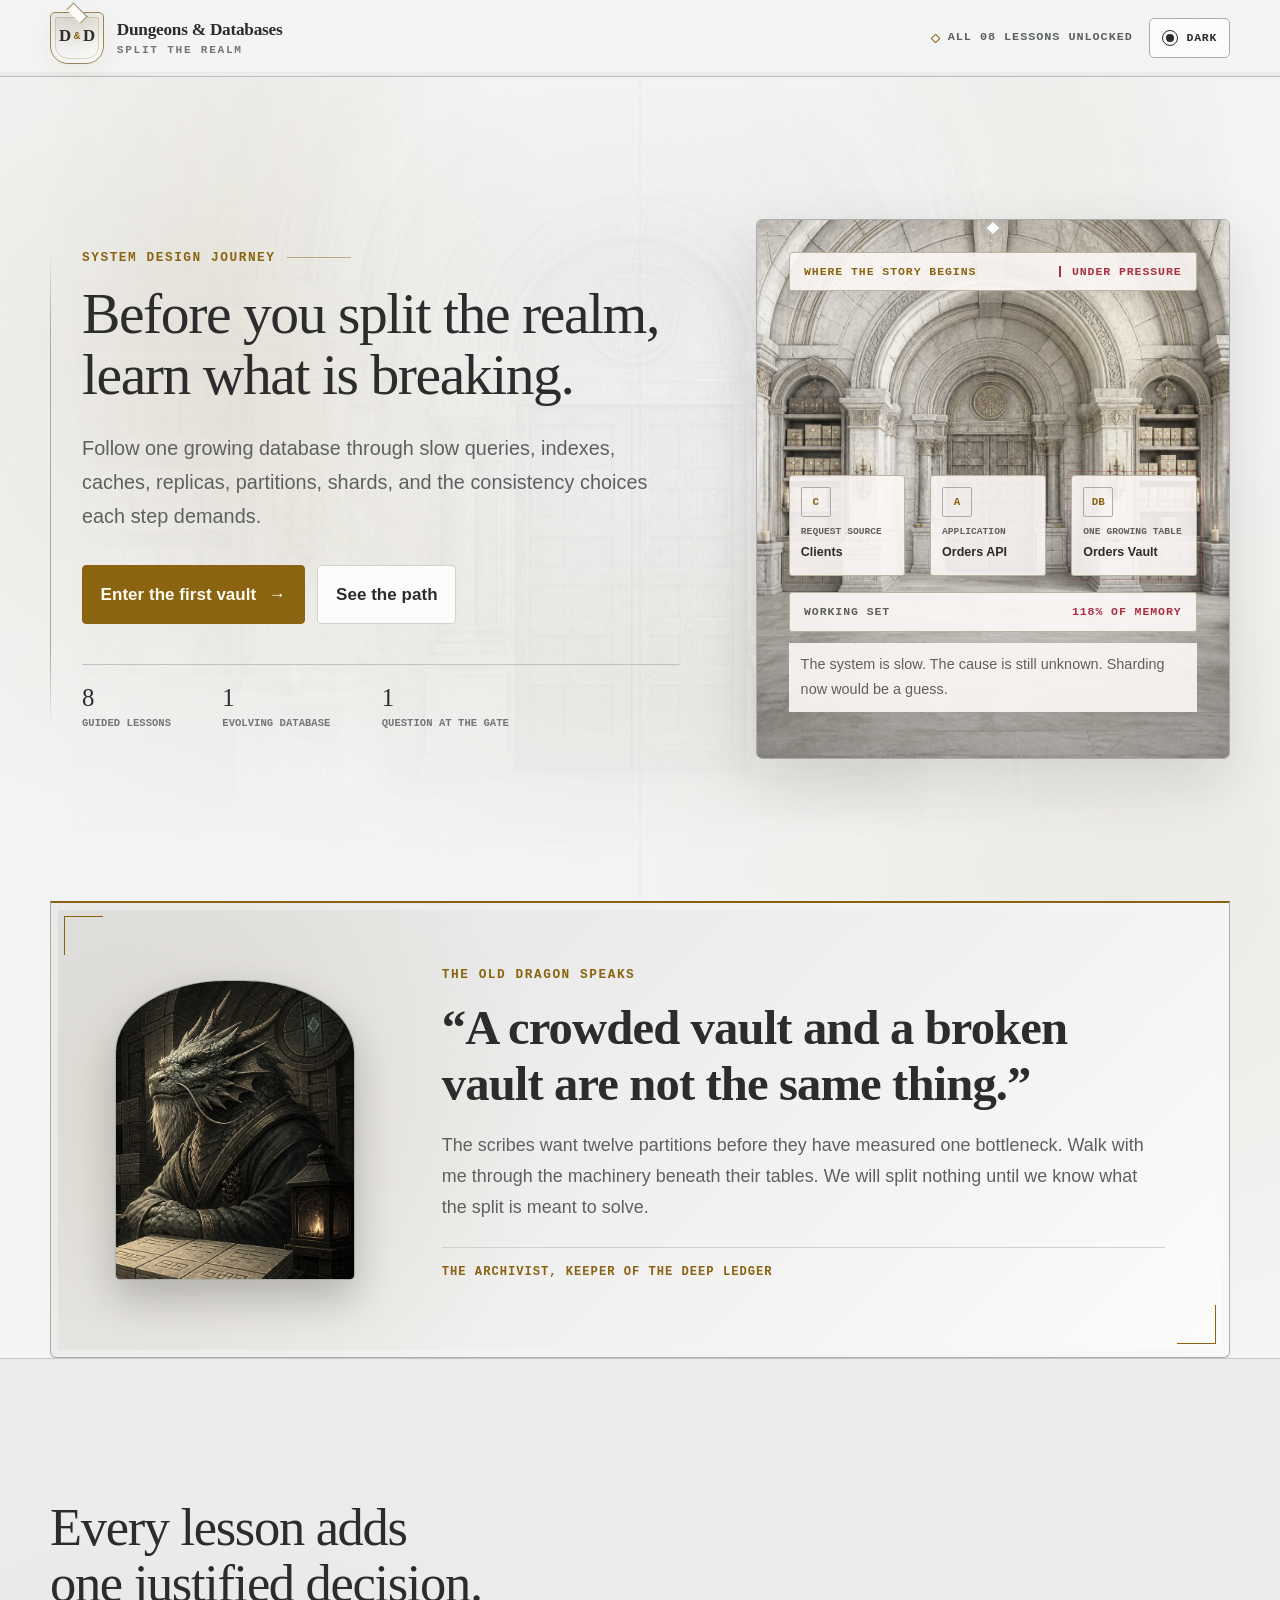
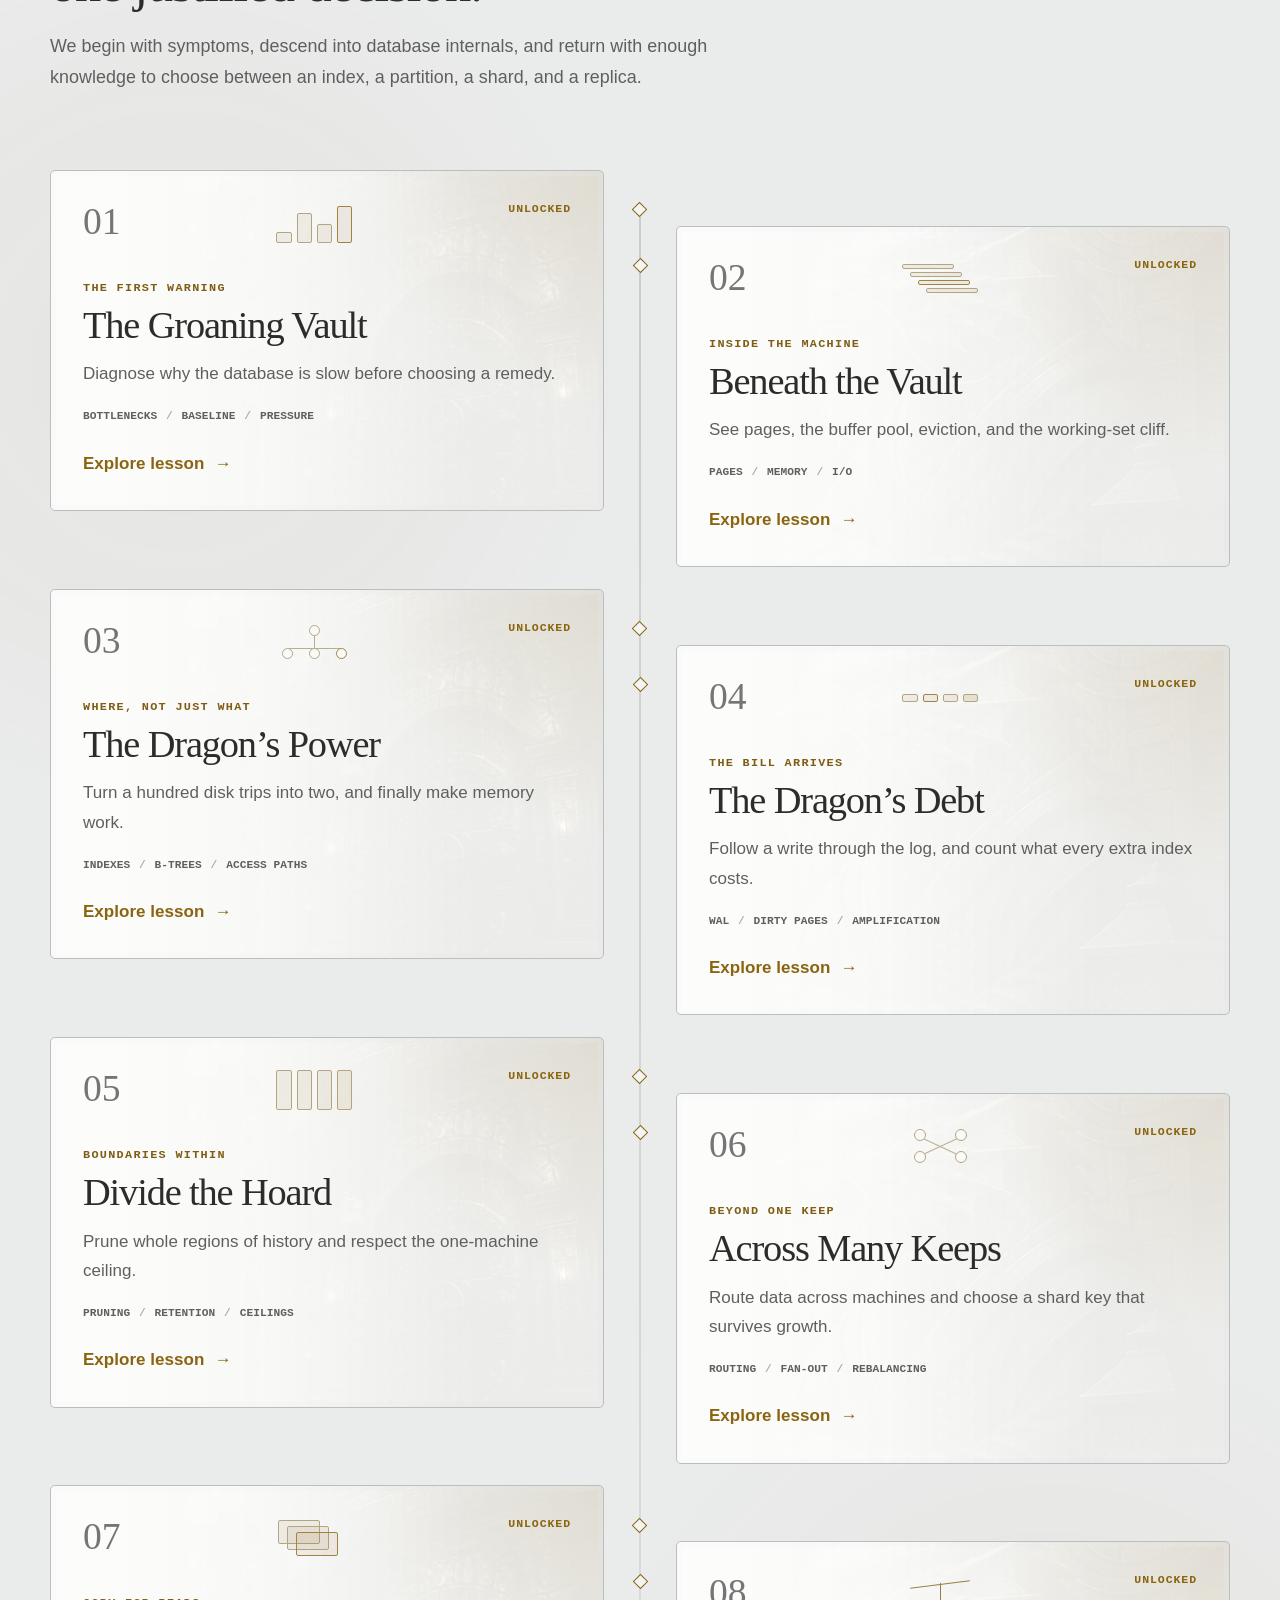
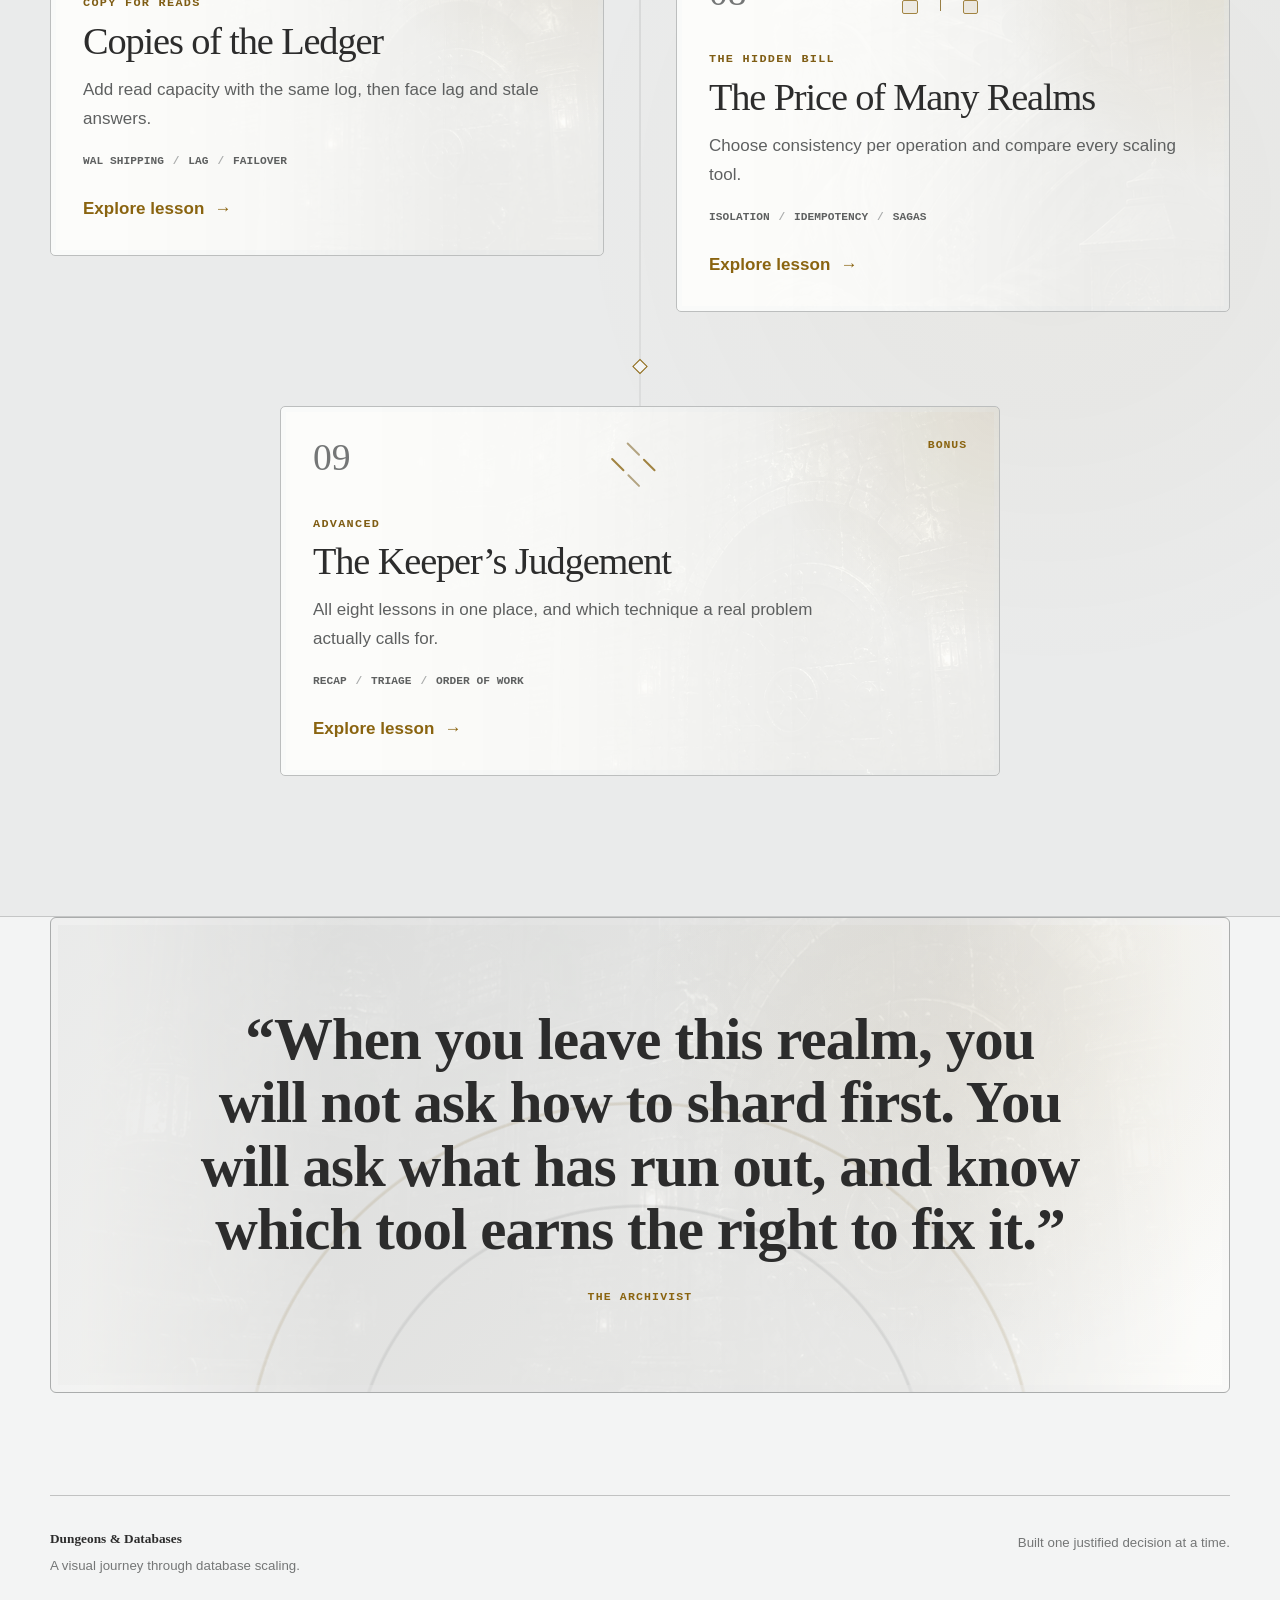
==== commit eb7e6d64: "Polish lesson typography and themed artwork" ====
--- a/index.html
+++ b/index.html
@@ -26,8 +26,8 @@
     />
     <meta name="twitter:image" content="https://shahbaaz12.github.io/dungeons-and-databases/public/og.png" />
     <title>Dungeons &amp; Databases · Split the Realm</title>
-    <link rel="stylesheet" href="./styles.css?v=20260823m" />
-    <script src="./site.js?v=20260823k" defer></script>
+    <link rel="stylesheet" href="./styles.css?v=20260823n" />
+    <script src="./site.js?v=20260823l" defer></script>
   </head>
   <body class="home-page">
     <a class="skip-link" href="#main-content">Skip to the journey</a>
@@ -77,7 +77,10 @@
         <div class="hero-stage" aria-label="The current database architecture">
           <div class="vault-art" aria-hidden="true">
             <img
-              src="./public/vault-archive.webp"
+              src="./public/vault-stage-dark.webp"
+              data-theme-image
+              data-dark-src="./public/vault-stage-dark.webp"
+              data-light-src="./public/vault-stage-light.webp"
               alt=""
               width="1122"
               height="1402"
--- a/styles.css
+++ b/styles.css
@@ -351,8 +351,8 @@
   background:
     linear-gradient(90deg, var(--bg) 0%, color-mix(in srgb, var(--bg) 72%, transparent) 31%, color-mix(in srgb, var(--bg) 48%, transparent) 62%, var(--bg) 100%),
     linear-gradient(0deg, var(--bg) 0%, transparent 24%, transparent 76%, var(--bg) 100%),
-    url('./public/vault-archive.webp') center 42% / cover no-repeat;
-  filter: grayscale(0.62) sepia(0.42) saturate(0.78) contrast(1.02) brightness(0.88);
+    url('./public/vault-stage-dark.webp') center 42% / cover no-repeat;
+  filter: grayscale(0.12) sepia(0.1) saturate(0.82) contrast(0.96) brightness(0.78);
   opacity: 0.31;
 }
 
@@ -368,9 +368,9 @@
   background:
     linear-gradient(90deg, var(--bg) 0%, color-mix(in srgb, var(--bg) 72%, transparent) 31%, color-mix(in srgb, var(--bg) 56%, transparent) 62%, var(--bg) 100%),
     linear-gradient(0deg, var(--bg) 0%, transparent 24%, transparent 76%, var(--bg) 100%),
-    url('./public/vault-archive.webp') center 42% / cover no-repeat;
-  filter: grayscale(0.72) sepia(0.28) saturate(0.62) contrast(0.74) brightness(1.28);
-  opacity: 0.22;
+    url('./public/vault-stage-light.webp') center 42% / cover no-repeat;
+  filter: grayscale(0.08) sepia(0.05) saturate(0.82) contrast(0.92) brightness(1.02);
+  opacity: 0.18;
 }
 
 .home-page .hero-copy {
@@ -574,8 +574,8 @@
 
 :root[data-theme='light'] .vault-art::after {
   background:
-    linear-gradient(to bottom, rgb(44 44 44 / 2%) 0%, rgb(44 44 44 / 5%) 40%, rgb(44 44 44 / 24%) 78%, rgb(44 44 44 / 54%) 100%),
-    linear-gradient(90deg, rgb(44 44 44 / 8%), transparent 48%, rgb(44 44 44 / 5%));
+    linear-gradient(to bottom, rgb(44 44 44 / 1%) 0%, rgb(44 44 44 / 3%) 42%, rgb(44 44 44 / 14%) 78%, rgb(44 44 44 / 30%) 100%),
+    linear-gradient(90deg, rgb(44 44 44 / 4%), transparent 48%, rgb(44 44 44 / 3%));
 }
 
 .vault-art img {
@@ -583,14 +583,14 @@
   height: 100%;
   object-fit: cover;
   object-position: 52% center;
-  filter: grayscale(0.48) sepia(0.44) saturate(0.82) contrast(1.02) brightness(1.08);
+  filter: grayscale(0.12) sepia(0.12) saturate(0.88) contrast(1.04) brightness(0.96);
   transform: scale(1.01);
   transform-origin: center;
   transition: opacity 320ms ease, transform 700ms cubic-bezier(0.16, 1, 0.3, 1), filter 420ms ease;
 }
 
 .hero-stage:hover .vault-art img {
-  filter: grayscale(0.4) sepia(0.4) saturate(0.88) contrast(1.04) brightness(1.12);
+  filter: grayscale(0.08) sepia(0.1) saturate(0.92) contrast(1.06) brightness(0.98);
   transform: scale(1.035);
 }
 
@@ -617,13 +617,13 @@
 }
 
 :root[data-theme='light'] .vault-art img {
-  opacity: 0.84;
-  filter: grayscale(0.38) sepia(0.2) saturate(0.82) contrast(1.12) brightness(0.88);
+  opacity: 0.94;
+  filter: grayscale(0.06) sepia(0.04) saturate(0.84) contrast(1.04) brightness(0.98);
 }
 
 :root[data-theme='light'] .hero-stage:hover .vault-art img {
-  opacity: 0.92;
-  filter: grayscale(0.32) sepia(0.18) saturate(0.88) contrast(1.16) brightness(0.9);
+  opacity: 1;
+  filter: grayscale(0.03) sepia(0.03) saturate(0.88) contrast(1.06) brightness(1);
 }
 
 .stage-heading,
@@ -815,7 +815,7 @@
 
 @keyframes vault-reveal-light {
   from { opacity: 0; transform: scale(1.07); }
-  to { opacity: 0.84; transform: scale(1.01); }
+  to { opacity: 0.94; transform: scale(1.01); }
 }
 
 @keyframes route-signal {
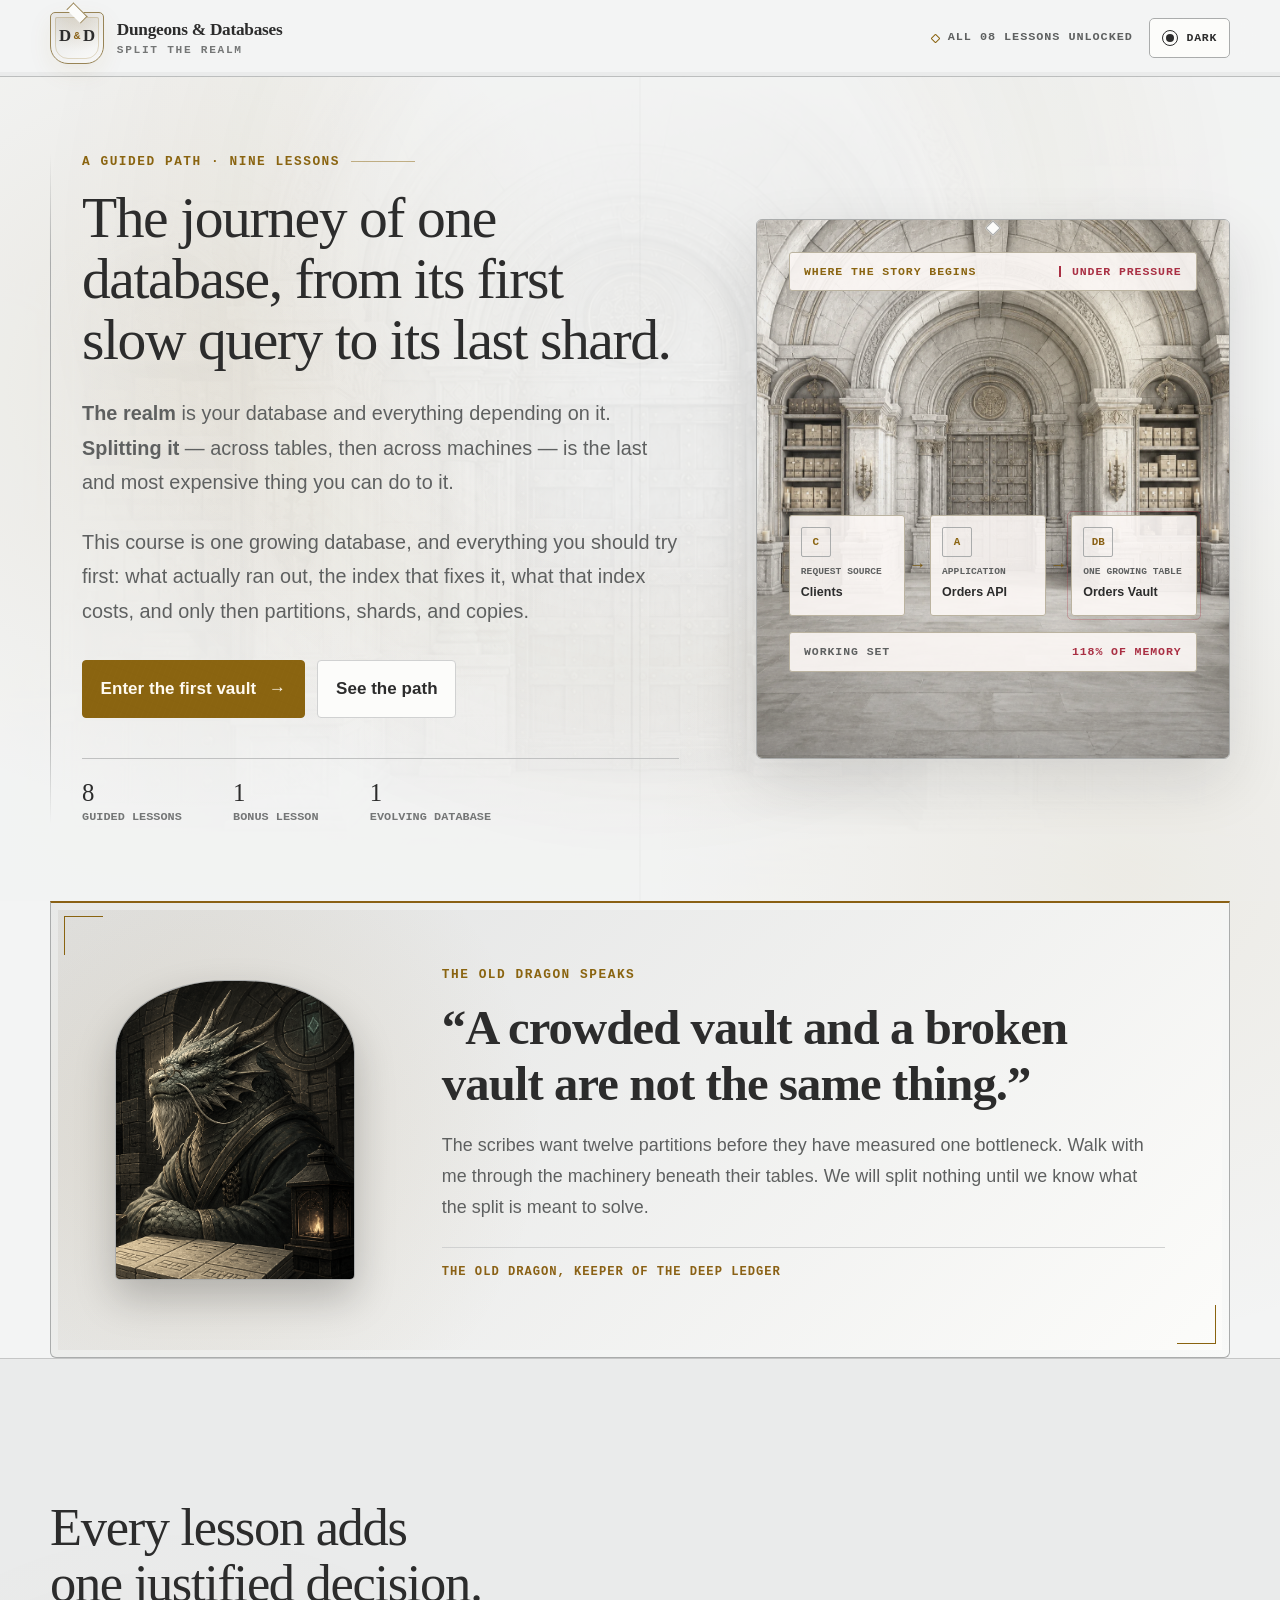
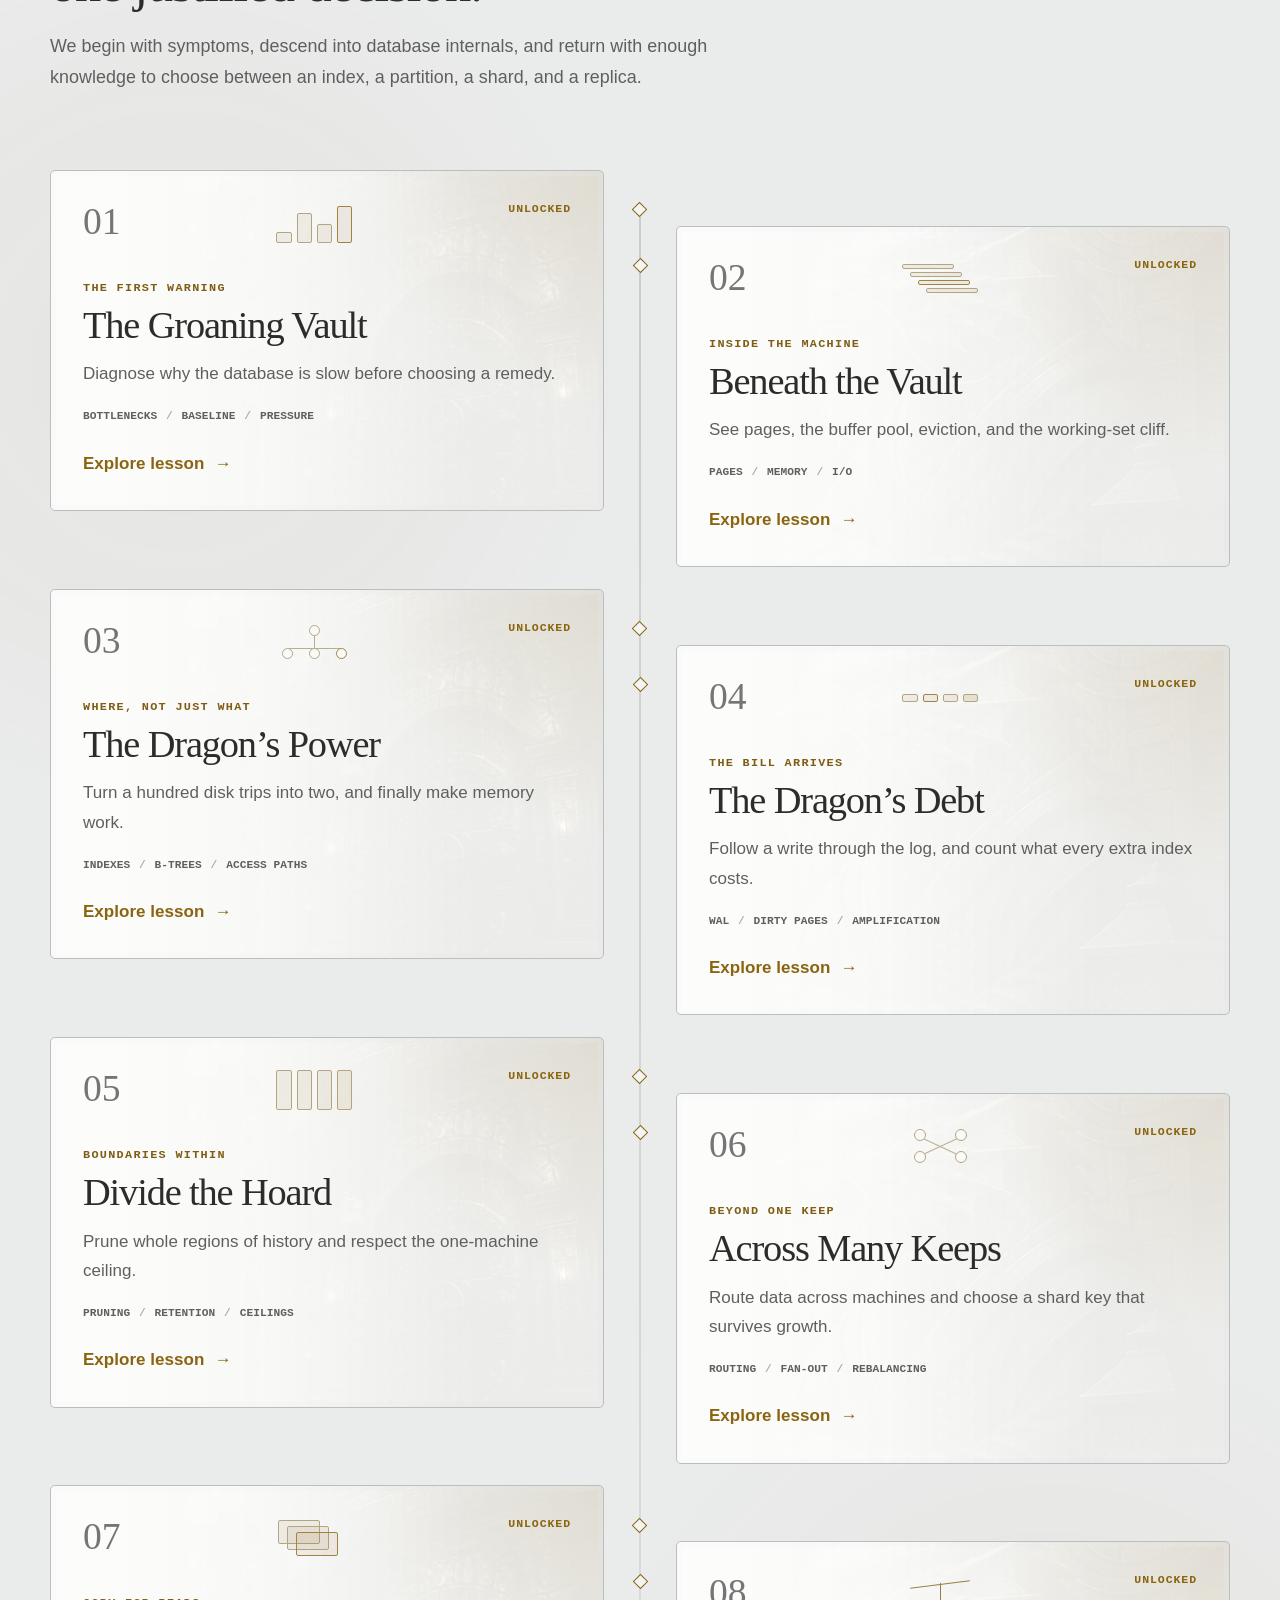
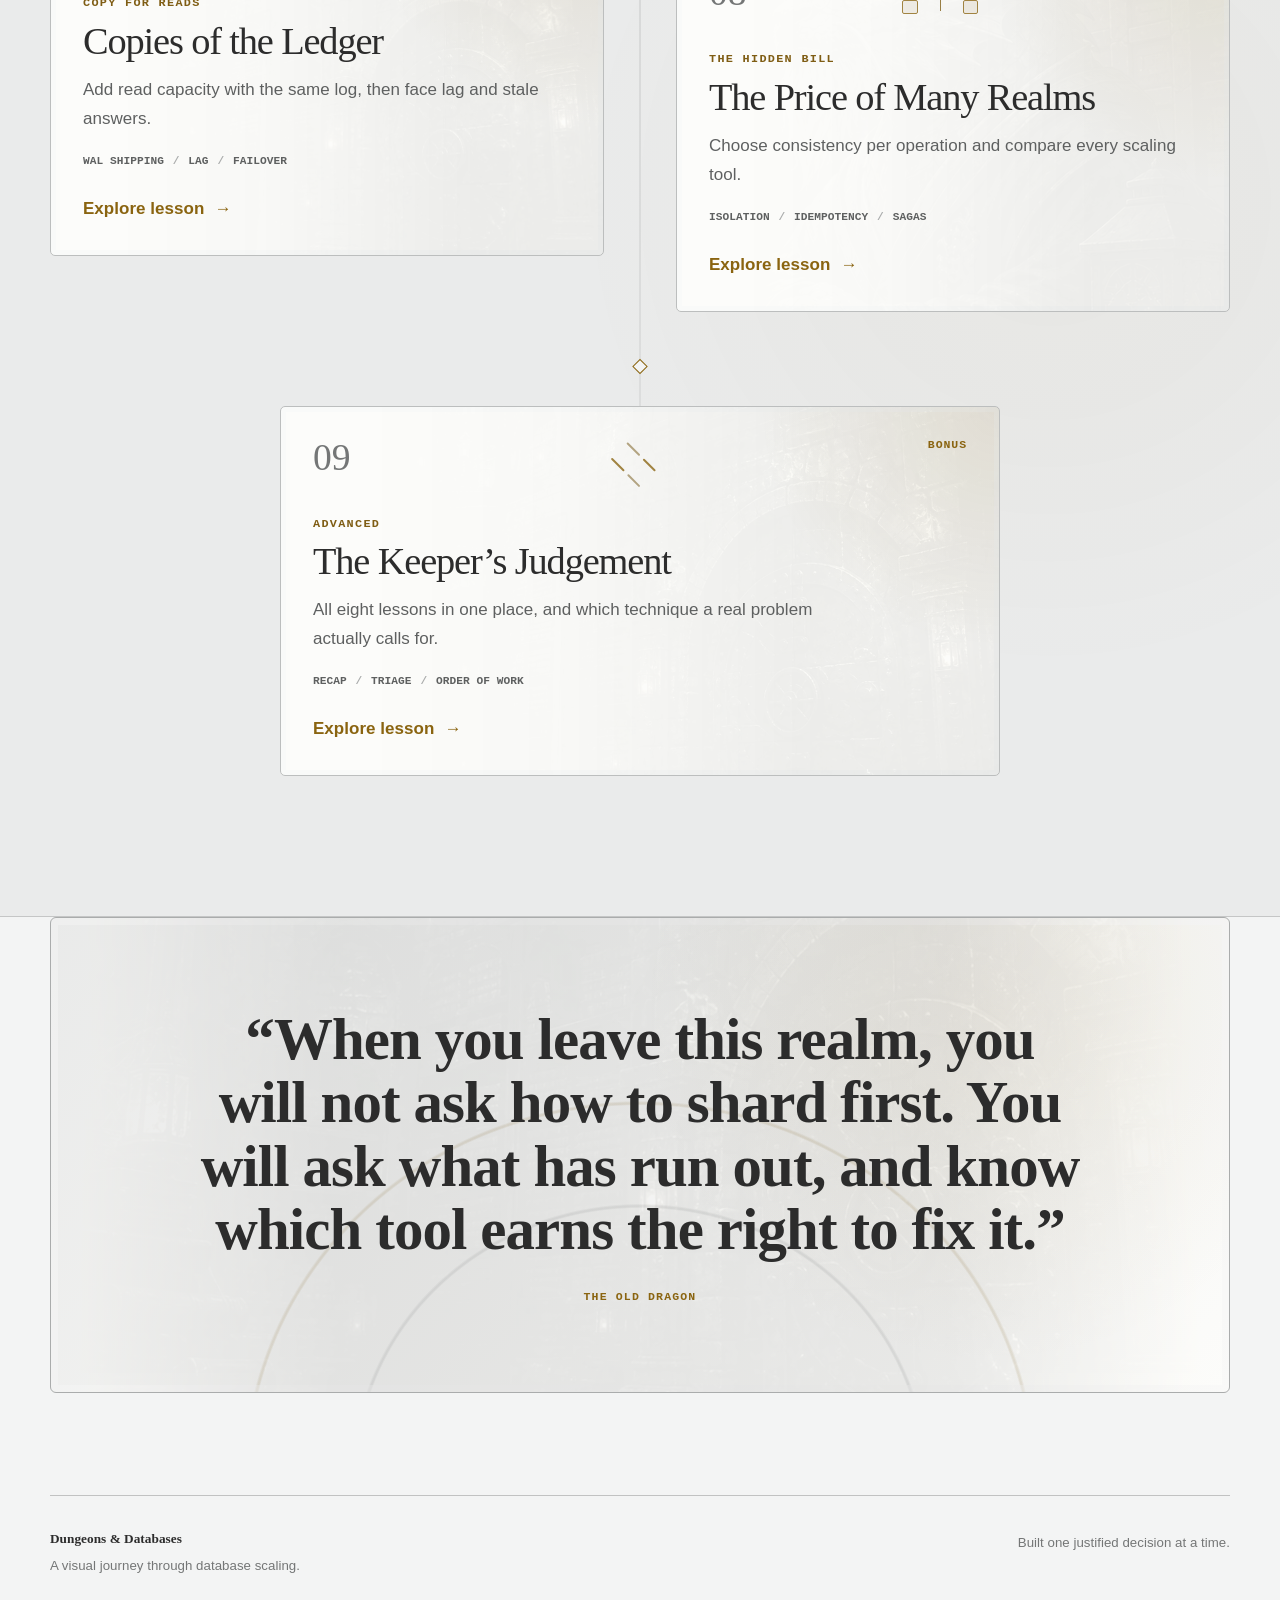
==== commit aca0c9b6: "Refine dragon counsel and lesson presentation" ====
--- a/index.html
+++ b/index.html
@@ -26,7 +26,7 @@
     />
     <meta name="twitter:image" content="https://shahbaaz12.github.io/dungeons-and-databases/public/og.png" />
     <title>Dungeons &amp; Databases · Split the Realm</title>
-    <link rel="stylesheet" href="./styles.css?v=20260823n" />
+    <link rel="stylesheet" href="./styles.css?v=20260824c" />
     <script src="./site.js?v=20260823l" defer></script>
   </head>
   <body class="home-page">
@@ -53,11 +53,16 @@
     <main id="main-content">
       <section class="hero section-shell">
         <div class="hero-copy">
-          <p class="eyebrow"><span>System design journey</span><span class="eyebrow-rule"></span></p>
-          <h1>Before you split the realm, learn what is breaking.</h1>
+          <p class="eyebrow"><span>A guided path &#183; nine lessons</span><span class="eyebrow-rule"></span></p>
+          <h1>The journey of one database, from its first slow query to its last shard.</h1>
           <p class="hero-lede">
-            Follow one growing database through slow queries, indexes, caches, replicas, partitions,
-            shards, and the consistency choices each step demands.
+            <strong>The realm</strong> is your database and everything depending on it.
+            <strong>Splitting it</strong> — across tables, then across machines — is the last and most
+            expensive thing you can do to it.
+          </p>
+          <p class="hero-lede">
+            This course is one growing database, and everything you should try first: what actually ran out,
+            the index that fixes it, what that index costs, and only then partitions, shards, and copies.
           </p>
 
           <div class="hero-actions">
@@ -69,8 +74,8 @@
 
           <dl class="journey-facts" aria-label="Course summary">
             <div><dt>8</dt><dd>guided lessons</dd></div>
+            <div><dt>1</dt><dd>bonus lesson</dd></div>
             <div><dt>1</dt><dd>evolving database</dd></div>
-            <div><dt>1</dt><dd>question at the gate</dd></div>
           </dl>
         </div>
 
@@ -117,9 +122,6 @@
             <strong>118% of memory</strong>
           </div>
 
-          <p class="stage-caption">
-            The system is slow. The cause is still unknown. Sharding now would be a guess.
-          </p>
         </div>
       </section>
 
@@ -129,22 +131,20 @@
           <i></i>
         </div>
         <div class="dragon-message">
-          <p class="eyebrow">The old dragon speaks</p>
+          <p class="eyebrow">The Old Dragon speaks</p>
           <h2 id="dragon-title">“A crowded vault and a broken vault are not the same thing.”</h2>
           <p>
             The scribes want twelve partitions before they have measured one bottleneck. Walk with me
             through the machinery beneath their tables. We will split nothing until we know what the split
             is meant to solve.
           </p>
-          <p class="dragon-signature">The Archivist, keeper of the deep ledger</p>
+          <p class="dragon-signature">The Old Dragon, keeper of the deep ledger</p>
         </div>
       </section>
 
       <section class="journey section-shell" id="journey" aria-labelledby="journey-title">
         <div class="section-heading">
-          <div>
-            <h2 id="journey-title">Every lesson adds one justified decision.</h2>
-          </div>
+          <h2 id="journey-title">Every lesson adds one justified decision.</h2>
           <p>
             We begin with symptoms, descend into database internals, and return with enough knowledge to
             choose between an index, a partition, a shard, and a replica.
@@ -268,7 +268,7 @@
           “When you leave this realm, you will not ask how to shard first. You will ask what has run out, and
           know which tool earns the right to fix it.”
         </blockquote>
-        <span>The Archivist</span>
+        <span>The Old Dragon</span>
       </section>
     </main>
 
--- a/styles.css
+++ b/styles.css
@@ -421,7 +421,7 @@
 h1 {
   max-width: 760px;
   margin: 0;
-  font-size: clamp(3.1rem, 4.5vw, 4.55rem);
+  font-size: clamp(2.6rem, 4.5vw, 4.55rem);
   font-weight: 500;
   line-height: 1.06;
 }
@@ -486,7 +486,7 @@
 
 .journey-facts div { display: grid; }
 .journey-facts dt { color: var(--text); font: 500 1.55rem/1 var(--serif); }
-.journey-facts dd { margin: 0.4rem 0 0; color: var(--faint); font: 700 0.66rem/1 var(--mono); text-transform: uppercase; }
+.journey-facts dd { margin: 0.4rem 0 0; color: var(--faint); font: 700 0.74rem/1 var(--mono); text-transform: uppercase; }
 
 .hero-stage {
   position: relative;
@@ -659,7 +659,7 @@
   grid-template-columns: minmax(0, 1fr) auto minmax(0, 1fr) auto minmax(0, 1.08fr);
   gap: 0.45rem;
   align-items: center;
-  margin: clamp(9.5rem, 22vh, 11.5rem) 0 1rem;
+  margin: clamp(12rem, 28vh, 14rem) 0 1rem;
 }
 
 .map-node {
@@ -715,12 +715,10 @@
   color: var(--stage-muted);
 }
 .pressure-readout strong { color: var(--danger); white-space: nowrap; }
-.stage-caption { margin: 0.65rem 0 0; padding: 0.6rem 0.75rem; background: rgb(44 44 44 / 74%); color: var(--stage-muted); font-size: 0.9rem; text-wrap: pretty; }
 
 :root[data-theme='light'] .stage-heading,
 :root[data-theme='light'] .pressure-readout,
-:root[data-theme='light'] .map-node,
-:root[data-theme='light'] .stage-caption {
+:root[data-theme='light'] .map-node {
   border-color: color-mix(in srgb, var(--jade) 26%, var(--line));
   background: rgb(252 248 245 / 90%);
   box-shadow: 0 10px 24px rgb(36 36 36 / 8%);
@@ -1223,7 +1221,7 @@
   .brand-copy small, .unlock-badge { display: none; }
   .hero { padding-block: 3rem 4.5rem; }
   .home-page .hero-copy { padding-left: 1rem; }
-  h1 { font-size: clamp(3rem, 14vw, 4.35rem); }
+  h1 { font-size: clamp(2.4rem, 11vw, 4.35rem); }
   .journey-facts { justify-content: space-between; gap: 0.7rem; }
   .journey-facts dd { font-size: 0.66rem; }
   .hero-actions { display: grid; }
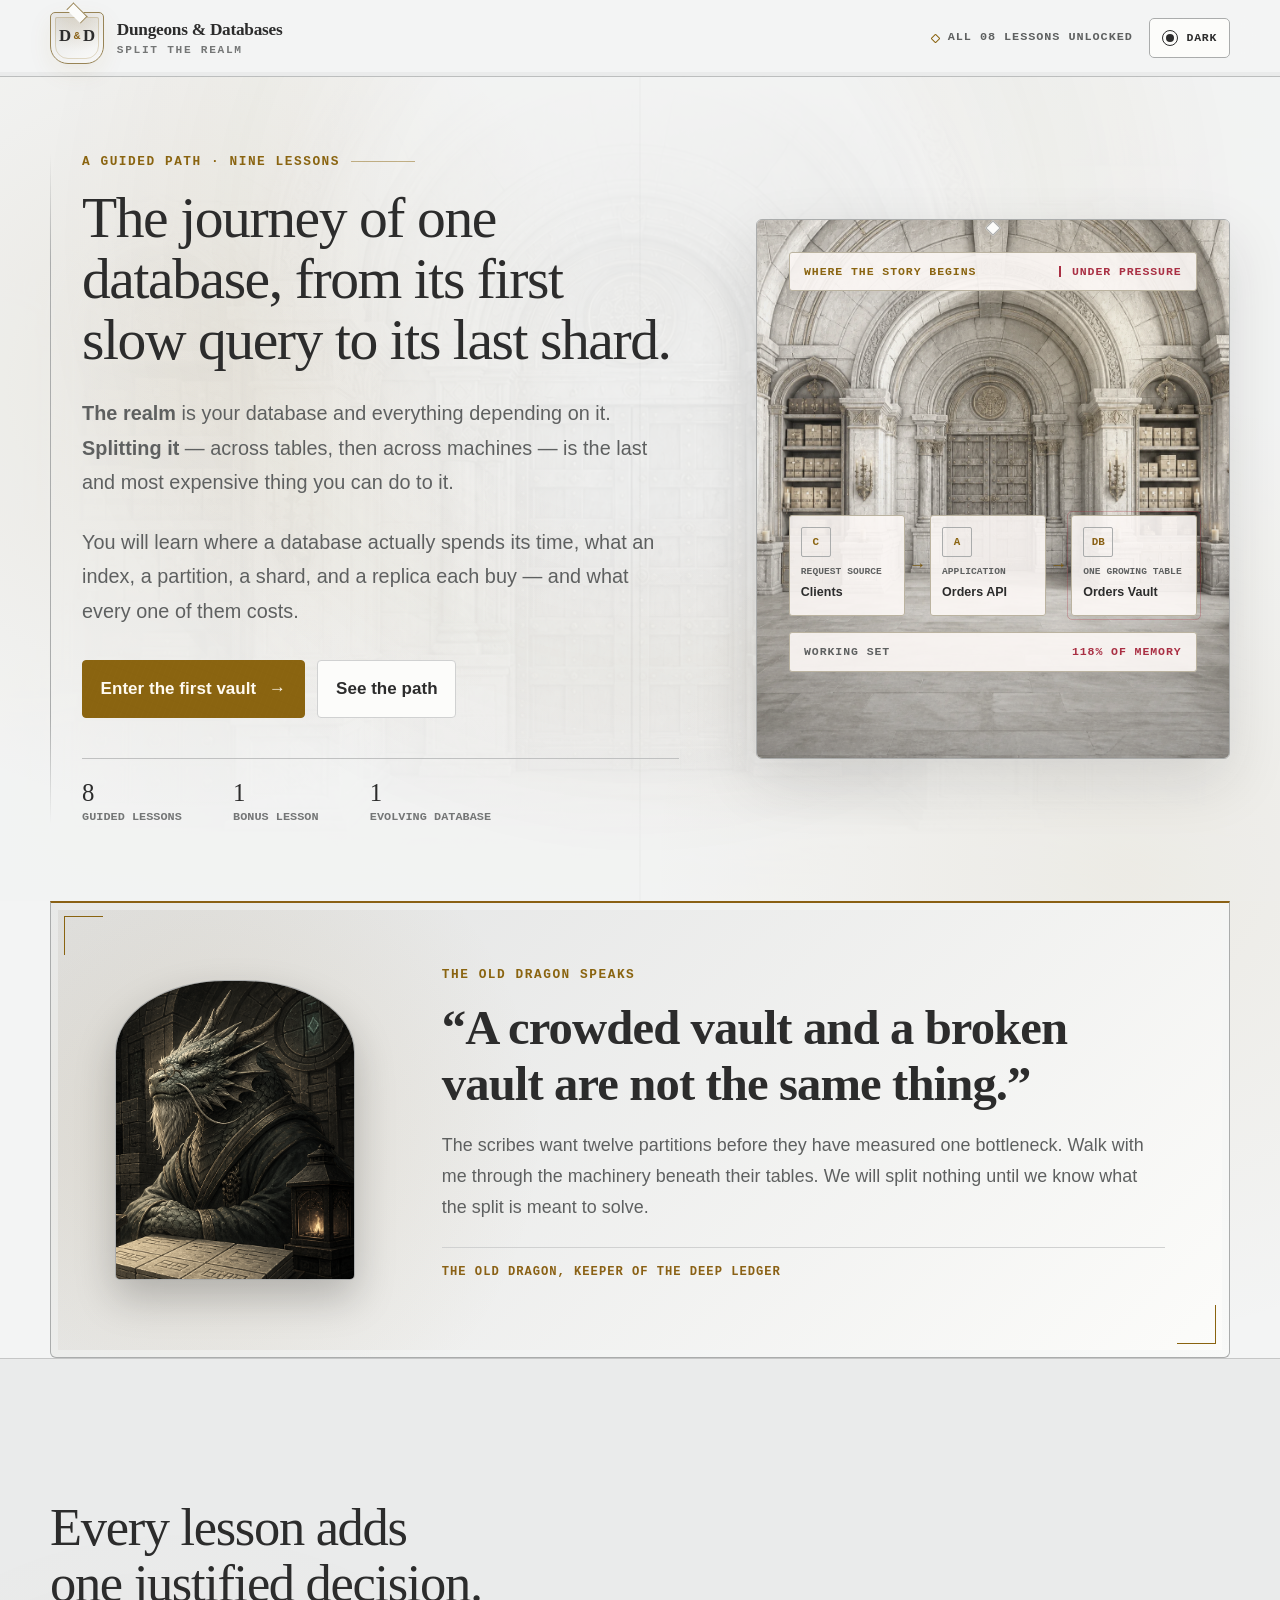
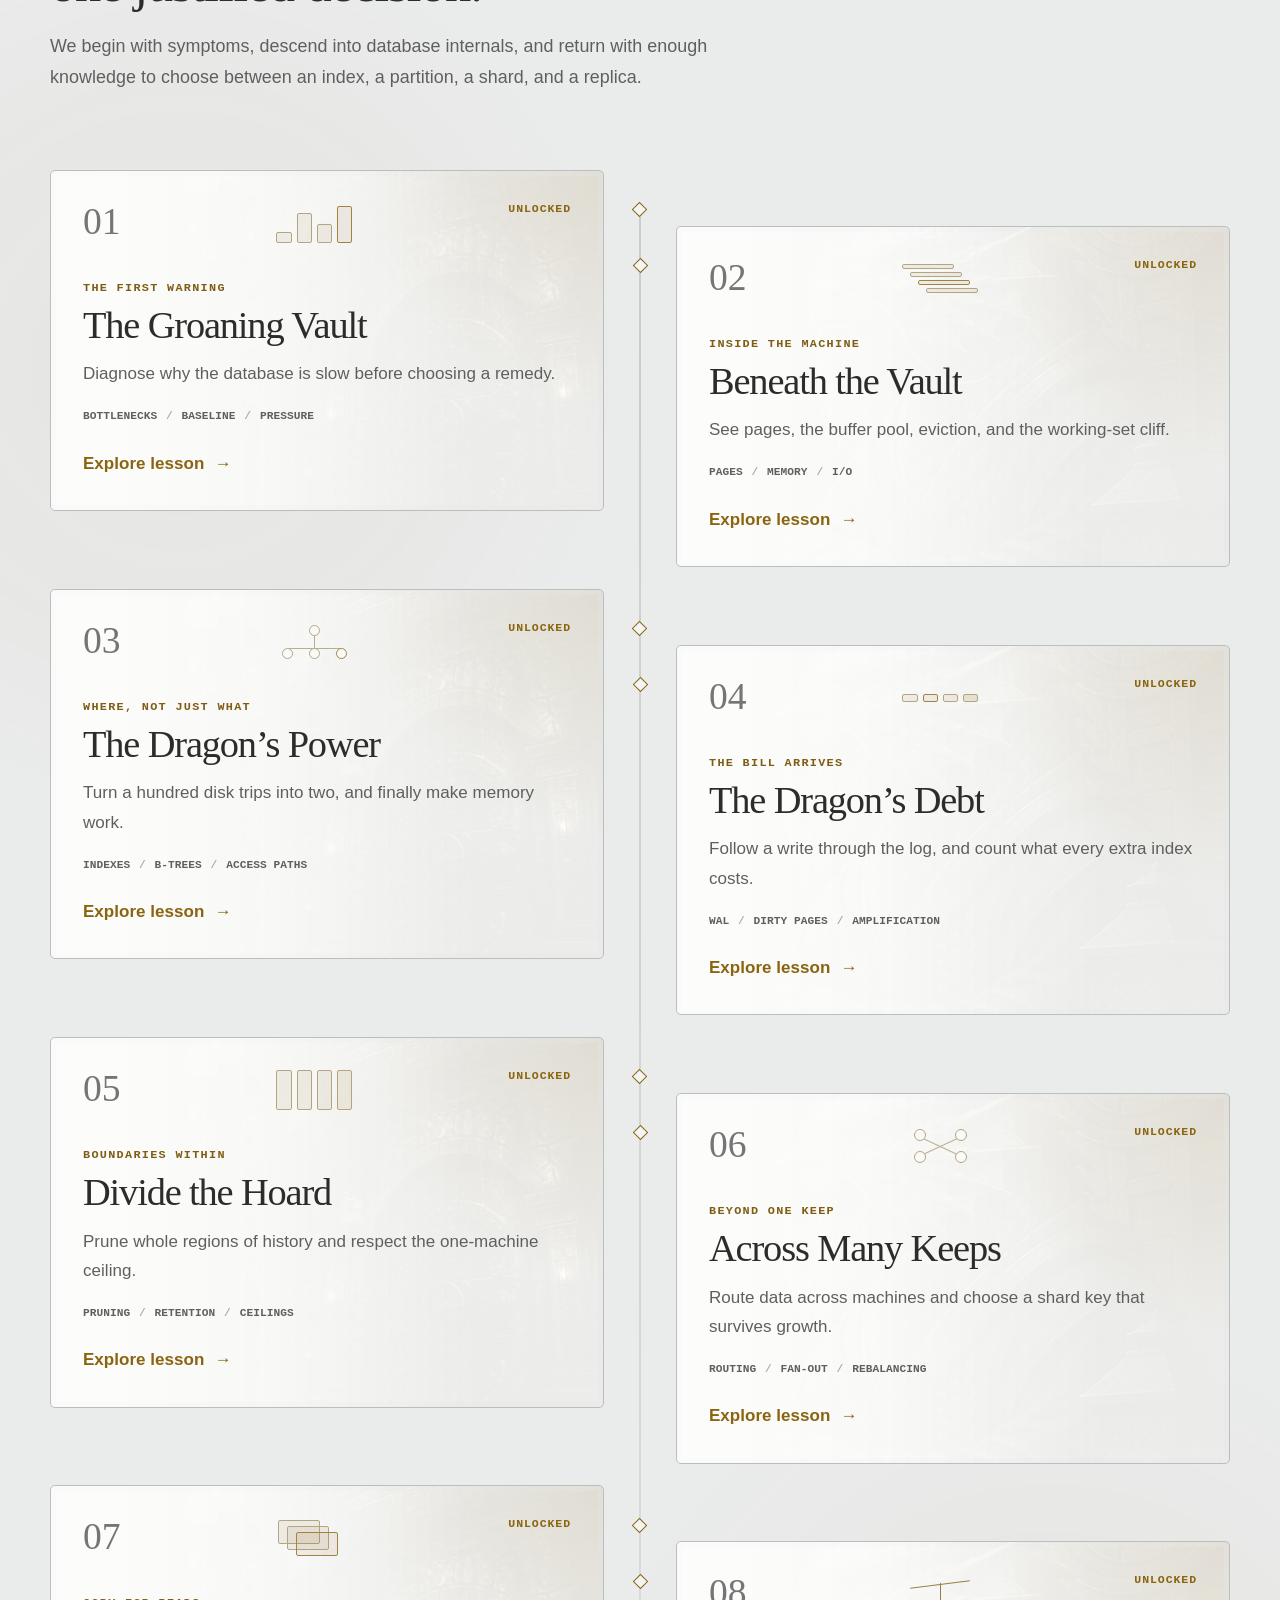
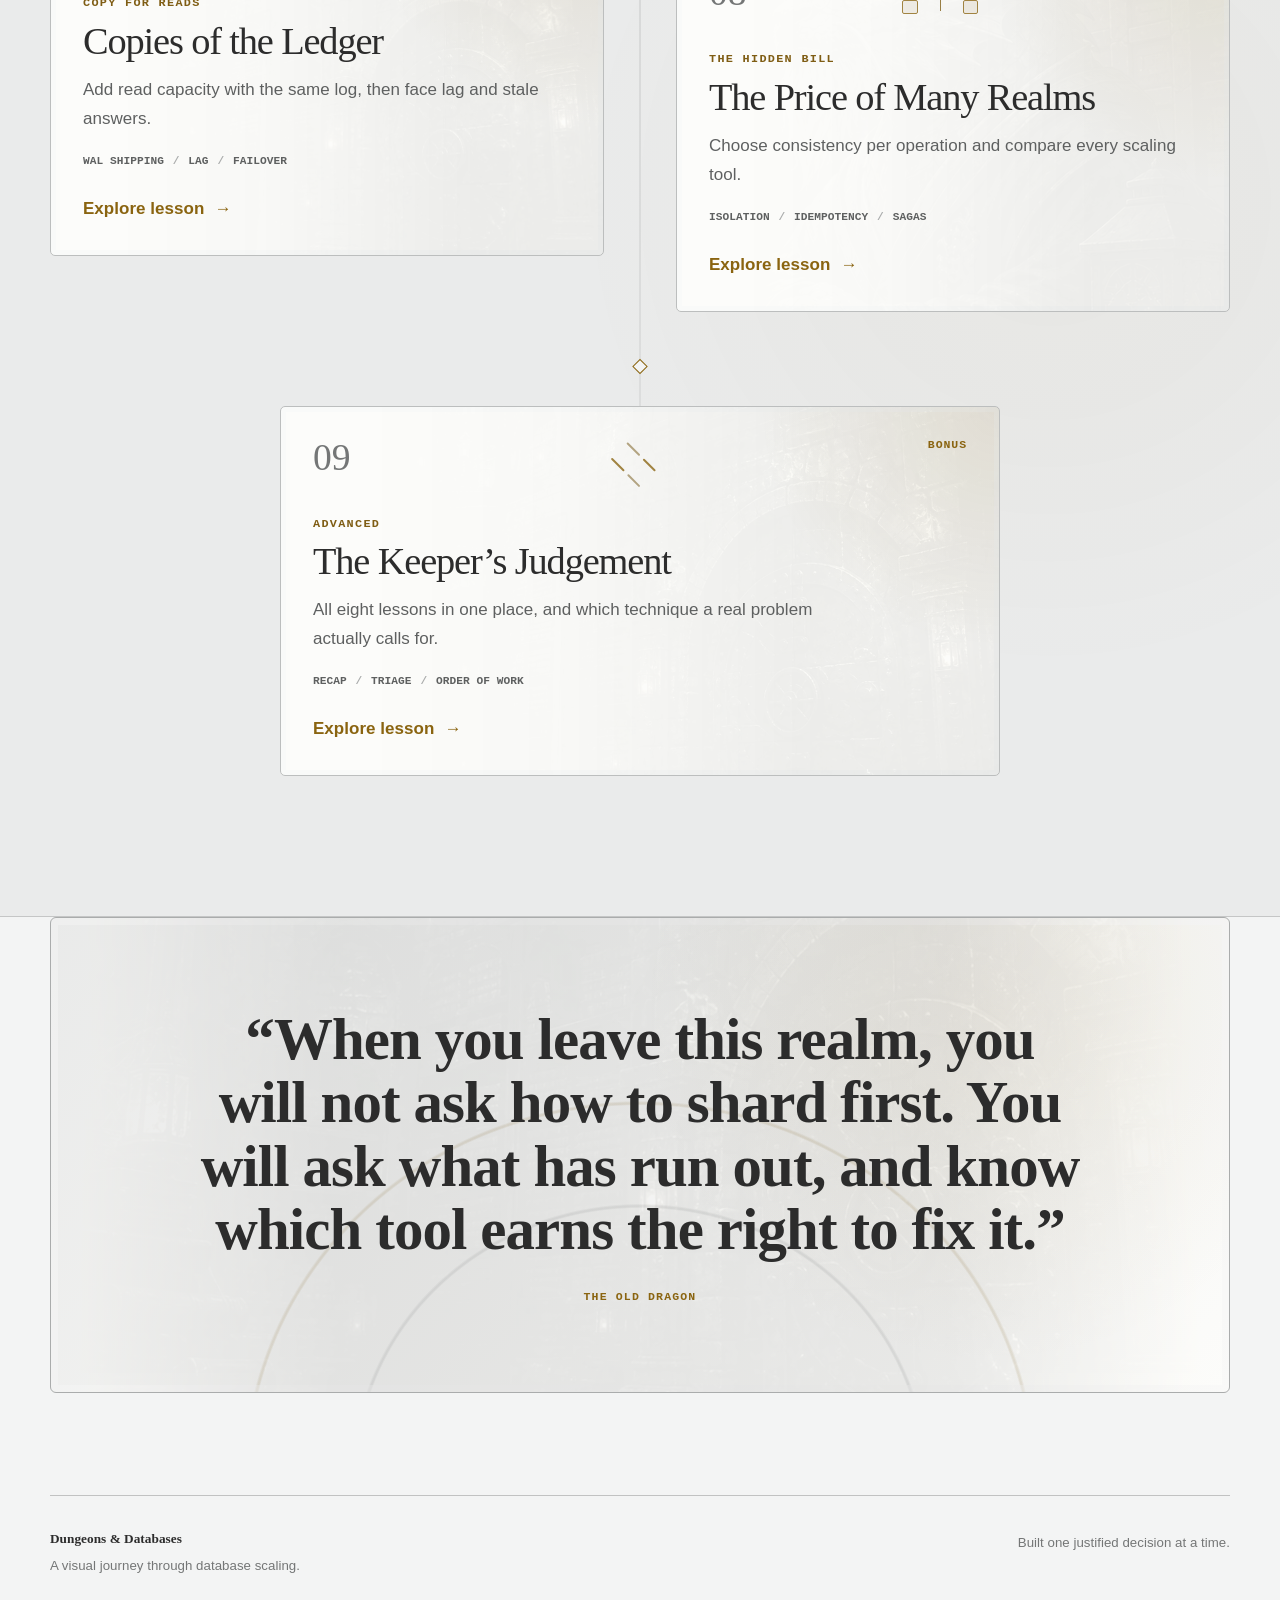
==== commit 1442cb60: "Clarify the homepage course promise" ====
--- a/index.html
+++ b/index.html
@@ -61,8 +61,8 @@
             expensive thing you can do to it.
           </p>
           <p class="hero-lede">
-            This course is one growing database, and everything you should try first: what actually ran out,
-            the index that fixes it, what that index costs, and only then partitions, shards, and copies.
+            You will learn where a database actually spends its time, what an index, a partition, a shard,
+            and a replica each buy — and what every one of them costs.
           </p>
 
           <div class="hero-actions">
